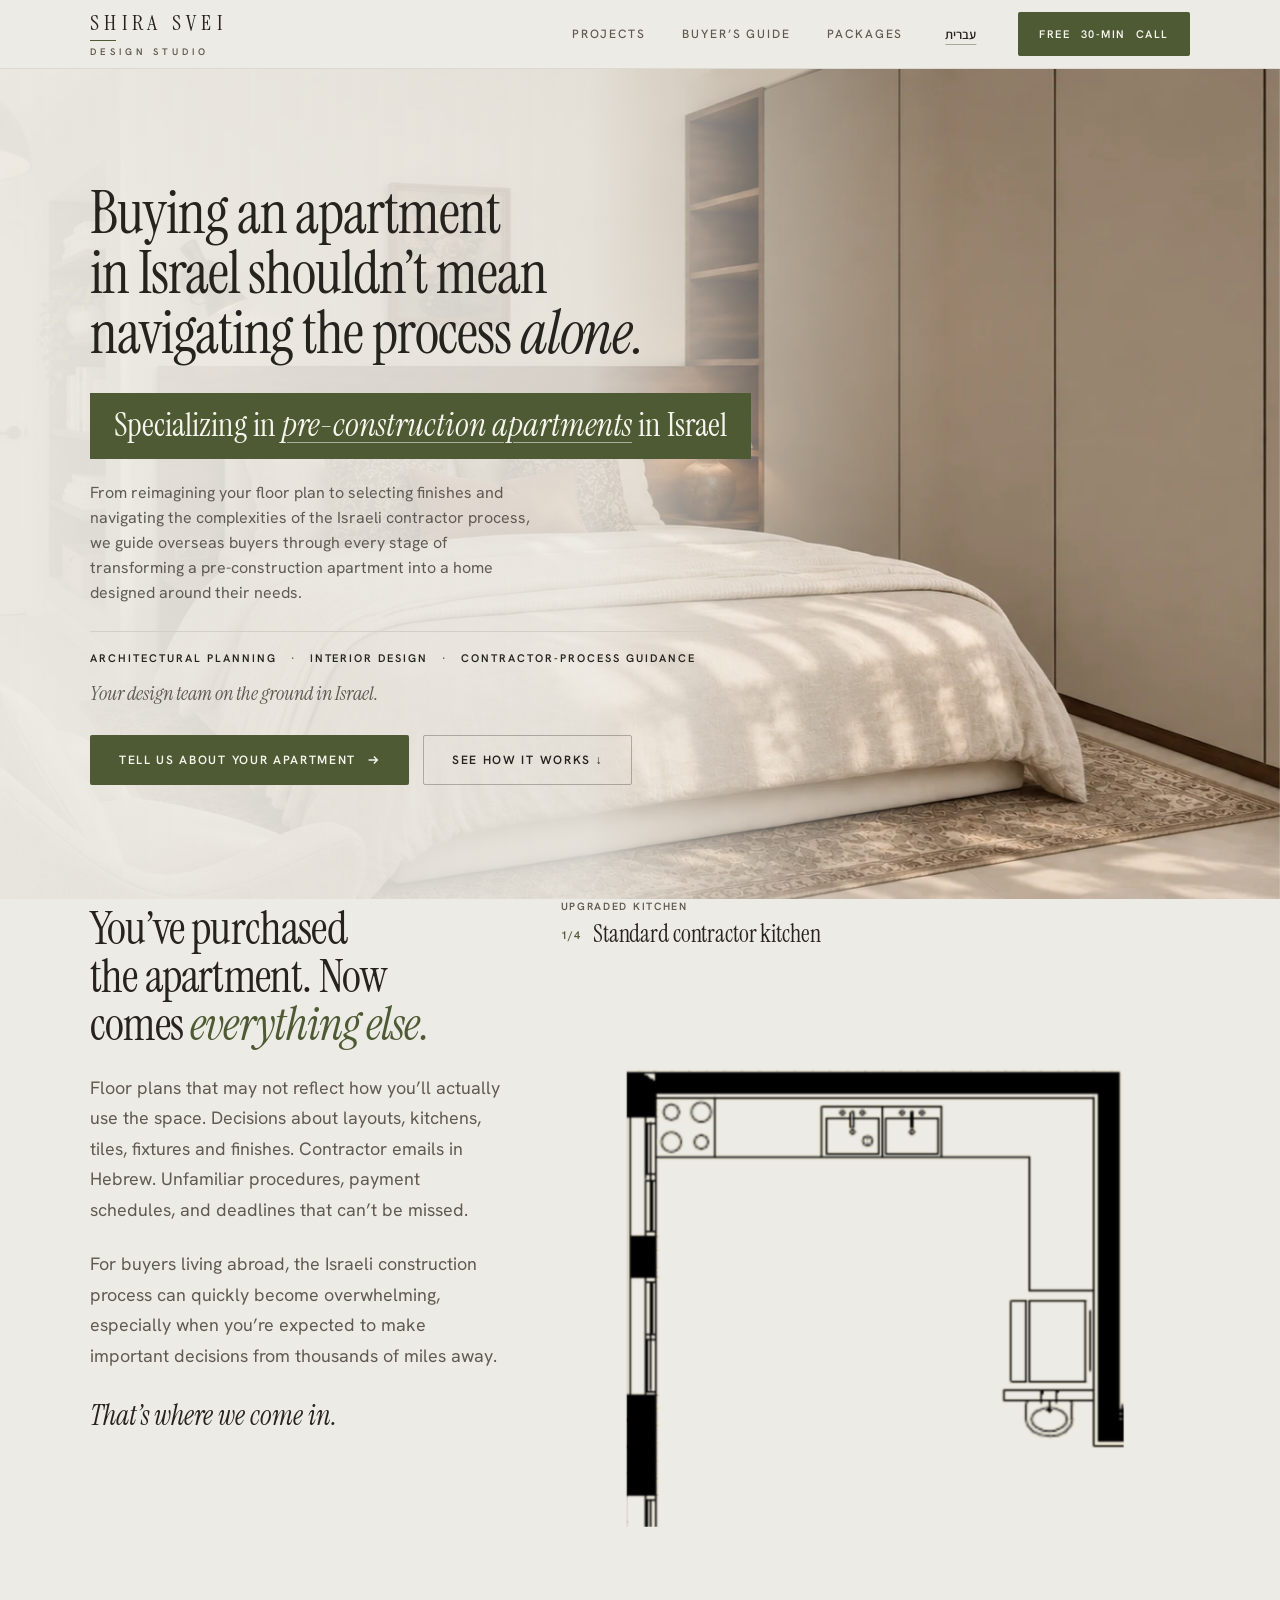
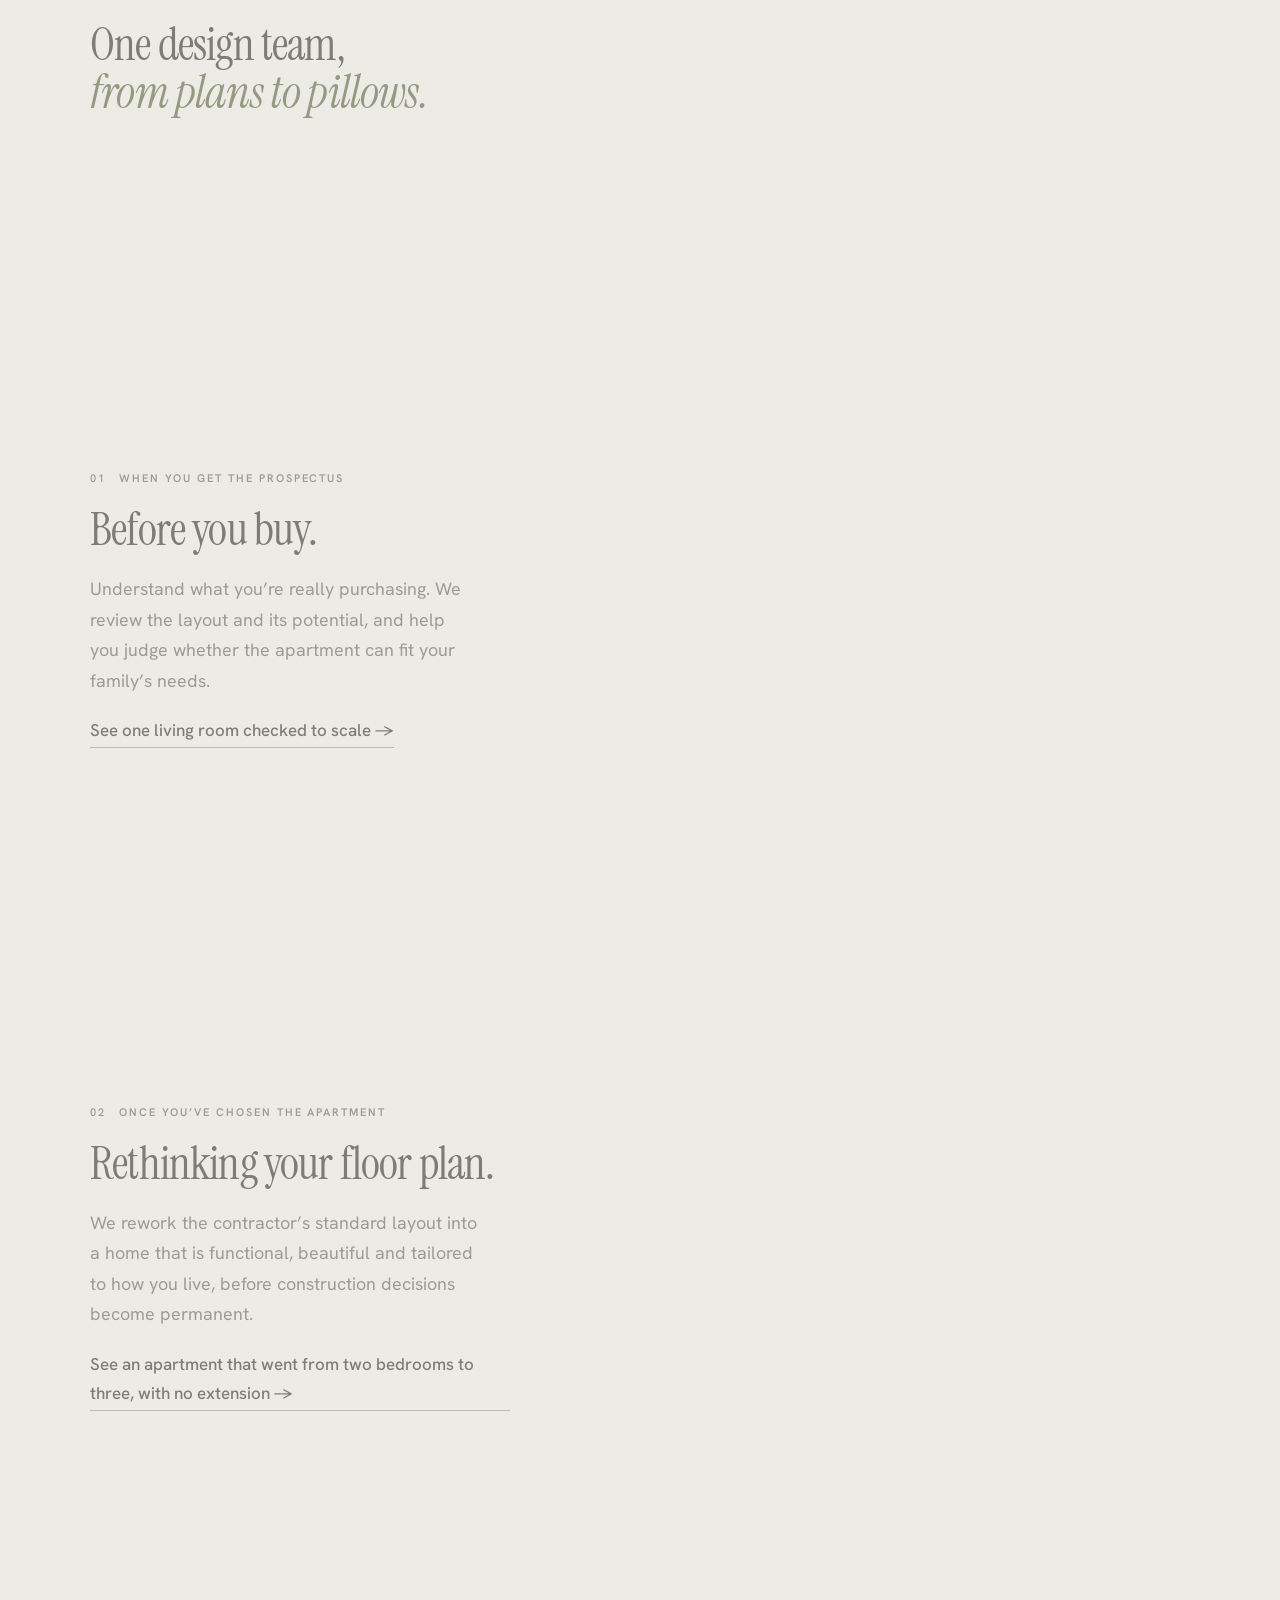
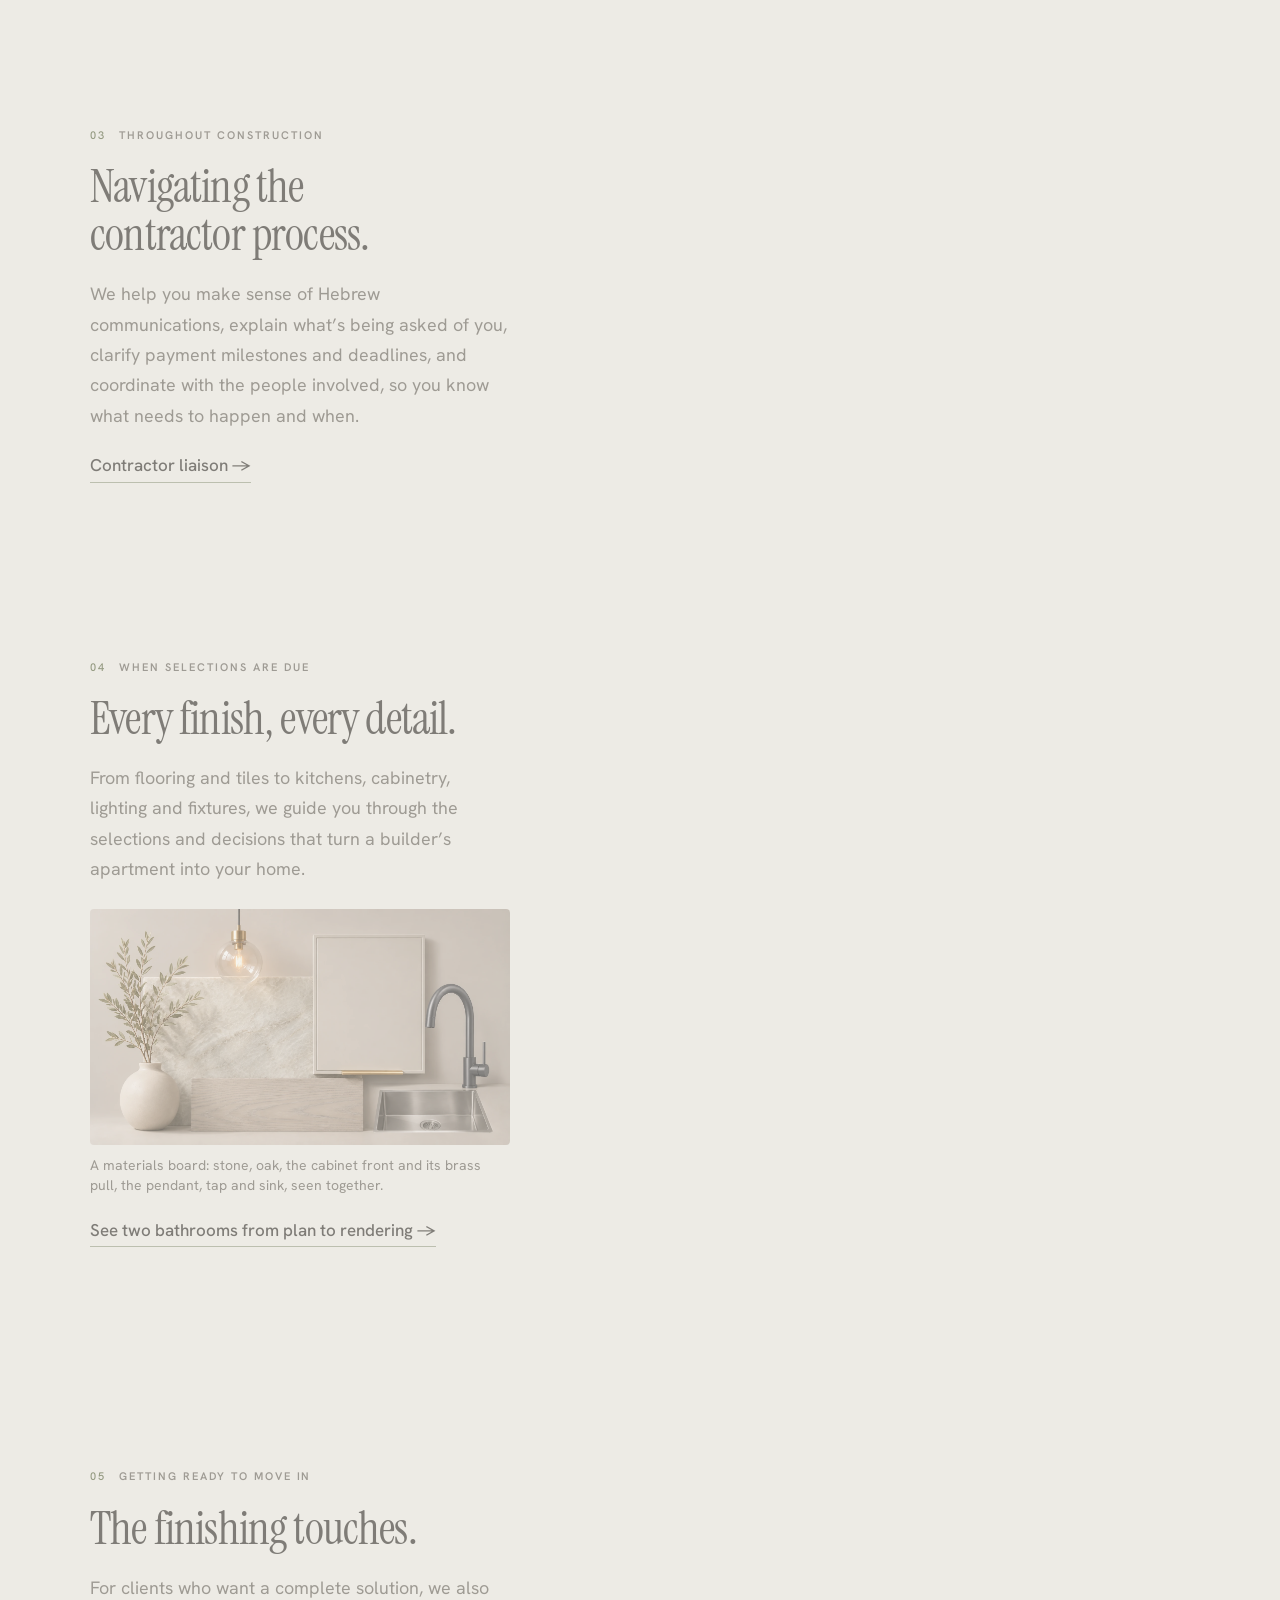
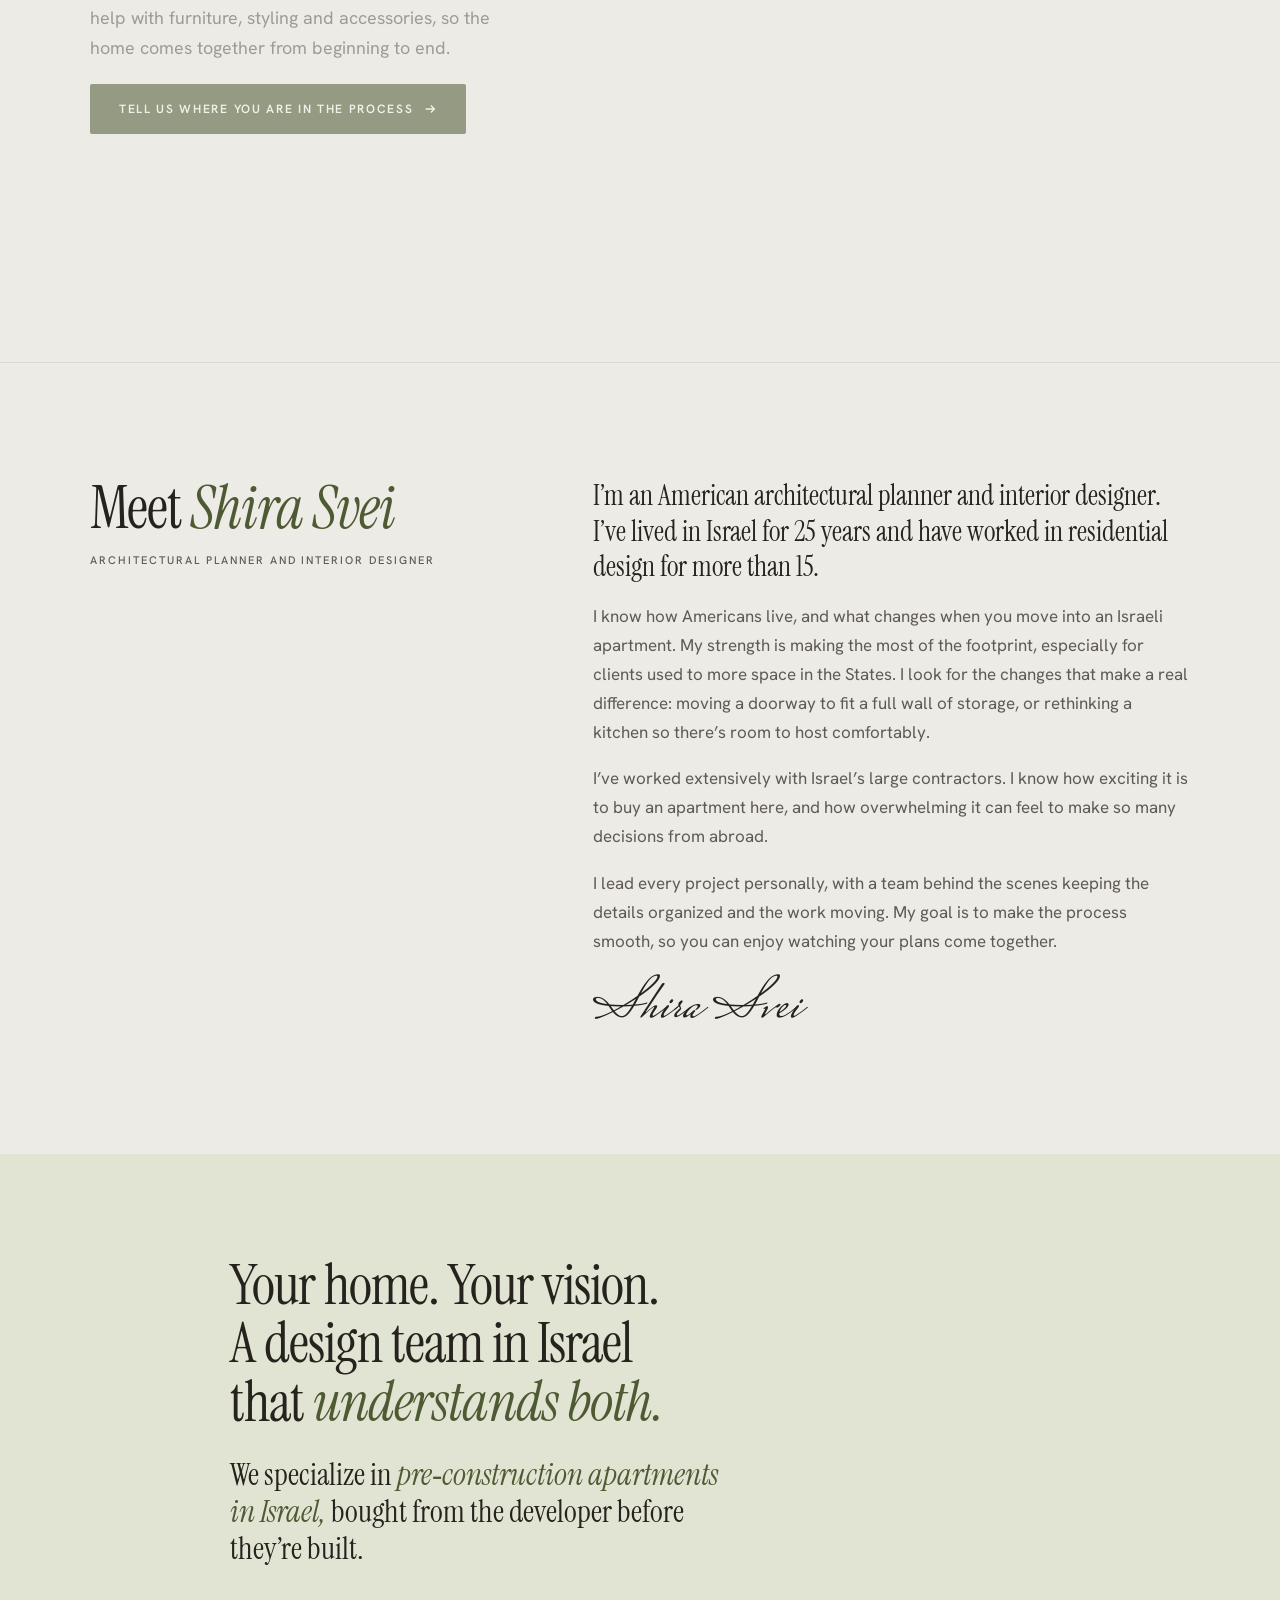
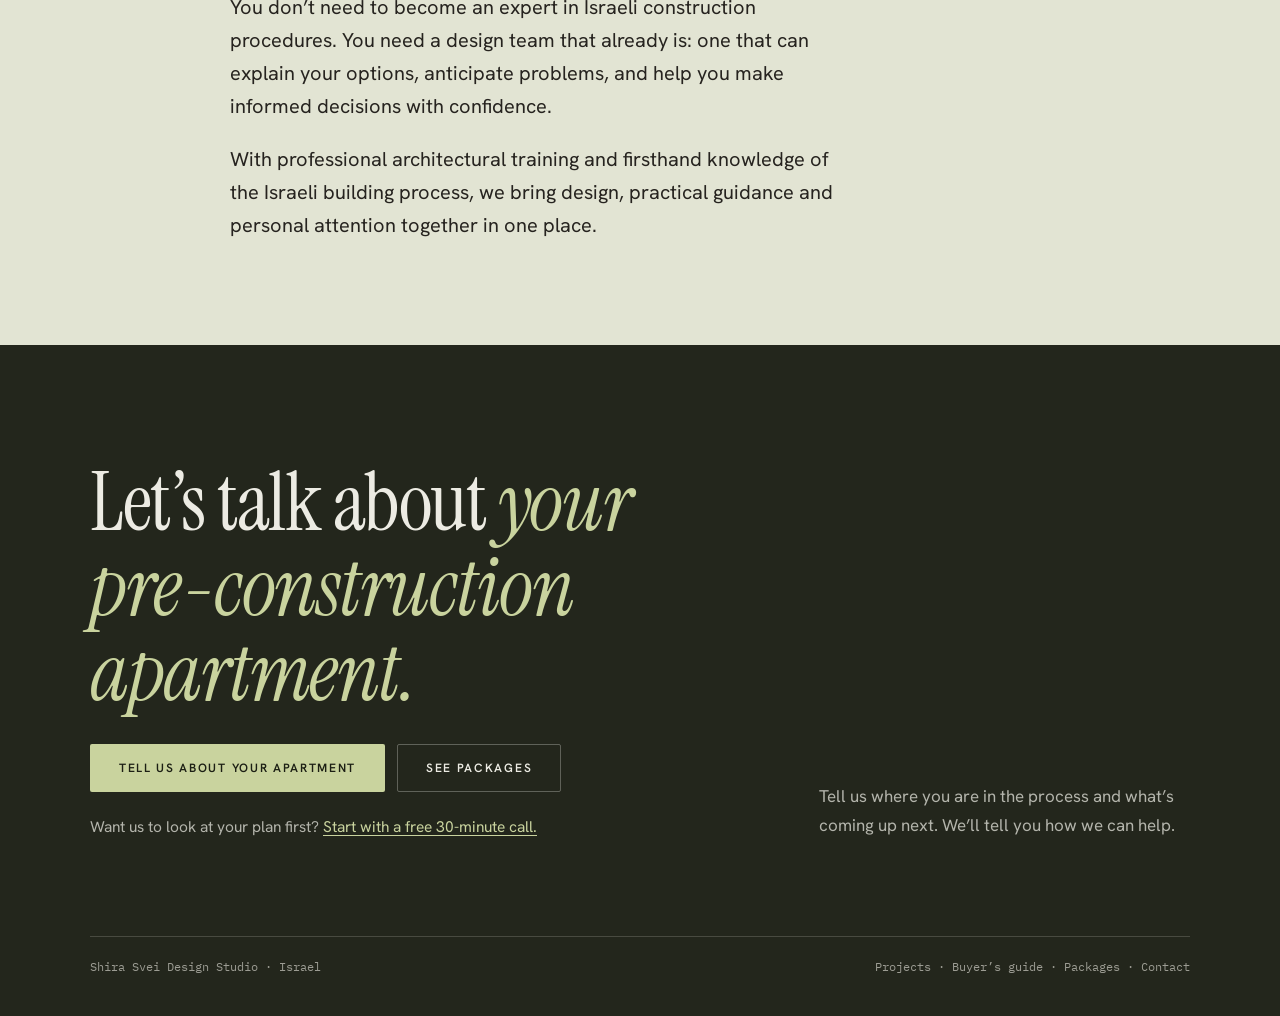
==== index.html @ 16f2196d "Free intro call is now 30 minutes Co-Authored-By: Claude Opus 5.5 <noreply@anthropic.com>" ====
<!doctype html>
<html lang="en">
<meta charset="utf-8">
<meta name="viewport" content="width=device-width, initial-scale=1, viewport-fit=cover">
<title>Shira Svei Design Studio</title>
<link rel="preconnect" href="https://fonts.googleapis.com">
<link rel="preconnect" href="https://fonts.gstatic.com" crossorigin>
<link rel="stylesheet" href="https://fonts.googleapis.com/css2?family=Instrument+Serif:ital@0;1&family=Hanken+Grotesk:wght@400;500;600&family=IBM+Plex+Mono:wght@400;500&family=Frank+Ruhl+Libre:wght@400;500&family=Assistant:wght@400;500;600&display=swap">
<link rel="stylesheet" href="https://fonts.googleapis.com/css2?family=Mrs+Saint+Delafield&text=Shira%20Svei&display=swap">
<link rel="icon" href="img/favicon.svg" type="image/svg+xml">
<script src="i18n.js"></script>
<script src="menu.js" defer></script>
<link rel="stylesheet" href="styles.css">

<header class="top">
  <div class="wrap">
    <a class="brand" href="#top" aria-label="Shira Svei Design Studio, back to top">
      <span class="brand-word">Shira Svei</span><span class="brand-rule" aria-hidden="true"></span><span class="brand-sub">Design Studio</span>
    </a>
    <nav class="links" aria-label="Main">
      <a class="hide-sm" href="projects.html">Projects</a>
      <a class="hide-sm" href="guide.html">Buyer’s guide</a>
      <a class="hide-sm" href="packages.html">Packages</a>
      <a class="btn btn-primary" href="https://calendar.app.google/4QgwyBekD6NayyUT6" target="_blank" rel="noopener">Free <span class="xs-hide">30-min </span>call</a>
      <button class="menu-btn" type="button" aria-expanded="false" aria-controls="site-menu"><span class="menu-icon" aria-hidden="true"></span><span class="menu-word">Menu</span></button>
      <div class="menu-panel" id="site-menu" hidden>
        <a href="#model">How we help</a>
        <a href="#about">Meet Shira</a>
        <a href="#with">The difference</a>
        <a href="projects.html">Projects</a>
        <a href="guide.html">Buyer’s guide</a>
        <a href="packages.html">Packages</a>
        <a href="contact.html">Let’s talk</a>
      </div>
    </nav>
  </div>
</header>

<main id="top">
<section class="feature" aria-labelledby="hero-h">
  <div class="feature-pic"><img src="img/primary-bedroom-walnut.webp" width="1754" height="897" fetchpriority="high" alt="A bedroom we designed: walnut built-ins, a recessed bookshelf and layered linen bedding."></div>
  <div class="feature-scrim" aria-hidden="true"></div>
  <div class="wrap feature-copy">
    <h1 id="hero-h">Buying an apartment in Israel shouldn’t mean navigating the process <em>alone.</em></h1>
    <p class="feature-niche">Specializing in <a class="niche-link" href="guide.html#compare-h"><em>pre-construction apartments</em></a> in Israel</p>
    <p class="lede">From reimagining your floor plan to selecting finishes and navigating the complexities of the Israeli contractor process, we guide overseas buyers through every stage of transforming a pre-construction apartment into a home designed around their needs.</p>
    <p class="feature-services"><span>Architectural planning</span><span>Interior design</span><span>Contractor-process guidance</span></p>
    <p class="feature-tag">Your design team on the ground in Israel.</p>
    <div class="hero-actions">
      <a class="btn btn-primary" href="contact.html">Tell us about your apartment
        <svg viewBox="0 0 16 16" fill="none" stroke="currentColor" stroke-width="1.6" aria-hidden="true"><path d="M3 8h10M9 4l4 4-4 4"/></svg></a>
      <a class="btn btn-ghost" href="#model">See how it works ↓</a>
    </div>
  </div>
</section>

<section class="story k3d k3d-hero k3d-scroll k3d-story" id="model" aria-labelledby="story-h">
  <div class="wrap story-grid">
    <div class="story-text">
      <div class="story-step story-intro">
        <h2 class="story-title" id="story-h">You’ve purchased the apartment. Now comes <em>everything else.</em></h2>
        <p>Floor plans that may not reflect how you’ll actually use the space. Decisions about layouts, kitchens, tiles, fixtures and finishes. Contractor emails in Hebrew. Unfamiliar procedures, payment schedules, and deadlines that can’t be missed.</p>
        <p>For buyers living abroad, the Israeli construction process can quickly become overwhelming, especially when you’re expected to make important decisions from thousands of miles away.</p>
        <p class="story-turn">That’s where we come in.</p>
      </div>
      <div class="story-step story-howto">
        <h2 class="story-title">One design team, <em>from plans to pillows.</em></h2>
      </div>
      <div class="story-step" id="stage-1">
        <span class="label"><b>01</b> When you get the prospectus</span>
        <h2>Before you buy.</h2>
        <p>Understand what you’re really purchasing. We review the layout and its potential, and help you judge whether the apartment can fit your family’s needs.</p>
        <a class="textlink" href="project-furniture-study.html">See one living room checked to scale →</a>
      </div>
      <div class="story-step" id="stage-2">
        <span class="label"><b>02</b> Once you’ve chosen the apartment</span>
        <h2>Rethinking your floor plan.</h2>
        <p>We rework the contractor’s standard layout into a home that is functional, beautiful and tailored to how you live, before construction decisions become permanent.</p>
        <a class="textlink" href="project-jerusalem-heights.html">See an apartment that went from two bedrooms to three, with no extension →</a>
      </div>
      <div class="story-step" id="stage-3">
        <span class="label"><b>03</b> Throughout construction</span>
        <h2>Navigating the contractor process.</h2>
        <p>We help you make sense of Hebrew communications, explain what’s being asked of you, clarify payment milestones and deadlines, and coordinate with the people involved, so you know what needs to happen and when.</p>
        <a class="textlink" href="packages.html#liaison">Contractor liaison →</a>
      </div>
      <div class="story-step" id="stage-4">
        <span class="label"><b>04</b> When selections are due</span>
        <h2>Every finish, every detail.</h2>
        <p>From flooring and tiles to kitchens, cabinetry, lighting and fixtures, we guide you through the selections and decisions that turn a builder’s apartment into your home.</p>
        <figure class="story-figure">
          <img src="img/materials-board.webp" width="1672" height="941" loading="lazy" alt="A materials board for one kitchen: a pale quartzite slab, a light oak panel, a greige cabinet door with a brass pull, a glass pendant, a dark tap and a steel sink, with olive branches in a stone vase.">
          <figcaption>A materials board: stone, oak, the cabinet front and its brass pull, the pendant, tap and sink, seen together.</figcaption>
        </figure>
        <a class="textlink" href="project-bathrooms.html">See two bathrooms from plan to rendering →</a>
      </div>
      <div class="story-step" id="stage-5">
        <span class="label"><b>05</b> Getting ready to move in</span>
        <h2>The finishing touches.</h2>
        <p>For clients who want a complete solution, we also help with furniture, styling and accessories, so the home comes together from beginning to end.</p>
        <a class="btn btn-primary" href="contact.html">Tell us where you are in the process
          <svg viewBox="0 0 16 16" fill="none" stroke="currentColor" stroke-width="1.6" aria-hidden="true"><path d="M3 8h10M9 4l4 4-4 4"/></svg></a>
      </div>
    </div>
    <div class="story-media">
      <div class="k3d-stage">
        <p class="k3d-tag"><span class="k3d-tag-project">Upgraded kitchen</span><span class="k3d-tag-step"><b>4/4</b> Photo-realistic rendering</span></p>
        <div class="k3d-view">
          <img class="k3d-photo" src="img/kitchen-render-styled.webp" width="1779" height="884" alt="Rendering of the finished kitchen: greige cabinets with brass handles, pale stone counters, a waterfall island under two glass pendants, and oak floors.">
        </div>
      </div>
    </div>
  </div>
</section>

<section class="about" id="about" aria-labelledby="about-h">
  <div class="wrap about-grid">
    <div class="about-head">
      <h2 id="about-h">Meet <em>Shira Svei</em></h2>
      <p class="about-role">Architectural planner and interior designer</p>
    </div>
    <div class="about-copy">
      <p class="about-lead">I’m an American architectural planner and interior designer. I’ve lived in Israel for 25 years and have worked in residential design for more than 15.</p>
      <p>I know how Americans live, and what changes when you move into an Israeli apartment. My strength is making the most of the footprint, especially for clients used to more space in the States. I look for the changes that make a real difference: moving a doorway to fit a full wall of storage, or rethinking a kitchen so there’s room to host comfortably.</p>
      <p>I’ve worked extensively with Israel’s large contractors. I know how exciting it is to buy an apartment here, and how overwhelming it can feel to make so many decisions from abroad.</p>
      <p>I lead every project personally, with a team behind the scenes keeping the details organized and the work moving. My goal is to make the process smooth, so you can enjoy watching your plans come together.</p>
      <p class="about-sign" aria-hidden="true">Shira Svei</p>
    </div>
  </div>
</section>

<section class="with" id="with" aria-labelledby="with-h">
  <div class="wrap">
    <h2 id="with-h">Your home. Your vision. A design team in Israel that <em>understands both.</em></h2>
      <p class="niche-strong">We specialize in <em>pre‑construction apartments in Israel,</em> bought from the developer before they’re built.</p>
    <p class="lede">You don’t need to become an expert in Israeli construction procedures. You need a design team that already is: one that can explain your options, anticipate problems, and help you make informed decisions with confidence.</p>
    <p class="lede">With professional architectural training and firsthand knowledge of the Israeli building process, we bring design, practical guidance and personal attention together in one place.</p>
  </div>
</section>

  <section class="close" aria-labelledby="close-h">
    <div class="wrap">
      <div class="close-grid">
        <div>
          <h2 id="close-h">Let’s talk about <em>your pre-construction apartment.</em></h2>
          <div class="actions">
            <a class="btn btn-primary" href="contact.html">Tell us about your apartment</a>
            <a class="btn btn-ghost" href="packages.html">See packages</a>
          </div>
          <p class="close-intro">Want us to look at your plan first? <a href="https://calendar.app.google/4QgwyBekD6NayyUT6" target="_blank" rel="noopener">Start with a free 30-minute call.</a></p>
        </div>
        <p>Tell us where you are in the process and what’s coming up next. We’ll tell you how we can help.</p>
      </div>
      <div class="foot">
        <span>Shira Svei Design Studio · Israel</span>
        <span><a href="projects.html">Projects</a> · <a href="guide.html">Buyer’s guide</a> · <a href="packages.html">Packages</a> · <a href="contact.html">Contact</a></span>
      </div>
    </div>
  </section>
</main>

<script>
  // feature picture: drifts slower than the page and fades out as you scroll into the kitchen story
  (function(){
    var sec=document.querySelector('.feature'); if(!sec) return;
    if(matchMedia('(prefers-reduced-motion: reduce)').matches) return;
    var pic=sec.querySelector('.feature-pic'), copy=sec.querySelector('.feature-copy'), queued=false;
    function update(){
      queued=false;
      var p=Math.min(1, Math.max(0, scrollY/(sec.offsetHeight*1.25)));
      pic.style.opacity=(1-Math.pow(p,1.6)).toFixed(3);
      pic.style.transform='translateY('+(p*30).toFixed(1)+'%) scale('+(1+p*.06).toFixed(3)+')';
      if(innerWidth<=900){copy.style.opacity="";copy.style.transform="";return;} // phones: the words sit below the picture, so they stay put and fully dark
      copy.style.opacity=(1-Math.max(0,p-.3)*1.4).toFixed(3);
      copy.style.transform='translateY('+(-p*60).toFixed(1)+'px)';
    }
    addEventListener('scroll',function(){ if(!queued){queued=true;requestAnimationFrame(update);} },{passive:true});
    update();
    window.__feature=update;
  })();
</script>
<script>
  // compare slider
  (function(){var box=document.getElementById('compare'),r=document.getElementById('compare-range');
  if(box&&r){r.addEventListener('input',function(){box.style.setProperty('--pos',r.value+'%')});}})();
</script>
<script type="module" src="kitchen3d.js"></script>
---- styles.css ----
/* Layout: a drawing set. Each stage is a "sheet" with a title block: stage number, the Hebrew term the contractor uses, and the English meaning. */
:root{
  --stone:#EDEBE5;      /* page ground, Jerusalem-stone grey */
  --sheet:#F8F7F3;      /* raised paper */
  --paper:#FFFFFF;      /* plan drawings always sit on white */
  --ink:#1F1D1A;
  --muted:#5F5A52;
  --rule:#D3CFC5;
  --olive:#4E5A33;      /* accent */
  --olive-soft:#E2E4D3;
  --on-olive:#F6F5EE;
  --night:#23261C;      /* closing band */
  --on-night:#ECEBE3;
  --display:"Instrument Serif", "Iowan Old Style", Georgia, serif;
  --body:"Hanken Grotesk", "Helvetica Neue", Arial, sans-serif;
  --mono:"IBM Plex Mono", ui-monospace, Menlo, monospace;
  --hebrew:"Frank Ruhl Libre", "Times New Roman", serif;
  --max:1180px;
}
@media (prefers-color-scheme: dark){:root:not([data-theme="light"]){
  --stone:#171815;--sheet:#1F201C;--paper:#F4F3EE;--ink:#ECEAE3;--muted:#A9A498;--rule:#3A3B34;
  --olive:#A9B67E;--olive-soft:#2C3122;--on-olive:#15170F;--night:#0F100D;--on-night:#ECEBE3;color-scheme:dark}}
:root[data-theme="dark"]{
  --stone:#171815;--sheet:#1F201C;--paper:#F4F3EE;--ink:#ECEAE3;--muted:#A9A498;--rule:#3A3B34;
  --olive:#A9B67E;--olive-soft:#2C3122;--on-olive:#15170F;--night:#0F100D;--on-night:#ECEBE3;color-scheme:dark}

*{box-sizing:border-box}
html{scroll-padding-top:80px}
@media (prefers-reduced-motion:no-preference){html{scroll-behavior:smooth}}
@media (prefers-reduced-motion:reduce){html{scroll-behavior:auto}*{transition:none!important;animation:none!important}}
body{background:var(--stone);color:var(--ink);font:400 17px/1.6 var(--body);-webkit-font-smoothing:antialiased}
img{max-width:100%;display:block;height:auto}
a{color:inherit}
:focus-visible{outline:2px solid var(--olive);outline-offset:3px;border-radius:2px}
.wrap{max-width:var(--max);margin:0 auto;padding-left:max(16px,env(safe-area-inset-left,0px));padding-right:max(16px,env(safe-area-inset-right,0px))}
@media (min-width:720px){.wrap{padding-left:max(40px,env(safe-area-inset-left,0px));padding-right:max(40px,env(safe-area-inset-right,0px))}}

h1,h2,h3{font-family:var(--display);font-weight:400;line-height:1.02;letter-spacing:-.01em;text-wrap:balance;margin:0}
h1{font-size:clamp(46px,7.4vw,96px)}
h2{font-size:clamp(36px,5vw,60px)}
h3{font-size:clamp(26px,2.6vw,32px);line-height:1.1}
em{font-style:italic;color:var(--olive)}
p{margin:0;max-width:62ch;text-wrap:pretty}
.label{font:500 12px/1.3 var(--mono);letter-spacing:.08em;text-transform:uppercase;color:var(--muted)}
.lede{font-size:clamp(18px,1.6vw,20px);color:var(--muted)}

/* buttons */
.btn{display:inline-flex;align-items:center;gap:10px;padding:14px 22px;border-radius:999px;font:600 15px/1 var(--body);text-decoration:none;border:1px solid transparent;transition:transform .2s,background .2s}
.btn-primary{background:var(--olive);color:var(--on-olive)}
.btn-primary:hover{transform:translateY(-1px)}
.btn-ghost{border-color:var(--rule);color:var(--ink)}
.btn-ghost:hover{border-color:var(--ink)}
.btn svg{width:16px;height:16px}
.textlink{font-weight:600;text-decoration:none;border-bottom:1px solid var(--olive);padding-bottom:2px;display:inline-flex;gap:8px;align-items:center}
.textlink:hover{color:var(--olive)}

/* header */
body::before{content:"";position:fixed;inset:0 0 auto;height:env(safe-area-inset-top,0px);z-index:10;background:var(--stone)}
header.top{position:sticky;top:env(safe-area-inset-top,0px);z-index:9;background:color-mix(in srgb,var(--stone) 88%,transparent);backdrop-filter:blur(10px);-webkit-backdrop-filter:blur(10px);border-bottom:1px solid var(--rule)}
.top .wrap{display:flex;align-items:center;justify-content:space-between;gap:16px;height:68px}
.brand{display:flex;align-items:center;gap:12px;text-decoration:none}
.mono-mark{width:34px;height:34px;border:1.5px solid currentColor;display:grid;place-items:center;font:400 19px/1 var(--display);letter-spacing:-.04em}
.brand b{font:400 22px/1 var(--display);display:block}
.brand small{font:500 10px/1 var(--mono);letter-spacing:.14em;text-transform:uppercase;color:var(--muted)}
nav.links{display:flex;gap:28px;align-items:center;font-size:15px}
nav.links a{text-decoration:none;color:var(--muted)}
nav.links a:hover{color:var(--ink)}
nav.links .btn{padding:10px 18px;font-size:14px;color:var(--on-olive)}
@media (max-width:760px){nav.links .hide-sm{display:none}}

/* hero */
.hero{padding-block:clamp(40px,7vw,88px) clamp(48px,7vw,96px)}
.hero-grid{display:grid;grid-template-columns:1.1fr .9fr;gap:clamp(32px,5vw,72px);align-items:center}
@media (max-width:900px){.hero-grid{grid-template-columns:1fr}}
.hero-copy{display:grid;gap:28px;min-width:0}
.hero-copy .label{color:var(--olive)}
.hero-actions{display:flex;flex-wrap:wrap;gap:12px}
.hero-media{position:relative;min-width:0}
.hero-photo{aspect-ratio:4/4.8;width:100%;max-height:640px;object-fit:cover;border-radius:3px}
@media (max-width:900px){.hero-photo{aspect-ratio:4/3.4}}
.plan-chip{position:absolute;left:-28px;bottom:28px;width:min(46%,230px);background:var(--paper);padding:10px;box-shadow:0 18px 40px -18px rgba(0,0,0,.45);border-radius:2px}
.plan-chip img{aspect-ratio:1;object-fit:cover}
.plan-chip span{display:block;font:500 10px/1.3 var(--mono);letter-spacing:.06em;text-transform:uppercase;color:#5F5A52;padding-top:8px}
@media (max-width:900px){.plan-chip{left:12px;bottom:12px}}

/* stage finder */
.finder{margin-top:8px;border-top:1px solid var(--rule);padding-top:22px;display:grid;gap:14px}
.finder-row{display:flex;flex-wrap:wrap;gap:8px}
.finder button{font:500 14px/1 var(--body);background:transparent;color:var(--ink);border:1px solid var(--rule);border-radius:999px;padding:11px 16px;cursor:pointer;display:inline-flex;gap:8px;align-items:center;transition:border-color .2s,background .2s}
.finder button:hover{border-color:var(--olive)}
.finder button[aria-pressed="true"]{background:var(--olive);border-color:var(--olive);color:var(--on-olive)}
.finder button b{font:500 11px/1 var(--mono);opacity:.7}
.finder-answer{font-size:15px;color:var(--muted);min-height:1.6em}
.finder-answer a{color:var(--olive);font-weight:600}

/* problem strip */
.strip{background:var(--sheet);border-block:1px solid var(--rule);padding-block:clamp(44px,6vw,72px)}
.strip-grid{display:grid;grid-template-columns:.9fr 1.1fr;gap:clamp(28px,5vw,72px);align-items:start}
@media (max-width:860px){.strip-grid{grid-template-columns:1fr}}
.facts{display:grid;grid-template-columns:repeat(3,1fr);gap:0;border-top:1px solid var(--rule)}
@media (max-width:620px){.facts{grid-template-columns:1fr}}
.fact{padding:20px 20px 4px 0;display:grid;gap:8px;align-content:start;min-width:0}
.fact+.fact{padding-left:20px;border-left:1px solid var(--rule)}
@media (max-width:620px){.fact+.fact{padding-left:0;border-left:0;border-top:1px solid var(--rule)}}
.fact h4{margin:0;font:600 16px/1.3 var(--body)}
.fact p{font-size:15px;color:var(--muted)}

/* process index */
.process{padding-block:clamp(64px,9vw,120px) 24px}
.process-head{display:grid;grid-template-columns:1fr 1fr;gap:32px;align-items:end;margin-bottom:40px}
@media (max-width:860px){.process-head{grid-template-columns:1fr}}
.index{display:grid;grid-template-columns:repeat(4,1fr);border-top:1.5px solid var(--ink)}
@media (max-width:860px){.index{grid-template-columns:repeat(2,1fr)}}
.index a{padding:18px 18px 22px 0;text-decoration:none;display:grid;gap:10px;border-bottom:1px solid var(--rule);transition:color .2s}
.index a+a{padding-left:18px;border-left:1px solid var(--rule)}
@media (max-width:860px){.index a:nth-child(3){padding-left:0;border-left:0}}
.index a:hover h3{color:var(--olive)}
.index .he{font:400 18px/1 var(--hebrew);color:var(--muted)}
.index h3{font-size:24px;transition:color .2s}

/* stages (sheets) */
.stage{padding-block:clamp(56px,8vw,104px);border-top:1px solid var(--rule)}
.stage:first-of-type{border-top:0}
.titleblock{display:flex;flex-wrap:wrap;gap:10px 24px;align-items:baseline;margin-bottom:28px;padding-bottom:14px;border-bottom:1.5px solid var(--ink)}
.titleblock .num{font:500 13px/1 var(--mono);color:var(--olive)}
.titleblock .he{font:500 22px/1 var(--hebrew);direction:rtl}
.titleblock .gloss{font:400 13px/1.3 var(--mono);color:var(--muted)}
.titleblock .when{margin-left:auto;font:500 12px/1.3 var(--mono);letter-spacing:.08em;text-transform:uppercase;color:var(--muted)}
@media (max-width:620px){.titleblock .when{margin-left:0;width:100%}}
.stage-grid{display:grid;grid-template-columns:.85fr 1.15fr;gap:clamp(32px,5vw,72px);align-items:start}
@media (max-width:900px){.stage-grid{grid-template-columns:1fr}}
.stage-copy{display:grid;gap:20px;min-width:0}
.stage-copy p{color:var(--muted)}
.stage-copy p strong{color:var(--ink);font-weight:600}
.stage.is-target .titleblock{border-bottom-color:var(--olive)}
.callout{border-left:2px solid var(--olive);padding:4px 0 4px 18px;color:var(--ink)!important;font-size:16px}

/* compare slider */
.case{background:var(--sheet);border:1px solid var(--rule);border-radius:4px;padding:clamp(18px,3vw,28px);display:grid;gap:18px;min-width:0}
.case h3{font-size:clamp(26px,3vw,34px)}
.case p{font-size:15.5px;color:var(--muted)}
.compare{position:relative;aspect-ratio:394/388;background:var(--paper);overflow:hidden;border-radius:2px;user-select:none;touch-action:pan-y}
.compare img{position:absolute;inset:0;width:100%;height:100%;object-fit:contain}
.compare .after{clip-path:inset(0 0 0 var(--pos,50%))}
.compare .handle{position:absolute;top:0;bottom:0;left:var(--pos,50%);width:2px;background:var(--olive);transform:translateX(-1px);pointer-events:none}
.compare .handle::after{content:"";position:absolute;top:50%;left:50%;width:40px;height:40px;transform:translate(-50%,-50%);border-radius:50%;background:var(--olive);box-shadow:0 4px 14px rgba(0,0,0,.25);
  background-image:url("data:image/svg+xml,%3Csvg xmlns='http://www.w3.org/2000/svg' viewBox='0 0 24 24' fill='none' stroke='%23fff' stroke-width='2' stroke-linecap='round' stroke-linejoin='round'%3E%3Cpath d='M9 6l-6 6 6 6M15 6l6 6-6 6'/%3E%3C/svg%3E");background-size:20px;background-position:center;background-repeat:no-repeat}
.compare .tag{position:absolute;top:10px;font:500 10px/1 var(--mono);letter-spacing:.08em;text-transform:uppercase;background:rgba(31,29,26,.82);color:#F6F5EE;padding:6px 8px;border-radius:2px;pointer-events:none}
.compare .tag.l{left:10px}.compare .tag.r{right:10px}
.compare input{position:absolute;inset:0;width:100%;height:100%;opacity:0;cursor:ew-resize;margin:0}
.compare-note{display:flex;justify-content:space-between;gap:12px;flex-wrap:wrap;align-items:center}
.compare-note .label{font-size:11px}

/* project cards */
.projects{display:grid;grid-template-columns:1fr 1fr;gap:16px}
@media (max-width:560px){.projects{grid-template-columns:1fr}}
.project{display:grid;gap:14px;text-decoration:none;align-content:start}
.project .frame{background:var(--paper);aspect-ratio:4/3.4;border-radius:2px;overflow:hidden;border:1px solid var(--rule)}
.project .frame img{width:100%;height:100%;object-fit:contain;padding:10px;transition:transform .5s}
.project:hover .frame img{transform:scale(1.04)}
.project h4{margin:0;font:400 24px/1.1 var(--display);display:flex;justify-content:space-between;gap:10px}
.project h4 span{font-family:var(--body);font-size:18px;color:var(--olive);transition:transform .2s}
.project:hover h4 span{transform:translateX(4px)}
.project p{font-size:15px;color:var(--muted)}

/* photos */
.duo{display:grid;grid-template-columns:1.15fr .85fr;gap:14px;align-items:end}
.duo figure{margin:0;display:grid;gap:10px;min-width:0}
.duo img{width:100%;object-fit:cover;border-radius:3px}
.duo .a img{aspect-ratio:4/5}
.duo .b img{aspect-ratio:3/4.2}
figcaption{font:400 12px/1.4 var(--mono);color:var(--muted)}
.wide{margin-top:clamp(28px,4vw,48px);display:grid;grid-template-columns:1fr 1fr;gap:14px}
@media (max-width:700px){.wide{grid-template-columns:1fr}}
.wide figure{margin:0;display:grid;gap:10px}
.wide img{aspect-ratio:1754/897;object-fit:cover;border-radius:3px;width:100%}

/* throughout */
.with{background:var(--olive-soft);padding-block:clamp(56px,8vw,104px)}
.with-grid{display:grid;grid-template-columns:1fr 1fr;gap:clamp(32px,5vw,72px);align-items:start}
@media (max-width:860px){.with-grid{grid-template-columns:1fr}}
.with-copy{display:grid;gap:22px}
.with-copy p{color:var(--muted)}
.log{list-style:none;margin:0;padding:0;display:grid;border-top:1px solid var(--rule)}
.log li{display:grid;grid-template-columns:auto 1fr;gap:16px;padding:18px 0;border-bottom:1px solid var(--rule);align-items:baseline}
.log .from{font:500 11px/1.4 var(--mono);letter-spacing:.08em;text-transform:uppercase;color:var(--olive);width:118px}
.log b{display:block;font-weight:600;font-size:16px}
.log span{color:var(--muted);font-size:15px}

/* faq */
.faq{padding-block:clamp(64px,9vw,112px)}
.faq-grid{display:grid;grid-template-columns:.8fr 1.2fr;gap:clamp(32px,5vw,72px)}
@media (max-width:860px){.faq-grid{grid-template-columns:1fr}}
details{border-bottom:1px solid var(--rule)}
details:first-child{border-top:1px solid var(--rule)}
summary{list-style:none;cursor:pointer;padding:22px 0;display:flex;justify-content:space-between;gap:20px;font:400 clamp(21px,2vw,25px)/1.2 var(--display)}
summary::-webkit-details-marker{display:none}
summary::after{content:"+";font:300 26px/1 var(--body);color:var(--olive);transition:transform .25s}
details[open] summary::after{transform:rotate(45deg)}
details p{padding:0 0 24px;color:var(--muted)}

/* close */
.close{background:var(--night);color:var(--on-night);padding-block:clamp(64px,9vw,120px) 40px}
.close h2{font-size:clamp(42px,6.4vw,84px)}
.close h2 em{color:#C9D39E}
.close-grid{display:grid;grid-template-columns:1.3fr .7fr;gap:40px;align-items:end}
@media (max-width:860px){.close-grid{grid-template-columns:1fr}}
.close p{color:color-mix(in srgb,var(--on-night) 72%,transparent)}
.close .btn-primary{background:#C9D39E;color:#1C1F14}
.close .btn-ghost{border-color:color-mix(in srgb,var(--on-night) 30%,transparent);color:var(--on-night)}
.close .actions{display:flex;flex-wrap:wrap;gap:12px;margin-top:28px}
.foot{margin-top:clamp(56px,8vw,96px);padding-top:22px;border-top:1px solid color-mix(in srgb,var(--on-night) 18%,transparent);display:flex;flex-wrap:wrap;justify-content:space-between;gap:12px;font:400 12px/1.4 var(--mono);color:color-mix(in srgb,var(--on-night) 60%,transparent)}
.foot a{text-decoration:none}
.foot a:hover{color:var(--on-night)}

/* load-in: visible at rest, gentle rise */
@keyframes rise{from{transform:translateY(12px)}to{transform:none}}
.hero-copy>*{animation:rise .8s cubic-bezier(.2,.7,.2,1) both}
.hero-copy>*:nth-child(2){animation-delay:.08s}.hero-copy>*:nth-child(3){animation-delay:.16s}.hero-copy>*:nth-child(4){animation-delay:.24s}.hero-copy>*:nth-child(5){animation-delay:.32s}

/* ---------- shared additions for inner pages ---------- */
body{margin:0}
[hidden]{display:none!important}
.film{margin:clamp(40px,6vw,72px) 0 0;display:grid;gap:10px}
.film video{width:100%;aspect-ratio:16/9;border-radius:3px;background:var(--night)}
nav.links a[aria-current="page"]{color:var(--ink);text-decoration:underline;text-decoration-color:var(--olive);text-underline-offset:6px}

/* page hero */
.phero{padding-block:clamp(40px,7vw,88px) clamp(40px,6vw,72px)}
.phero-grid{display:grid;grid-template-columns:1.15fr .85fr;gap:clamp(32px,5vw,72px);align-items:end}
@media (max-width:860px){.phero-grid{grid-template-columns:1fr}}
.phero-copy{display:grid;gap:22px;min-width:0}
.phero-copy .label{color:var(--olive)}
.phero h1{font-size:clamp(44px,6.4vw,84px)}
.phero img.cover{width:100%;aspect-ratio:4/5;object-fit:cover;border-radius:3px;max-height:560px}
.back{font:500 12px/1 var(--mono);letter-spacing:.06em;text-transform:uppercase;color:var(--muted);text-decoration:none}
.back:hover{color:var(--olive)}

.section{padding-block:clamp(56px,8vw,104px);border-top:1px solid var(--rule)}
.section.tint{background:var(--sheet)}
.section-head{display:grid;gap:14px;margin-bottom:clamp(28px,4vw,44px);max-width:760px}
.section-head p{color:var(--muted)}
.two{display:grid;grid-template-columns:1fr 1fr;gap:clamp(28px,5vw,72px);align-items:start}
@media (max-width:860px){.two{grid-template-columns:1fr}}
.two>*{min-width:0}

/* timeline (process) */
.timeline{display:grid;grid-template-columns:repeat(4,1fr);border-top:1.5px solid var(--ink)}
@media (max-width:900px){.timeline{grid-template-columns:1fr 1fr}}
@media (max-width:560px){.timeline{grid-template-columns:1fr}}
.timeline li{list-style:none;padding:20px 20px 24px 0;display:grid;gap:10px;align-content:start;border-bottom:1px solid var(--rule)}
.timeline li+li{padding-left:20px;border-left:1px solid var(--rule)}
@media (max-width:900px){.timeline li:nth-child(3){padding-left:0;border-left:0}}
@media (max-width:560px){.timeline li+li{padding-left:0;border-left:0}}
.timeline .he{font:500 20px/1 var(--hebrew)}
.timeline p{font-size:15px;color:var(--muted)}
.timeline{padding:0;margin:0}
.note{margin-top:28px;font:400 clamp(22px,2.2vw,28px)/1.3 var(--display);max-width:34ch}

/* lists */
.ticks{list-style:none;margin:0;padding:0;display:grid;gap:12px}
.ticks li{display:grid;grid-template-columns:20px 1fr;gap:12px;color:var(--muted)}
.ticks li::before{content:"";width:12px;height:7px;border-left:1.5px solid var(--olive);border-bottom:1.5px solid var(--olive);transform:rotate(-45deg) translate(2px,4px)}
.cols3{display:grid;grid-template-columns:repeat(3,1fr);gap:16px}
@media (max-width:860px){.cols3{grid-template-columns:1fr}}
.card{background:var(--sheet);border:1px solid var(--rule);border-radius:4px;padding:24px;display:grid;gap:12px;align-content:start}
.card p{color:var(--muted);font-size:15.5px}
.swap{display:grid;grid-template-columns:1fr auto 1fr;gap:20px;align-items:start}
@media (max-width:620px){.swap{grid-template-columns:1fr}.swap .arrow{transform:rotate(90deg);justify-self:start}}
.swap .arrow{font:400 28px/1 var(--display);color:var(--olive);padding-top:28px}
.swap ul{list-style:none;margin:0;padding:0;border-top:1px solid var(--rule)}
.swap ul li{padding:12px 0;border-bottom:1px solid var(--rule)}
.swap .us li{color:var(--muted);text-decoration:line-through;text-decoration-color:var(--rule)}

/* packages */
.pkgs{display:grid;grid-template-columns:1fr 1fr;gap:16px}
@media (max-width:860px){.pkgs{grid-template-columns:1fr}}
.pkg{background:var(--sheet);border:1px solid var(--rule);border-radius:4px;padding:clamp(22px,3vw,32px);display:grid;gap:18px;align-content:start;scroll-margin-top:90px}
.pkg h2{font-size:clamp(30px,3vw,38px)}
.pkg>p{color:var(--muted)}
.pkg .btn{justify-self:start;margin-top:4px}
.pkg.featured{grid-column:1/-1;background:var(--night);color:var(--on-night);border-color:var(--night);grid-template-columns:1fr 1fr;column-gap:clamp(28px,5vw,64px)}
.pkg.featured>p,.pkg.featured .ticks li{color:color-mix(in srgb,var(--on-night) 72%,transparent)}
.pkg.featured .label{color:#C9D39E}
.pkg.featured .ticks li::before{border-color:#C9D39E}
.pkg.featured .btn-primary{background:#C9D39E;color:#1C1F14}
.pkg.featured .stages span{border-color:color-mix(in srgb,var(--on-night) 30%,transparent)}
.pkg.featured .stages span.on{background:#C9D39E;border-color:#C9D39E;color:#1C1F14}
@media (max-width:860px){.pkg.featured{grid-template-columns:1fr}}
.pkg-side{display:grid;gap:18px;align-content:start}
.stages{display:flex;gap:6px;flex-wrap:wrap}
.stages span{font:500 11px/1 var(--mono);padding:7px 9px;border:1px solid var(--rule);border-radius:999px;color:var(--muted)}
.stages span.on{background:var(--olive);border-color:var(--olive);color:var(--on-olive)}

/* form */
.form{display:grid;gap:18px;background:var(--sheet);border:1px solid var(--rule);border-radius:4px;padding:clamp(20px,3vw,32px)}
.form label{display:grid;gap:8px;font:600 14px/1.3 var(--body)}
.form label small{font-weight:400;color:var(--muted)}
.form input,.form select,.form textarea{font:400 16px/1.4 var(--body);color:var(--ink);background:var(--stone);border:1px solid var(--rule);border-radius:3px;padding:12px 14px;width:100%}
.form input:focus,.form select:focus,.form textarea:focus{outline:2px solid var(--olive);outline-offset:0;border-color:var(--olive)}
.form .row{display:grid;grid-template-columns:repeat(auto-fit,minmax(230px,1fr));gap:18px}
@media (max-width:620px){.form .row{grid-template-columns:1fr}}
.form .actions{display:flex;flex-wrap:wrap;gap:14px;align-items:center}
.form .btn{border:0;cursor:pointer}
.form output{font-size:14px;color:var(--olive);font-weight:600}
.form .fine{font-size:13px;color:var(--muted)}

/* plan viewer (tabs) */
.viewer{display:grid;gap:14px}
.tabs{display:flex;flex-wrap:wrap;gap:6px}
.tabs button{font:500 13px/1.2 var(--body);background:transparent;color:var(--ink);border:1px solid var(--rule);border-radius:999px;padding:10px 14px;cursor:pointer;text-align:left}
.tabs button b{font:500 11px/1 var(--mono);color:var(--olive);margin-right:6px}
.tabs button[aria-selected="true"]{background:var(--ink);border-color:var(--ink);color:var(--stone)}
.tabs button[aria-selected="true"] b{color:inherit;opacity:.7}
.tabs button .he{font-family:var(--hebrew)}
.sheet{background:var(--paper);border:1px solid var(--rule);border-radius:3px;position:relative;overflow:hidden}
.sheet img{width:auto;max-width:100%;max-height:78vh;margin:0 auto;cursor:zoom-in}
.sheet .zoom{position:absolute;right:10px;bottom:10px;font:500 10px/1 var(--mono);letter-spacing:.06em;text-transform:uppercase;background:rgba(31,29,26,.82);color:#F6F5EE;padding:6px 8px;border-radius:2px;pointer-events:none}
.legend{display:flex;flex-wrap:wrap;gap:16px;font:400 13px/1.3 var(--mono);color:var(--muted)}
.legend span{display:inline-flex;gap:8px;align-items:center}
.legend i{width:22px;height:12px;display:inline-block;border:1px solid var(--muted)}
.legend i.dash{border-style:dashed;border-color:var(--muted)}
.legend i.hatch{background:repeating-linear-gradient(45deg,var(--muted) 0 1px,transparent 1px 4px)}
.cap{font-size:15px;color:var(--muted)}

.points{display:grid;grid-template-columns:1fr 1fr;gap:0;border-top:1.5px solid var(--ink)}
@media (max-width:700px){.points{grid-template-columns:1fr}}
.points div{padding:22px 24px 26px 0;border-bottom:1px solid var(--rule);display:grid;gap:10px;align-content:start}
.points div:nth-child(even){padding-left:24px;border-left:1px solid var(--rule)}
@media (max-width:700px){.points div:nth-child(even){padding-left:0;border-left:0}}
.points p{color:var(--muted);font-size:15.5px}

.dims{display:grid;gap:0;border-top:1px solid var(--rule);margin:0;padding:0}
.dims div{display:grid;grid-template-columns:96px 1fr;gap:16px;padding:14px 0;border-bottom:1px solid var(--rule);align-items:baseline}
.dims dt{font:500 20px/1 var(--mono);color:var(--olive)}
.dims dd{margin:0;color:var(--muted);font-size:15.5px}

.gallery{display:grid;grid-template-columns:repeat(3,1fr);gap:12px}
@media (max-width:760px){.gallery{grid-template-columns:1fr 1fr}}
.gallery figure{margin:0;display:grid;gap:8px}
.gallery img{width:100%;aspect-ratio:16/9;object-fit:cover;border-radius:3px;cursor:zoom-in}
.gallery figure.big{grid-column:1/-1}
.gallery figure.big img{aspect-ratio:1500/844}
.credit{margin-top:16px;font:400 12px/1.4 var(--mono);color:var(--muted)}

/* bathrooms */
.bath{display:grid;grid-template-columns:.9fr 1.1fr;gap:clamp(24px,4vw,56px);align-items:start;scroll-margin-top:90px}
@media (max-width:860px){.bath{grid-template-columns:1fr}}
.inputs{display:grid;grid-template-columns:1fr 1fr;gap:12px}
.inputs figure{margin:0;display:grid;gap:8px;align-content:start}
.inputs figure.plan{grid-row:span 2}
.inputs img{width:100%;border-radius:3px;background:var(--paper);border:1px solid var(--rule);object-fit:contain;cursor:zoom-in}
.inputs figure:not(.plan) img{aspect-ratio:4/3;object-fit:cover}
.render{margin:0;display:grid;gap:10px}
.render img{width:100%;border-radius:3px;cursor:zoom-in}
.render figcaption,.inputs figcaption{font:400 12px/1.4 var(--mono);color:var(--muted)}
.eq{font:500 12px/1 var(--mono);letter-spacing:.08em;text-transform:uppercase;color:var(--olive)}

/* work grid */
.work{display:grid;grid-template-columns:repeat(2,1fr);gap:clamp(20px,3vw,32px) 16px}
@media (max-width:700px){.work{grid-template-columns:1fr}}
.work a{display:grid;gap:12px;text-decoration:none;align-content:start}
.work .frame{aspect-ratio:4/3;background:var(--paper);border:1px solid var(--rule);border-radius:3px;overflow:hidden}
.work .frame img{width:100%;height:100%;object-fit:cover;transition:transform .5s}
.work .frame.plan img{object-fit:contain;padding:12px}
.work a:hover .frame img{transform:scale(1.03)}
.work h2{font-size:clamp(26px,2.6vw,32px)}
.work p{color:var(--muted);font-size:15.5px}
.work a.wide{grid-column:1/-1}
.work a.wide .frame{aspect-ratio:21/9}
@media (max-width:700px){.work a.wide .frame{aspect-ratio:4/3}}

.next{display:flex;justify-content:space-between;gap:16px;flex-wrap:wrap;padding-block:28px;border-top:1px solid var(--rule)}
.next a{text-decoration:none;display:grid;gap:6px}
.next a:last-child{text-align:right}
.next b{font:400 24px/1.1 var(--display)}

/* lightbox */
dialog.lb{border:0;padding:0;background:transparent;max-width:min(1200px,94vw);max-height:92vh}
dialog.lb::backdrop{background:rgba(15,16,13,.88)}
dialog.lb img{max-width:100%;max-height:86vh;width:auto;height:auto;background:#fff;border-radius:2px;display:block;margin:0 auto}
dialog.lb p{color:#ECEBE3;font:400 13px/1.4 var(--mono);text-align:center;margin:10px auto 0}
dialog.lb button{position:fixed;top:max(16px,env(safe-area-inset-top,0px));right:max(16px,env(safe-area-inset-right,0px));width:44px;height:44px;border-radius:50%;border:0;background:#ECEBE3;color:#1F1D1A;font:400 24px/1 var(--body);cursor:pointer}
.brief{display:grid;gap:8px;padding:18px 20px;background:var(--olive-soft);border-radius:4px;border-left:3px solid var(--olive)}
.brief p{color:var(--ink);font-size:16.5px}
.gallery figure.big{grid-column:auto}

/* ---------- hero reel: drawing to rendering ---------- */
.model{position:relative;aspect-ratio:1/1;max-width:100%;border-radius:4px;overflow:hidden;background:var(--paper);border:1px solid var(--rule)}
.scene{position:absolute;inset:0;opacity:0;transition:opacity .9s ease}
.scene.active{opacity:1}
.scene img{position:absolute;inset:0;width:100%;height:100%;object-fit:cover;max-width:none}
.scene img.fit{object-fit:contain;padding:9% 7% 24%;background:var(--paper)}
.scene .b{clip-path:inset(0 100% 0 0);transition:clip-path 1.6s cubic-bezier(.65,0,.35,1)}
.scene.reveal .b{clip-path:inset(0 0 0 0)}
.scene::after{content:"";position:absolute;top:0;bottom:0;left:0;width:2px;background:var(--olive);box-shadow:0 0 0 1px rgba(255,255,255,.5),0 0 18px 2px rgba(78,90,51,.45);opacity:0;pointer-events:none}
.scene.reveal::after{animation:sweep 1.6s cubic-bezier(.65,0,.35,1) both}
@keyframes sweep{0%{left:0;opacity:1}92%{opacity:1}100%{left:100%;opacity:0}}
.scene.active img{animation:drift 9s ease-out both}
@keyframes drift{from{transform:scale(1.07)}to{transform:scale(1)}}
.model-cap,.model-pips{display:none}
.model.live .model-cap{display:grid;position:absolute;left:16px;bottom:16px;gap:4px;max-width:calc(100% - 32px);
  background:color-mix(in srgb,var(--sheet) 90%,transparent);backdrop-filter:blur(6px);-webkit-backdrop-filter:blur(6px);
  border:1px solid var(--rule);border-radius:4px;padding:12px 14px;pointer-events:none;z-index:2}
.model-cap .n{font:500 11px/1 var(--mono);letter-spacing:.08em;text-transform:uppercase;color:var(--olive)}
.model-cap .he{font:500 18px/1.1 var(--hebrew);direction:rtl;text-align:left}
.model-cap .t{font:400 22px/1.15 var(--display);color:var(--ink)}
.model-cap.in{animation:capIn .5s cubic-bezier(.2,.7,.2,1) both}
@keyframes capIn{from{transform:translateY(6px);opacity:.3}to{transform:none;opacity:1}}
.model.live .model-pips{display:flex;gap:6px;position:absolute;top:14px;right:14px;z-index:2}
.model-pips button{font:500 11px/1 var(--mono);width:34px;height:30px;border-radius:999px;border:1px solid var(--rule);
  background:color-mix(in srgb,var(--sheet) 85%,transparent);color:var(--muted);cursor:pointer}
.model-pips button[aria-pressed="true"]{background:var(--olive);border-color:var(--olive);color:var(--on-olive)}
@media (prefers-reduced-motion:reduce){.scene .b{clip-path:none}.scene.active img{animation:none}}
.why-photo{width:100%;aspect-ratio:4/3;object-fit:cover;border-radius:3px;margin-top:8px}
@media (max-width:860px){.why-photo{display:none}}

/* ---------- Order page ---------- */
.order{display:grid;gap:clamp(28px,4vw,44px)}
.order>*{max-width:880px;width:100%}
.order ul{list-style:none;margin:0;padding:0;display:grid;gap:10px}
.ogroup{display:grid;gap:14px}
.ogroup h2{font:400 clamp(26px,3vw,34px)/1.1 var(--display);display:flex;align-items:baseline;gap:12px;flex-wrap:wrap;margin:0}
.ogroup h2 .n{font:500 13px/1 var(--mono);color:var(--olive);letter-spacing:.08em}
.ogroup h2 .he{font:400 18px/1 var(--hebrew);color:var(--muted)}
.oitem{display:grid;grid-template-columns:1fr auto;gap:6px 18px;align-items:center;padding:18px 20px;background:var(--sheet);border:1px solid var(--rule);border-radius:4px;transition:border-color .2s,background .2s,opacity .2s}
.oitem label{display:flex;gap:16px;align-items:flex-start;cursor:pointer}
.oitem input{position:absolute;opacity:0;width:1px;height:1px}
.oitem .box{flex:none;width:22px;height:22px;margin-top:2px;border:1.5px solid var(--muted);border-radius:4px;display:grid;place-items:center;transition:background .15s,border-color .15s}
.oitem .box::after{content:"";width:6px;height:11px;border:solid var(--on-olive);border-width:0 2px 2px 0;transform:rotate(45deg) translate(-1px,-1px);opacity:0}
.oitem input:checked + .box{background:var(--olive);border-color:var(--olive)}
.oitem input:checked + .box::after{opacity:1}
.oitem input:focus-visible + .box{outline:2px solid var(--olive);outline-offset:3px}
.oitem:has(input:checked){border-color:var(--olive);background:color-mix(in srgb,var(--olive-soft) 45%,var(--sheet))}
.otext{display:grid;gap:4px}
.otext b{font-weight:600;font-size:17px}
.otext small{color:var(--muted);font-size:14.5px;line-height:1.45}
.oprice{font:500 15px/1 var(--body);white-space:nowrap;text-align:right}
.oprice.tbd{font:500 11px/1.3 var(--mono);letter-spacing:.06em;text-transform:uppercase;color:var(--muted)}
.qty{grid-column:1/-1;display:flex;align-items:center;gap:10px;margin-left:38px;font-size:14px;color:var(--muted)}
.qty[hidden]{display:none}
.qty button{width:30px;height:30px;border-radius:50%;border:1px solid var(--rule);background:var(--paper);color:var(--ink);font:500 17px/1 var(--body);cursor:pointer}
.qty button:hover{border-color:var(--ink)}
.qty output{min-width:1.5ch;text-align:center;font-weight:600;color:var(--ink)}
.oitem.full{padding:24px;background:var(--night);color:var(--on-night);border-color:var(--night)}
.oitem.full .otext b{font:400 clamp(24px,3vw,30px)/1.1 var(--display)}
.oitem.full .otext small,.oitem.full .oprice.tbd{color:inherit;opacity:.7}
.oitem.full .box{border-color:currentColor}
.oitem.full:has(input:checked){background:var(--night);border-color:var(--olive);box-shadow:0 0 0 2px var(--olive)}
.order.all-in .ogroup .oitem{opacity:.55}
.order.all-in .ogroup .oprice{text-decoration:line-through}
.or{display:flex;align-items:center;gap:14px;margin:-8px 0;font:500 12px/1 var(--mono);letter-spacing:.08em;text-transform:uppercase;color:var(--muted)}
.or::before,.or::after{content:"";flex:1;height:1px;background:var(--rule)}
.obar{position:sticky;bottom:12px;z-index:5;display:flex;flex-wrap:wrap;align-items:center;justify-content:space-between;gap:14px 24px;padding:16px 20px;background:var(--night);color:var(--on-night);border-radius:6px;box-shadow:0 12px 30px rgba(0,0,0,.18)}
.osum{display:grid;gap:4px}
.osum .label{color:inherit;opacity:.7}
.osum strong{font:400 clamp(30px,4vw,40px)/1 var(--display)}
.osum small{font-size:13px;opacity:.75}
.oact{display:flex;align-items:center;gap:14px;flex-wrap:wrap}
.oact .btn[disabled]{opacity:.45;cursor:not-allowed;transform:none}
.oact output{font-size:14px}
#o-fallback{flex-basis:100%;width:100%;font:14px/1.5 var(--body);padding:10px;border-radius:4px;border:0}
@media (max-width:560px){.oitem{grid-template-columns:1fr}.oprice{text-align:left;margin-left:38px}}
.ochip{justify-self:start;font:500 10.5px/1 var(--mono);letter-spacing:.08em;text-transform:uppercase;color:var(--olive);margin-bottom:2px}
.osave{font:500 12px/1.3 var(--mono);letter-spacing:.06em;text-transform:uppercase;color:var(--on-olive);background:var(--olive);padding:6px 10px;border-radius:999px;align-self:center}
.oprice{display:grid;justify-items:end;gap:3px}
.oprice s{font-size:13px;color:var(--muted)}
.oitem.included .amt{font:500 11px/1.3 var(--mono);letter-spacing:.06em;text-transform:uppercase;color:var(--olive)}
.oitem.included label{cursor:default}
@media (max-width:560px){.oprice{justify-items:start}}
.btn-pay{background:#FFC439;color:#111;font-weight:700}
.btn-pay:hover{transform:translateY(-1px)}
.btn-pay[disabled],.btn-ghost-light[disabled]{opacity:.45;cursor:not-allowed;transform:none}
.btn-ghost-light{border-color:rgba(255,255,255,.35);color:var(--on-night);background:transparent}
.btn-ghost-light:hover{border-color:var(--on-night)}
.oact output{flex-basis:100%;text-align:right}
@media (max-width:560px){.oact output{text-align:left}}

/* Kitchen: plan -> 3D model -> rendering */
.k3d{margin:0}
.k3d-stage{position:relative;aspect-ratio:1452/720;background:#fff;border-radius:3px;overflow:hidden;border:1px solid var(--rule)}
@media (max-width:719px){.k3d-stage{aspect-ratio:4/3.4}}
.k3d-stage canvas{position:absolute;inset:0;width:100%;height:100%;display:block}
.k3d-photo{position:absolute;inset:0;width:100%;height:100%;object-fit:cover;opacity:0;pointer-events:none}
.k3d-fallback{position:absolute;inset:0;width:100%;height:100%;object-fit:contain;display:none}
.k3d-static .k3d-photo{opacity:1}
.k3d:not(.k3d-live):not(.k3d-static) .k3d-fallback{display:block}
.k3d-static .k3d-bar{display:none}
.k3d-bar{display:flex;flex-wrap:wrap;gap:12px;justify-content:space-between;align-items:center;margin-top:14px}
.k3d-steps{display:flex;gap:6px;flex-wrap:wrap}
.k3d-bar button{font:500 13px/1 var(--body);color:var(--ink);background:transparent;border:1px solid var(--rule);border-radius:999px;padding:0 16px;min-height:44px;cursor:pointer}
.k3d-bar button span{font-family:var(--mono);font-size:11px;color:var(--muted);margin-right:4px}
.k3d-steps button[aria-pressed="true"]{background:var(--olive);border-color:var(--olive);color:var(--on-olive)}
.k3d-steps button[aria-pressed="true"] span{color:inherit;opacity:.8}
.k3d-replay{border-color:transparent!important;text-decoration:underline;text-underline-offset:3px}
.k3d-note{color:var(--muted);font-size:15px;margin-top:10px}

/* The 3D kitchen as a hero-reel scene: the canvas replaces the plan/render pair once it runs */
.scene.k3d .k3d-stage{position:absolute;inset:0;aspect-ratio:auto;border:0;border-radius:0;background:var(--paper);display:none}
.scene.k3d.k3d-live .k3d-stage{display:block}
.scene.k3d.k3d-live > img{display:none}
.scene.k3d.k3d-live::after{display:none}
.scene.k3d .k3d-stage img.k3d-photo{padding:0;animation:none}

/* Home hero as a scrolling story: the page scrolls normally. On the left, the intro and three
   text blocks pass by; on the right the kitchen stays in view (sticky) and follows them:
   plan, 3D model, then the rendering opening in a circle. kitchen3d.js (k3d-story). */
.story{padding-bottom:clamp(24px,4vw,56px)}
.story-grid{display:grid;grid-template-columns:minmax(0,.8fr) minmax(0,1.2fr);gap:clamp(28px,4vw,64px)}
.story-step{min-height:72svh;display:flex;flex-direction:column;justify-content:center;gap:20px;max-width:520px}
.story-step:not(.story-intro){opacity:.28;transform:translateY(14px);transition:opacity .5s ease,transform .5s ease}
.story-step.on{opacity:1;transform:none}
.story-intro{min-height:calc(100svh - 70px);gap:24px}
.story-intro h1{font-size:clamp(42px,5vw,76px)}
.story-step h2{font-size:clamp(32px,3.6vw,48px)}
.story-step p{color:var(--muted);font-size:clamp(17px,1.4vw,19px)}
.story-step .btn{justify-self:start;align-self:flex-start}
.story-cue{font:500 12px/1 var(--mono);letter-spacing:.06em;text-transform:uppercase;color:var(--muted);margin-top:12px}
.story-media{position:relative}
.story-media .k3d-stage{position:sticky;top:calc(70px + 5svh);height:calc(90svh - 70px);aspect-ratio:auto;border:0;border-radius:0;background:transparent;overflow:hidden}
.story-media canvas{position:absolute;inset:0;width:100%;height:100%}
.story-media .k3d-photo{position:absolute;inset:0;width:100%;height:100%;object-fit:cover;opacity:0;border-radius:4px}
.story:not(.k3d-live) .k3d-photo{opacity:1}
@media (max-width:900px){
  .story-grid{grid-template-columns:1fr;gap:0}
  .story-text{display:contents}
  .story-intro{order:0;min-height:auto;padding-block:28px 24px}
  .story-media{order:1;position:sticky;top:64px;z-index:2;background:var(--stone);margin-inline:-16px;padding-inline:16px}
  .story-media .k3d-stage{position:relative;top:0;height:42svh}
  .story-step:not(.story-intro){order:2;min-height:62svh}
  .story-cue{display:none}
}
@media (prefers-reduced-motion:reduce){.story-step:not(.story-intro){opacity:1;transform:none}}

/* Home: stages, one example each */
.stages-head{padding-block:clamp(64px,9vw,112px) 0}
.stages-head .wrap{display:grid;gap:18px;max-width:var(--max)}
.stages-head h2{max-width:16ch}
.stages-head .lede{max-width:52ch}
.stage .when{font:500 12px/1.3 var(--mono);letter-spacing:.08em;text-transform:uppercase;color:var(--muted)}
.stage .when b{color:var(--olive);font-weight:500;margin-right:8px}
.stage .case .textlink{justify-self:start}
.project .frame img[src*="render"]{object-fit:cover;padding:0}
.stage-pic{margin:0}
.stage-pic img{width:100%;border-radius:3px;aspect-ratio:16/9;object-fit:cover}
.with .wrap{display:grid;gap:20px;max-width:var(--max)}
.with h2{max-width:18ch}
.with .lede{max-width:56ch}
.with .textlink{justify-self:start}
.onote{margin-top:18px;color:var(--muted);font-size:15px}
.onote a{color:var(--olive);font-weight:600}
.k3d-tag{position:absolute;left:12px;bottom:12px;z-index:3;font:500 11px/1 var(--mono);letter-spacing:.06em;text-transform:uppercase;color:var(--muted);background:color-mix(in srgb,var(--stone) 85%,transparent);padding:7px 9px;border-radius:999px}

/* Home opener: the first screen. A big headline whose last words keep changing (floor plan,
   contractor, kitchen, bathrooms, ...) and a slowly moving strip of our work underneath.
   The plan-to-3D story starts below it. */
.sr-only{position:absolute;width:1px;height:1px;margin:-1px;overflow:hidden;clip:rect(0 0 0 0);white-space:nowrap}
.opener{min-height:calc(100svh - 70px);display:flex;flex-direction:column;justify-content:space-between;gap:clamp(24px,4vh,48px);padding-top:clamp(28px,5vh,64px);overflow:hidden}
.opener-head{display:grid;gap:clamp(16px,2.4vh,28px)}
.opener h1{font-size:clamp(40px,6.4vw,104px);line-height:1}
.rot-line{display:block;white-space:nowrap}
.rot{display:inline-block;color:var(--olive);transition:transform .35s cubic-bezier(.4,0,.2,1),opacity .35s}
.rot em{font-style:italic}
.rot.out{transform:translateY(-.35em);opacity:0}
.rot.in{transform:translateY(.35em);opacity:0;transition:none}
.opener-sub{display:flex;flex-wrap:wrap;gap:16px 40px;align-items:center;justify-content:space-between}
.opener-sub .lede{max-width:46ch;margin:0}
.opener-reel{position:relative;-webkit-mask-image:linear-gradient(90deg,transparent,#000 6%,#000 94%,transparent);mask-image:linear-gradient(90deg,transparent,#000 6%,#000 94%,transparent)}
.opener-track{display:flex;gap:14px;width:max-content;animation:reel-drift 70s linear infinite}
.opener-reel:hover .opener-track{animation-play-state:paused}
@keyframes reel-drift{to{transform:translateX(-50%)}}
.reel-tile{margin:0;height:clamp(180px,30vh,320px);position:relative;flex:none}
.reel-tile img{height:100%;width:auto;max-width:none;border-radius:3px;object-fit:cover}
.reel-tile.is-plan img{background:#fff;padding:10px;border:1px solid var(--rule)}
.reel-tile figcaption{position:absolute;left:10px;bottom:10px;font:500 11px/1 var(--mono);letter-spacing:.06em;text-transform:uppercase;color:var(--ink);background:color-mix(in srgb,var(--stone) 88%,transparent);padding:6px 8px;border-radius:999px}
.story-title{font-size:clamp(36px,4.4vw,64px)}
.story .story-intro{min-height:60svh}
@media (max-width:900px){
  .opener h1{font-size:clamp(34px,9.6vw,56px)}
  .rot-line{white-space:normal}
  .opener-sub{flex-direction:column;align-items:flex-start}
  .reel-tile{height:24vh}
  .opener-track{animation-duration:50s}
}
@media (prefers-reduced-motion:reduce){
  .opener-track{animation:none}
  .opener-reel{overflow-x:auto}
}
@media (max-width:900px){.rot{display:block}.story .story-intro{min-height:auto;padding-block:48px 24px}}
/* No picture strip in the opener (the owner did not want it). The headline holds the first screen;
   the top of the story peeks in below to invite scrolling. */
.opener{min-height:calc(86svh - 70px);justify-content:center}

/* Home first screen: one feature picture with the words over it. As you scroll, the picture
   drifts slower than the page and fades out, and the kitchen story comes up underneath. */
.opener{display:none}
.feature{position:relative;min-height:calc(100svh - 70px);display:flex;align-items:center;overflow:hidden}
.feature-pic{position:absolute;inset:0;will-change:transform,opacity}
.feature-pic img{width:100%;height:100%;object-fit:cover;object-position:60% 50%;max-width:none}
.feature-scrim{position:absolute;inset:0;background:linear-gradient(90deg,color-mix(in srgb,var(--stone) 94%,transparent) 0%,color-mix(in srgb,var(--stone) 80%,transparent) 38%,color-mix(in srgb,var(--stone) 0%,transparent) 66%)}
.feature-copy{position:relative;z-index:1;display:grid;gap:22px;width:100%;padding-block:48px;will-change:transform,opacity}
.feature-copy>*{max-width:600px}
.feature h1{font-size:clamp(40px,5.4vw,84px);line-height:1}
.feature .rot-line{white-space:normal}
.feature .lede{color:var(--ink);max-width:40ch}
@media (max-width:900px){
  .feature{align-items:flex-end;min-height:calc(100svh - 64px)}
  .feature-pic img{object-position:65% 50%}
  .feature-scrim{background:linear-gradient(0deg,color-mix(in srgb,var(--stone) 96%,transparent) 0%,color-mix(in srgb,var(--stone) 90%,transparent) 58%,color-mix(in srgb,var(--stone) 0%,transparent) 88%)}
  .feature h1{font-size:clamp(34px,9.6vw,56px)}
}

/* Stages, text only: the heading on the left, the words and a link to an example on the right */
.stage-head{display:grid;gap:16px;align-content:start}
.stage-head h2{font-size:clamp(32px,3.6vw,48px)}
.stage .stage-copy{align-self:end}
.stage .stage-copy .textlink{justify-self:start}

/* First screen wording (Nov 17): headline, niche line, paragraph, three services, tagline. */
.feature-copy{gap:0}
.feature-copy>*{max-width:620px}
.feature h1{font-size:clamp(38px,4.6vw,70px);line-height:1.02}
.feature h1 em{color:var(--olive)}
.feature-niche{margin:22px 0 0;font:600 clamp(15px,1.25vw,17px)/1.3 var(--body);letter-spacing:.06em;text-transform:uppercase;color:var(--olive);display:flex;align-items:center;gap:12px}
.feature-niche::before{content:"";width:28px;height:2px;background:currentColor;flex:none}
.feature .lede{margin:18px 0 0;font-size:clamp(17px,1.35vw,19px);line-height:1.55;max-width:52ch}
.feature-services{margin:22px 0 0;padding-top:16px;border-top:1px solid var(--rule);display:flex;flex-wrap:wrap;gap:6px 0;font:500 12px/1.4 var(--mono);letter-spacing:.08em;text-transform:uppercase;color:var(--ink)}
.feature-services span+span::before{content:"·";margin:0 12px;color:var(--olive)}
.feature-tag{margin:16px 0 0;font:italic 400 clamp(22px,2vw,28px)/1.2 var(--display);color:var(--ink)}
.feature .hero-actions{margin-top:26px}
@media (max-width:900px){
  .feature h1{font-size:clamp(32px,8.6vw,48px)}
  .feature-niche{margin-top:16px}
  .feature .lede{font-size:16px}
}
@media (min-width:901px){
  .feature-scrim{background:linear-gradient(90deg,color-mix(in srgb,var(--stone) 95%,transparent) 0%,color-mix(in srgb,var(--stone) 86%,transparent) 46%,color-mix(in srgb,var(--stone) 0%,transparent) 74%)}
}
.feature-copy>h1{max-width:740px}
@media (max-width:900px){
  .feature-scrim{background:linear-gradient(0deg,color-mix(in srgb,var(--stone) 96%,transparent) 0%,color-mix(in srgb,var(--stone) 92%,transparent) 70%,color-mix(in srgb,var(--stone) 0%,transparent) 96%)}
  .feature-services{flex-direction:column;gap:6px}
  .feature-services span::before,.feature-services span+span::before{content:"";display:inline-block;width:6px;height:6px;border-radius:50%;background:var(--olive);margin:0 10px 1px 0}
}

/* The niche line is the owner’s key message: a large serif subheading, not small caps. */
.feature-niche{margin:22px 0 0;padding-left:18px;border-left:3px solid var(--olive);display:block;font:400 clamp(26px,2.5vw,38px)/1.15 var(--display);letter-spacing:0;text-transform:none;color:var(--ink);max-width:640px}
.feature-niche::before{content:none}
.feature-niche em{font-style:italic;color:var(--olive)}
.feature h1 em{color:inherit}
.feature-tag{font-size:clamp(19px,1.6vw,22px);color:var(--muted)}
@media (max-width:900px){
  .feature-niche{font-size:clamp(24px,6.6vw,30px);padding-left:14px;margin-top:16px}
}
.feature-copy>.feature-niche{max-width:800px;text-wrap:balance}

/* Story blocks are now the four stages (Nov 17): number in olive, text link left-aligned. */
.story-step .label b{color:var(--olive);font-weight:500;margin-right:8px}
.story-step .textlink{align-self:flex-start}

/* Home copy (Nov 17): the problem first, then "How I help" and five stages, then "The difference". */
.story-title em{font-style:italic;color:var(--olive)}
.story-intro p{color:var(--muted)}
.story-intro .story-turn{font:italic 400 clamp(24px,2.2vw,32px)/1.2 var(--display);color:var(--ink);margin-top:4px}
.story .story-howto{min-height:48svh}
.story-step .btn{white-space:normal}
.with .wrap{max-width:900px}
.with h2{max-width:20ch}
.with h2 em{font-style:italic;color:var(--olive)}
.with .lede{color:var(--ink)}
@media (max-width:900px){.story .story-howto{min-height:40svh}}

/* The niche must not get lost (owner, Nov 17): on the first screen it is a solid olive band,
   right under the headline; it is repeated in "The difference" and in the closing line. */
.feature-niche{display:inline-block;justify-self:start;max-width:none;margin:26px 0 0;padding:12px 22px 14px;border-left:0;background:var(--olive);color:var(--on-olive,#F4F2EA);font:400 clamp(26px,2.6vw,40px)/1.15 var(--display);border-radius:2px;box-shadow:0 10px 30px -18px rgba(30,34,20,.6)}
.feature-niche em{color:inherit;font-style:italic}
.feature .lede{font-size:clamp(16px,1.2vw,18px);color:var(--muted)}
.niche-strong{font:400 clamp(24px,2.4vw,34px)/1.2 var(--display);color:var(--ink);max-width:28ch;margin:4px 0 8px}
.niche-strong em{font-style:italic;color:var(--olive)}
@media (max-width:900px){
  .feature-niche{font-size:clamp(22px,6.2vw,28px);padding:10px 16px 12px;margin-top:18px}
}
.niche-strong{max-width:36ch;margin:6px 0 4px;padding-left:18px;border-left:3px solid var(--olive)}

/* Materials board in stage 04 (Nov 17) */
.story-figure{margin:4px 0 0;display:grid;gap:10px}
.story-figure img{width:100%;height:auto;border-radius:4px}
.story-figure figcaption{font-size:14px;line-height:1.45;color:var(--muted)}

/* ---- Elegance pass (Nov 17): same stone, olive and Instrument Serif; quieter, finer details ----
   Squared buttons with spaced capitals instead of pills, labels in the body face instead of mono,
   calmer type and hairlines, themed text selection. */
:root{--ink:#26231F}
::selection{background:color-mix(in srgb,var(--olive) 24%,transparent);color:var(--ink)}
html{scrollbar-color:color-mix(in srgb,var(--muted) 45%,transparent) transparent}
body{line-height:1.7}
h1,h2,h3{letter-spacing:-.018em;line-height:1.04}
h2{font-size:clamp(34px,4.4vw,56px)}
.label{font:600 11px/1.5 var(--body);letter-spacing:.18em}
.lede{line-height:1.65}
a{text-underline-offset:.2em}

.btn{border-radius:2px;padding:17px 28px;font:600 12px/1 var(--body);letter-spacing:.14em;text-transform:uppercase;transition:background-color .25s,color .25s,border-color .25s}
.btn-primary:hover{transform:none;background:color-mix(in srgb,var(--olive) 86%,#000)}
.btn-ghost{border-color:color-mix(in srgb,var(--ink) 30%,transparent)}
.btn-ghost:hover{background:var(--ink);color:var(--stone);border-color:var(--ink)}
.btn svg{width:14px;height:14px}
header.top{border-bottom-color:color-mix(in srgb,var(--rule) 65%,transparent)}
nav.links{gap:36px;font-size:12px;font-weight:500;letter-spacing:.16em;text-transform:uppercase}
nav.links .btn{padding:0 20px;min-height:44px;font-size:11px}
.textlink{font-weight:500;border-bottom-color:color-mix(in srgb,var(--olive) 55%,transparent);transition:color .2s,border-color .2s}
.textlink:hover{border-bottom-color:var(--olive)}

/* first screen */
.feature-niche{box-shadow:none;border-radius:0;padding:13px 24px 15px;margin-top:30px}
.feature .lede{margin-top:22px;max-width:50ch}
.feature-services{font:600 11px/1.5 var(--body);letter-spacing:.18em;margin-top:26px;padding-top:18px}
@media (min-width:901px){.feature-services span+span::before{margin:0 14px}}
.feature-tag{margin-top:14px}
.feature .hero-actions{margin-top:30px;gap:14px}

/* small tags and chips: squared, body face */
.k3d-tag,.osave,.stages span,.tabs button,.k3d-bar button,.model-pips button{border-radius:2px}
.k3d-tag,.osave,.stages span{font-family:var(--body);font-weight:600;letter-spacing:.14em}
.story-figure figcaption{font-family:var(--body)}

/* "The difference": the niche line without the thick side bar */
.niche-strong{border-left:0;padding-left:0}

/* Kitchen animation caption (Nov 17): the project, then the step, so first-time visitors can follow. */
.k3d-tag{display:grid;gap:5px;margin:0;left:14px;bottom:14px;max-width:calc(100% - 28px);padding:11px 15px 12px;text-transform:none;letter-spacing:0;font:400 15px/1.25 var(--body);color:var(--ink);background:color-mix(in srgb,var(--stone) 92%,transparent);border-radius:2px}
.k3d-tag-project{font:600 10.5px/1.4 var(--body);letter-spacing:.16em;text-transform:uppercase;color:var(--muted)}
.k3d-tag-step{font:400 21px/1.15 var(--display);letter-spacing:-.005em}
.k3d-tag-step b{font:600 11px/1 var(--body);letter-spacing:.1em;color:var(--olive);margin-right:8px;vertical-align:3px}
@media (max-width:900px){.k3d-tag{left:10px;bottom:10px;padding:9px 12px 10px}.k3d-tag-step{font-size:18px}}
.k3d-tag{top:14px;bottom:auto;left:14px}
.k3d-tag-step{font-size:24px}
@media (max-width:900px){.k3d-tag{top:8px;left:8px}.k3d-tag-step{font-size:18px}}

/* Phones (Nov 17): the picture sits across the top and fades into the stone; the words sit below it
   on a clear ground. Feedback: over the walnut built-in, the headline was hard to read. */
@media (max-width:900px){
  .feature{display:block;min-height:0}
  .feature-pic{position:relative;inset:auto;height:clamp(240px,38svh,380px)}
  .feature-pic img{object-position:62% 45%}
  .feature-scrim{inset:0 0 auto;height:clamp(240px,38svh,380px);background:linear-gradient(180deg,color-mix(in srgb,var(--stone) 0%,transparent) 50%,var(--stone) 100%)}
  .feature-copy{margin-top:-28px;padding-top:0;padding-bottom:56px}
}

/* The caption sits in its own strip above the kitchen, never over it (owner, Nov 17). */
.story-media .k3d-stage{display:flex;flex-direction:column;gap:14px}
.k3d-view{position:relative;flex:1;min-height:0;overflow:hidden}
.story-media .k3d-tag{position:static;max-width:none;padding:0;background:none;border-radius:0;gap:6px}
@media (max-width:900px){
  .story-media .k3d-stage{height:50svh;gap:8px;padding-top:8px}
  .story-media .k3d-tag{gap:3px}
}

/* Logo (Nov 17, the owner chose the spaced wordmark): SHIRA SVEI in widely spaced serif capitals,
   a short olive line, DESIGN STUDIO beneath. */
.brand{display:grid;justify-items:start;align-content:center;gap:6px;text-decoration:none;color:var(--ink)}
.brand-word{font:400 19px/1 var(--display);letter-spacing:.24em;text-transform:uppercase;margin-right:-.24em}
.brand-rule{width:22px;height:1px;background:var(--olive)}
.brand-sub{font:600 9px/1 var(--body);letter-spacing:.42em;text-transform:uppercase;color:var(--muted);margin-right:-.42em}
@media (max-width:420px){.brand-word{font-size:16px;letter-spacing:.2em}.brand-sub{font-size:8.5px;letter-spacing:.36em}}
@media (min-width:721px){.brand-word{font-size:22px}.brand-sub{font-size:9.5px}.brand-rule{width:26px}}

/* Phone menu (family feedback, Nov 17): on phones the page links hide behind a Menu button,
   which opens a list of the site's parts under the header. */
header.top .wrap{position:relative}
.menu-btn{display:none;align-items:center;gap:10px;min-height:44px;min-width:44px;padding:0 4px;background:none;border:0;color:var(--ink);font:500 11px/1 var(--body);letter-spacing:.16em;text-transform:uppercase;cursor:pointer}
.menu-icon,.menu-icon::before,.menu-icon::after{display:block;width:20px;height:1px;background:currentColor;transition:transform .25s ease,opacity .25s ease}
.menu-icon{position:relative}
.menu-icon::before,.menu-icon::after{content:"";position:absolute;left:0}
.menu-icon::before{top:-6px}.menu-icon::after{top:6px}
.menu-btn[aria-expanded="true"] .menu-icon{background:transparent}
.menu-btn[aria-expanded="true"] .menu-icon::before{transform:translateY(6px) rotate(45deg)}
.menu-btn[aria-expanded="true"] .menu-icon::after{transform:translateY(-6px) rotate(-45deg)}
.menu-btn:focus-visible{outline:2px solid var(--olive);outline-offset:2px}
.menu-panel{position:absolute;left:0;right:0;top:100%;display:grid;padding:8px 16px 20px;background:var(--stone);border-bottom:1px solid var(--rule);box-shadow:0 18px 30px -24px rgba(30,34,20,.5)}
.menu-panel[hidden]{display:none}
nav.links .menu-panel a{display:flex;align-items:center;min-height:52px;border-top:1px solid color-mix(in srgb,var(--rule) 65%,transparent);color:var(--ink);font:400 26px/1.1 var(--display);letter-spacing:0;text-transform:none}
nav.links .menu-panel a:first-child{border-top:0}
@media (max-width:760px){
  .menu-btn{display:inline-flex}
  nav.links{gap:12px}
}
@media (max-width:420px){.menu-word{position:absolute;width:1px;height:1px;overflow:hidden;clip:rect(0 0 0 0)}}
@media (prefers-reduced-motion:reduce){.menu-icon,.menu-icon::before,.menu-icon::after{transition:none}}

/* Phones (family feedback, Nov 17): the kitchen takes less of the screen so the words have room,
   and the words stay fully dark instead of greying out before you finish reading them. */
@media (max-width:900px){
  .story-media .k3d-stage{height:34svh;gap:6px;padding-top:6px}
  .story-media .k3d-tag-step{font-size:19px}
  .story-step:not(.story-intro){opacity:1;transform:none;min-height:auto;padding-block:48px}
}
@media (max-width:900px){.story-media::after{content:"";position:absolute;left:0;right:0;top:100%;height:28px;background:linear-gradient(var(--stone),color-mix(in srgb,var(--stone) 0%,transparent));pointer-events:none}}

/* About (Nov 17): the owner's own words, first person. No portrait (her choice); her name
   as a handwritten signature closes it instead. */
.about{padding-block:clamp(64px,9vw,120px);border-top:1px solid color-mix(in srgb,var(--rule) 65%,transparent)}
.about-grid{display:grid;grid-template-columns:minmax(0,5fr) minmax(0,7fr);gap:clamp(32px,6vw,96px);align-items:start}
.about-head{display:grid;gap:14px;position:sticky;top:110px}
.about h2{font-size:clamp(40px,4.6vw,64px);line-height:1.02}
.about h2 em{font-style:italic;color:var(--olive)}
.about-role{font:500 11px/1.5 var(--body);letter-spacing:.18em;text-transform:uppercase;color:var(--muted)}
.about-copy{display:grid;gap:18px;max-width:60ch}
.about-copy p{color:var(--muted);font-size:clamp(17px,1.3vw,18px)}
.about-copy .about-lead{font:400 clamp(24px,2.2vw,30px)/1.25 var(--display);color:var(--ink)}
.about-sign{font:400 clamp(44px,4.4vw,56px)/1 "Mrs Saint Delafield",var(--display);color:var(--ink);margin-top:6px}
.about-copy .about-sign{color:var(--ink);font-size:clamp(46px,4.6vw,60px);line-height:1}
@media (max-width:900px){
  .about-grid{grid-template-columns:1fr;gap:24px}
  .about-head{position:static}
}

/* Gentler fading (owner, Nov 17: "things fade too quickly"): the story blocks only dim a little
   when they're away from the reading line, and change more slowly. */
.story-step:not(.story-intro){opacity:.55;transition:opacity .9s ease,transform .9s ease}
.story-step.on{opacity:1}
@media (max-width:900px){.story-step:not(.story-intro){opacity:1}}
@media (prefers-reduced-motion:reduce){.story-step:not(.story-intro){opacity:1;transition:none}}

/* Project spread (Jerusalem Heights, Nov 17): an editorial layout instead of a grid of tiles.
   A large picture with a smaller one set lower beside it, then the reverse, then a wide view. */
.spread{display:grid;grid-template-columns:repeat(12,minmax(0,1fr));gap:clamp(20px,3vw,40px) clamp(16px,2.4vw,32px);align-items:start}
.spread figure{margin:0;display:grid;gap:10px}
.spread img{width:100%;height:auto;object-fit:cover;border-radius:2px;cursor:zoom-in}
.spread figcaption{font:500 11px/1.4 var(--body);letter-spacing:.16em;text-transform:uppercase;color:var(--muted)}
.spread .sp-a{grid-column:1/span 8}
.spread .sp-a img{aspect-ratio:16/10}
.spread .sp-b{grid-column:9/span 4;margin-top:clamp(60px,12vw,180px)}
.spread .sp-b img{aspect-ratio:4/5}
.spread .sp-c{grid-column:3/span 10}
.spread .sp-c img{aspect-ratio:16/8}
.spread .sp-d{grid-column:1/-1}
.spread .sp-d img{aspect-ratio:21/8;object-position:50% 60%}
@media (max-width:720px){
  .spread{grid-template-columns:1fr;gap:28px}
  .spread .sp-a,.spread .sp-b,.spread .sp-c,.spread .sp-d{grid-column:auto;margin-top:0}
  .spread .sp-a img,.spread .sp-c img{aspect-ratio:4/3}
  .spread .sp-b img{aspect-ratio:4/3}
  .spread .sp-d img{aspect-ratio:16/10}
}

/* Jerusalem Heights plans, one self-playing sequence (owner, Nov 17: "more streamlined, no buttons"). */
.jh-anim{display:grid;grid-template-columns:minmax(0,4fr) minmax(0,7fr);gap:clamp(28px,5vw,80px);align-items:center}
.jh-copy{display:grid;gap:18px;align-content:center}
.jh-copy p{color:var(--muted);max-width:44ch}
.jh-legend{display:flex;flex-wrap:wrap;gap:10px 22px;font:500 11px/1.4 var(--body);letter-spacing:.14em;text-transform:uppercase;opacity:.35;transition:opacity .6s ease}
.jh-legend.on{opacity:1}
.jh-legend span{display:inline-flex;align-items:center;gap:8px}
.jh-stage{margin:0;display:flex;flex-direction:column;gap:12px}
.jh-tag{position:static;display:grid;gap:4px;margin:0;padding:0;background:none}
.jh-tag-note{color:var(--muted);font-size:15px;min-height:1.5em}
.jh-view{position:relative;aspect-ratio:1/1;max-height:78svh;overflow:hidden}
.jh-view canvas{position:absolute;inset:0;width:100%;height:100%;display:block}
.jh-fallback{width:100%;height:100%;object-fit:contain}
.jh-live .jh-fallback{visibility:hidden}
.jh-photo{position:absolute;inset:0;width:100%;height:100%;object-fit:cover;clip-path:circle(0% at 50% 50%);border-radius:2px;pointer-events:none}
.jh-anim:not(.jh-live) .jh-photo{display:none}
@media (max-width:900px){
  .jh-anim{grid-template-columns:1fr}
  .jh-tag-note{font-size:14px}
}
.jh-legend i{width:22px;height:12px;display:inline-block;border:1px solid var(--muted)}
.jh-legend i.dash{border-style:dashed}
.jh-legend i.hatch{background:repeating-linear-gradient(45deg,#a0745a 0 1px,transparent 1px 4px);border-color:#a0745a}
.jh-legend i.hatch{background:#46522e;border-color:#46522e}

/* How we work: the steps in order (owner, Nov 17) */
.howto{list-style:none;margin:0;padding:0;display:grid;max-width:900px}
.howto > li{display:grid;grid-template-columns:clamp(56px,8vw,96px) 1fr;gap:clamp(16px,3vw,40px);padding-block:clamp(24px,3.4vw,40px);border-top:1px solid color-mix(in srgb,var(--rule) 65%,transparent)}
.howto > li:last-child{border-bottom:1px solid color-mix(in srgb,var(--rule) 65%,transparent)}
.howto-n{font:400 clamp(34px,4vw,52px)/1 var(--display);color:var(--olive)}
.howto > li > div{display:grid;gap:14px;align-content:start;max-width:62ch}
.howto h3{font:400 clamp(24px,2.4vw,32px)/1.15 var(--display)}
.howto p{color:var(--muted)}
.howto .textlink{justify-self:start}
.around-sub{font:400 clamp(24px,2.4vw,32px)/1.15 var(--display);margin:clamp(40px,6vw,72px) 0 22px}

/* How we work by topic, not steps (owner, Nov 17): heading on the left, the answer on the right */
.topics{display:grid}
.topic{display:grid;grid-template-columns:minmax(0,1fr) minmax(0,1.7fr);gap:clamp(16px,4vw,64px);padding-block:clamp(28px,4vw,48px);border-top:1px solid color-mix(in srgb,var(--rule) 65%,transparent)}
.topic:last-child{border-bottom:1px solid color-mix(in srgb,var(--rule) 65%,transparent)}
.topic h2{font:400 clamp(28px,3vw,40px)/1.1 var(--display)}
.topic > div{display:grid;gap:16px;align-content:start;max-width:62ch}
.topic p{color:var(--muted)}
.topic .textlink{justify-self:start}
@media (max-width:720px){.topic{grid-template-columns:1fr}}

/* How we work, with the studio's own work as the visuals (owner, Nov 17: the plain layout "doesn't excite me").
   Text and a large piece of work side by side, alternating sides; plans sit on white paper. */
.topic{grid-template-columns:minmax(0,1fr) minmax(0,1.1fr);align-items:center;gap:clamp(28px,6vw,96px);padding-block:clamp(48px,7vw,96px)}
.topic:nth-child(even) .topic-text{order:2}
.topic-text{display:grid;gap:18px;align-content:start;max-width:52ch}
.topic-text > div, .topic-text{min-width:0}
.topic h2{font:400 clamp(36px,4.4vw,60px)/1.02 var(--display);letter-spacing:-.01em}
.topic-text p{color:var(--muted)}
.topic-text .textlink{justify-self:start}
.topic-fig{margin:0;display:grid;gap:10px}
.topic-fig img{width:100%;aspect-ratio:4/3;object-fit:cover;border-radius:2px;display:block}
.topic-fig.paper img{object-fit:contain;background:#fff;padding:clamp(12px,2vw,24px);box-shadow:0 1px 0 rgba(0,0,0,.04),0 18px 40px -28px rgba(30,34,20,.45)}
.topic-fig figcaption{font:500 11px/1.4 var(--body);letter-spacing:.16em;text-transform:uppercase;color:var(--muted)}
@media (max-width:720px){
  .topic{grid-template-columns:1fr}
  .topic:nth-child(even) .topic-text{order:0}
}
.topic-fig.paper img{aspect-ratio:1/1}

/* Projects (owner, Nov 17): all the work in one place. The first project large, the rest beneath. */
.pgrid{display:grid;grid-template-columns:repeat(3,minmax(0,1fr));gap:clamp(28px,3.4vw,48px) clamp(20px,2.6vw,36px)}
.pcard{display:grid;gap:16px;align-content:start;text-decoration:none;color:inherit}
.pcard-img{display:block;overflow:hidden;border-radius:2px;background:#fff}
.pcard-img img{display:block;width:100%;aspect-ratio:4/3;object-fit:cover;transition:transform .6s cubic-bezier(.2,.7,.2,1)}
.pcard:hover .pcard-img img,.pcard:focus-visible .pcard-img img{transform:scale(1.03)}
.pcard-text{display:grid;gap:10px}
.pcard-title{font:400 clamp(26px,2.4vw,34px)/1.08 var(--display);color:var(--ink)}
.pcard-title em{font-style:italic;color:var(--olive)}
.pcard-line{color:var(--muted)}
.pcard .textlink{justify-self:start}
.pcard-lead{grid-column:1/-1;grid-template-columns:minmax(0,1.5fr) minmax(0,1fr);align-items:center;gap:clamp(24px,4vw,64px)}
.pcard-lead .pcard-img img{aspect-ratio:16/10}
.pcard-lead .pcard-title{font-size:clamp(36px,4.2vw,60px)}
.pcard:focus-visible{outline:2px solid var(--olive);outline-offset:6px}
@media (max-width:900px){.pgrid{grid-template-columns:1fr 1fr}.pcard-lead{grid-template-columns:1fr}}
@media (max-width:600px){.pgrid{grid-template-columns:1fr}}
@media (prefers-reduced-motion:reduce){.pcard-img img{transition:none}}

/* Buyer's guide */
.terms{display:grid;grid-template-columns:repeat(2,minmax(0,1fr));gap:0 clamp(28px,5vw,72px);margin:0}
.terms > div{padding-block:22px;border-top:1px solid color-mix(in srgb,var(--rule) 65%,transparent);display:grid;gap:8px}
.terms dt{font:400 clamp(22px,2vw,28px)/1.15 var(--display);color:var(--ink);display:flex;flex-wrap:wrap;align-items:baseline;gap:6px 14px}
.terms dt span{font:400 17px/1 "Frank Ruhl Libre",serif;color:var(--olive)}
.terms dd{margin:0;color:var(--muted)}
.when{list-style:none;margin:0;padding:0;display:grid;grid-template-columns:repeat(4,minmax(0,1fr));gap:clamp(16px,2.4vw,32px);counter-reset:w}
.when li{display:grid;gap:10px;align-content:start;padding-top:22px;border-top:2px solid var(--olive);position:relative}
.when li::before{content:"";position:absolute;top:-7px;left:0;width:12px;height:12px;border-radius:50%;background:var(--olive)}
.when b{font:400 clamp(22px,2vw,28px)/1.15 var(--display);font-weight:400;color:var(--ink)}
.when span{color:var(--muted)}
@media (max-width:900px){.terms{grid-template-columns:1fr}.when{grid-template-columns:1fr 1fr}}
@media (max-width:560px){.when{grid-template-columns:1fr}}

/* Contact: what to send (moved from How we work) */
.send-list{display:grid;gap:12px;padding:20px 0 4px;border-top:1px solid color-mix(in srgb,var(--rule) 65%,transparent)}

/* ---- Buyer's guide: pre-construction vs second hand (Nov 18) ---- */
.sr-only{position:absolute;width:1px;height:1px;padding:0;margin:-1px;overflow:hidden;clip:rect(0,0,0,0);white-space:nowrap;border:0}
.guide-toc{display:flex;flex-wrap:wrap;gap:4px 22px;margin-top:22px;padding-top:18px;border-top:1px solid color-mix(in srgb,var(--rule) 65%,transparent)}
.guide-toc a{font:500 14px/1 var(--body);color:var(--muted);text-decoration:none;padding-block:15px;border-bottom:1px solid transparent;margin-bottom:-1px}
.guide-toc a:hover{color:var(--ink);border-bottom-color:var(--olive)}
.guide-intro{display:grid;grid-template-columns:minmax(0,5fr) minmax(0,7fr);gap:clamp(24px,5vw,80px);align-items:start;margin-bottom:clamp(32px,5vw,56px)}
.guide-intro h2{position:sticky;top:110px}
.guide-prose{display:grid;gap:16px;max-width:62ch;font-size:clamp(17px,1.35vw,19px);line-height:1.6}
.guide-prose p,.guide-close p,.guide-note{margin:0}
.guide-prose strong,.guide-close strong{font-weight:600;color:var(--ink)}
.vs-wrap{border-top:1px solid var(--ink)}
.vs{width:100%;border-collapse:collapse;table-layout:fixed}
.vs caption{caption-side:top;text-align:left;padding:14px 0 6px}
.vs thead th{text-align:left;vertical-align:bottom;font:400 clamp(24px,2.2vw,30px)/1.1 var(--display);color:var(--ink);padding:14px 20px 16px 0;border-bottom:1px solid color-mix(in srgb,var(--rule) 80%,transparent)}
.vs thead th small{display:block;font:500 12px/1.3 var(--mono);letter-spacing:.08em;text-transform:uppercase;color:var(--muted);margin-top:6px}
.vs thead th:first-child{width:24%}
.vs tbody th{text-align:left;vertical-align:top;font:400 clamp(20px,1.7vw,23px)/1.2 var(--display);color:var(--ink);padding:22px 24px 22px 0}
.vs td{vertical-align:top;color:var(--muted);padding:22px 28px 22px 0;line-height:1.6}
.vs tbody tr{border-bottom:1px solid color-mix(in srgb,var(--rule) 65%,transparent)}
.vs td:nth-child(2){padding-right:clamp(24px,3vw,44px)}
.ledger{list-style:none;margin:0;padding:0;border-top:1px solid var(--ink);counter-reset:l}
.ledger li{display:grid;grid-template-columns:minmax(0,5fr) minmax(0,7fr);gap:clamp(16px,5vw,80px);padding-block:24px;border-bottom:1px solid color-mix(in srgb,var(--rule) 65%,transparent);counter-increment:l}
.ledger b{font:400 clamp(22px,2vw,28px)/1.15 var(--display);color:var(--ink);display:flex;gap:16px;align-items:baseline}
.ledger b::before{content:counter(l,decimal-leading-zero);font:500 12px/1 var(--mono);letter-spacing:.08em;color:var(--olive)}
.ledger span{color:var(--muted);max-width:62ch;line-height:1.6}
.guide-note{margin-top:clamp(28px,4vw,40px);max-width:62ch;margin-left:auto;margin-right:0;font:italic 400 clamp(21px,1.9vw,25px)/1.35 var(--display);color:var(--ink)}
.fit{display:grid;grid-template-columns:repeat(2,minmax(0,1fr));gap:clamp(28px,5vw,72px)}
.fit>div{display:grid;gap:20px;align-content:start;padding-top:22px;border-top:2px solid var(--olive)}
.fit h3{font-size:clamp(23px,2vw,28px)}
.guide-close{margin-top:clamp(40px,6vw,72px);padding:clamp(24px,4vw,40px);background:var(--sheet);border:1px solid var(--rule);border-radius:4px;display:grid;gap:16px;max-width:820px;line-height:1.6}
.guide-close .textlink{justify-self:start;margin-top:6px;min-height:44px}
.guide-divider{padding-top:clamp(24px,4vw,48px);display:flex;align-items:center;gap:18px}
.guide-divider::after{content:"";flex:1;height:1px;background:var(--rule)}
@media (max-width:900px){
  .guide-intro{grid-template-columns:1fr}
  .guide-intro h2{position:static}
  .ledger li{grid-template-columns:1fr;gap:10px}
  .fit{grid-template-columns:1fr}
  .guide-note{margin-left:0}
}
@media (max-width:720px){
  .vs,.vs tbody,.vs tr,.vs th,.vs td{display:block;width:100%}
  .vs caption{display:block;width:100%}
  .vs thead{position:absolute;width:1px;height:1px;overflow:hidden;clip:rect(0,0,0,0)}
  .vs tbody th{padding:22px 0 12px}
  .vs td,.vs td:nth-child(2){padding:0 0 16px 0}
  .vs td::before{content:attr(data-label);display:block;font:500 12px/1.3 var(--mono);letter-spacing:.08em;text-transform:uppercase;color:var(--olive);margin-bottom:6px}
  .vs tbody tr{padding-bottom:6px}
}
@media (prefers-reduced-motion:no-preference){html:has(.guide-toc){scroll-behavior:smooth}}

/* ---- Jerusalem Heights: the custom closet, drawn on the revised plan (Nov 18) ---- */
.closet-grid{display:grid;grid-template-columns:minmax(0,5fr) minmax(0,7fr);gap:clamp(28px,5vw,80px);align-items:center}
.closet-key{list-style:none;margin:8px 0 0;padding:0;display:grid;gap:0;border-top:1px solid var(--rule)}
.closet-key li{display:grid;grid-template-columns:110px 1fr;gap:16px;align-items:baseline;padding:14px 0;border-bottom:1px solid var(--rule)}
.closet-key b{font:400 clamp(30px,3vw,38px)/1 var(--display);color:var(--olive)}
.closet-key span{color:var(--muted)}
.closet-fig{margin:0;display:grid;gap:12px}
.closet-fig figcaption{font:500 12px/1.4 var(--mono);letter-spacing:.06em;color:var(--muted)}
.closet-plan{display:block;width:100%;height:auto;border:1px solid var(--rule);border-radius:3px;box-shadow:0 18px 40px -28px rgba(40,34,26,.35);font-family:var(--body)}
.closet-plan .paper{fill:#F7F4ED}
.closet-plan .w{fill:#2E2B27}
.closet-plan .n{fill:#D2662B}   /* new walls in orange (owner, Nov 19) */
.closet-plan .pantry rect{fill:#fff;stroke:#2E2B27;stroke-width:1.4}
.closet-plan .pantry text{font:600 9.5px var(--body);letter-spacing:.14em;fill:#6b655b;text-anchor:middle}
.closet-plan .swing{fill:none;stroke:#2E2B27;stroke-width:1;opacity:.45}
.closet-plan .closet rect{fill:#EADCC3}
.closet-plan .closet .joint{stroke:#CBB48E;stroke-width:1}
.closet-plan .rail .bar{stroke:#8E7754;stroke-width:1.6}
.closet-plan .rail line{stroke:#A88F68;stroke-width:1.1}
.closet-plan .folds rect{fill:#F6EEDF;stroke:#A88F68;stroke-width:1}
.closet-plan .folds line{stroke:#A88F68;stroke-width:.8}
.closet-plan .front{stroke:#46522E;stroke-width:3.2;stroke-linecap:square}
.closet-plan .dim .d{stroke:#46522E;stroke-width:1.6;fill:none}
.closet-plan .dim .t{stroke:#46522E;stroke-width:1.8;fill:none}
.closet-plan .num{font:500 23px var(--mono);fill:#46522E}
.closet-plan .sub{font:500 15px var(--mono);fill:#6b655b}
.closet-plan .cap{font:600 12px var(--body);letter-spacing:.18em;fill:#2E2B27}
.closet-plan .note{fill:#46522E}
.closet-plan .closet-label{font-size:11px;fill:#7a6648}
.closet-plan .room{font:600 12px var(--body);letter-spacing:.2em;fill:#9a948a}
/* drawn in when it scrolls into view (only once the script has armed it, so it is never hidden without it) */
@media (prefers-reduced-motion:no-preference){
  .closet-plan.armed .a{transition:opacity .7s ease,transform .9s cubic-bezier(.2,.7,.2,1)}
  .closet-plan.armed:not(.in) .a{opacity:0}
  .closet-plan.armed .a1{transform-box:fill-box;transform-origin:0 50%}
  .closet-plan.armed:not(.in) .a1{transform:scaleX(.15)}
  .closet-plan.armed .a2{transition-delay:.45s}
  .closet-plan.armed .a3{transition-delay:.8s}
  .closet-plan.armed .a4{transition-delay:1.1s}
  .closet-plan.armed .a5{transition-delay:1.4s}
  .closet-plan.armed .dim .d{stroke-dasharray:70;stroke-dashoffset:70;transition:stroke-dashoffset .8s ease}
  .closet-plan.armed .a3 .d{transition-delay:.8s}
  .closet-plan.armed .a4 .d{transition-delay:1.1s}
  .closet-plan.armed.in .dim .d{stroke-dashoffset:0}
}
@media (max-width:900px){.closet-grid{grid-template-columns:1fr}}
.closet-plan .bed rect{fill:#fff;stroke:#BDB6AA;stroke-width:1.2}
.closet-plan .bed path{stroke:#BDB6AA;stroke-width:1.2;fill:none}
.closet-grid{grid-template-columns:minmax(0,4.5fr) minmax(0,7.5fr)}
@media (max-width:900px){.closet-grid{grid-template-columns:1fr}}
.closet-plan .glass path{stroke:#2E2B27;stroke-width:1.2;fill:none}
.closet-plan .tiny{font:600 9px var(--body);letter-spacing:.16em;fill:#9a948a}
.closet-plan .note{font-size:10.5px}

/* ---- Project opening, like the home page: the photo full width, the words on a faded side (Nov 18) ---- */
.case-hero{position:relative;min-height:calc(100svh - 70px);display:flex;align-items:center;overflow:hidden}
.case-hero-pic{position:absolute;inset:0}
.case-hero-pic img{width:100%;height:100%;object-fit:cover;object-position:62% 50%;max-width:none}
.case-hero-scrim{position:absolute;inset:0;background:linear-gradient(90deg,color-mix(in srgb,var(--stone) 95%,transparent) 0%,color-mix(in srgb,var(--stone) 86%,transparent) 40%,color-mix(in srgb,var(--stone) 0%,transparent) 68%)}
.case-hero-copy{position:relative;z-index:1;display:grid;gap:18px;padding-block:56px;width:100%}
.case-hero-copy>*{max-width:560px}
.case-hero-copy .back{justify-self:start}
.case-hero h1{font-size:clamp(48px,6.4vw,96px);line-height:.98}
.case-hero h1 em{color:var(--olive)}
.case-hero .niche-strong{margin:4px 0 6px}
.case-hero .brief{background:color-mix(in srgb,var(--olive-soft) 88%,transparent)}
@media (max-width:900px){
  .case-hero{align-items:flex-end;min-height:calc(100svh - 64px)}
  .case-hero-pic img{object-position:70% 30%}
  .case-hero-scrim{background:linear-gradient(0deg,color-mix(in srgb,var(--stone) 97%,transparent) 0%,color-mix(in srgb,var(--stone) 92%,transparent) 58%,color-mix(in srgb,var(--stone) 0%,transparent) 86%)}
  .case-hero h1{font-size:clamp(40px,11vw,60px)}
  .case-hero-copy{padding-block:32px 36px;gap:14px}
}
@media (min-width:901px){
  .case-hero-scrim{background:linear-gradient(90deg,color-mix(in srgb,var(--stone) 96%,transparent) 0%,color-mix(in srgb,var(--stone) 90%,transparent) 44%,color-mix(in srgb,var(--stone) 0%,transparent) 76%)}
  .case-hero-pic img{object-position:85% 50%}
  .case-hero-copy>*{max-width:520px}
}
@media (max-width:900px){
  .case-hero{display:block;min-height:0;padding-top:40svh}
  .case-hero-pic{inset:0 0 auto 0;height:60svh}
  .case-hero-pic img{object-position:74% 62%}
  .case-hero-scrim{background:linear-gradient(180deg,color-mix(in srgb,var(--stone) 0%,transparent) 0,color-mix(in srgb,var(--stone) 0%,transparent) 28svh,color-mix(in srgb,var(--stone) 92%,transparent) 46svh,var(--stone) 60svh)}
  .case-hero-copy{padding-block:0 40px}
}

/* Kaduri gallery: the living room and the kitchen open the spread (Nov 18) */
.spread .sp-e{grid-column:1/span 7}
.spread .sp-e img{aspect-ratio:16/10}
.spread .sp-f{grid-column:8/span 5;margin-top:clamp(40px,8vw,120px)}
.spread .sp-f img{aspect-ratio:4/3.4;object-position:40% 50%}
@media (max-width:720px){.spread .sp-e,.spread .sp-f{grid-column:auto;margin-top:0}.spread .sp-e img,.spread .sp-f img{aspect-ratio:4/3}}
.closet-plan .table rect{fill:#fff;stroke:#BDB6AA;stroke-width:1.2}
.closet-plan .table circle{fill:none;stroke:#BDB6AA;stroke-width:1.2}
.closet-fig .closet-title{font:400 clamp(22px,2vw,28px)/1.1 var(--display);letter-spacing:0;color:var(--ink)}
.spread .sp-e img{aspect-ratio:1322/1046}

/* ---- Kaduri: the owner's materials board, set like a sample board leaning on the table (Nov 18) ---- */
.mat-spread{display:grid;grid-template-columns:minmax(0,4fr) minmax(0,8fr);gap:clamp(28px,5vw,80px);align-items:center}
.mat-card{display:grid;gap:16px;align-content:center}
.mat-card p{color:var(--muted)}
.mat-board{margin:0;padding:clamp(10px,1.2vw,16px);background:#fff;border-radius:2px;transform:rotate(-1.4deg);box-shadow:0 2px 4px rgba(40,34,26,.08),0 34px 60px -30px rgba(40,34,26,.5)}
.mat-board img{display:block;width:100%;height:auto;cursor:zoom-in}
@media (prefers-reduced-motion:no-preference){.mat-board{transition:transform .5s cubic-bezier(.2,.7,.2,1)}.mat-board:hover{transform:rotate(0deg)}}
@media (max-width:900px){.mat-spread{grid-template-columns:1fr}.mat-board{transform:none}}

/* ---- Expanded living space: the self-drawing plan and the laundry close-up (Nov 18) ---- */
.al-anim .jh-view{aspect-ratio:4/3}
.al-pair{display:grid;grid-template-columns:repeat(2,minmax(0,1fr));gap:clamp(16px,3vw,40px)}
.al-pair figure{margin:0;display:grid;gap:12px}
.al-pair figcaption{font:400 clamp(20px,1.8vw,24px)/1.1 var(--display);color:var(--ink)}
.al-pair figcaption b{font:600 11px/1 var(--body);letter-spacing:.14em;text-transform:uppercase;color:var(--olive);margin-right:10px;vertical-align:4px}
.al-zoom{position:relative;aspect-ratio:520/280;background-color:#fff;background-repeat:no-repeat;background-size:384.6% auto;background-position:74.3% 27.05%;border:1px solid var(--rule);border-radius:2px;box-shadow:0 18px 40px -30px rgba(40,34,26,.4)}
.al-zoom span{position:absolute;transform:translate(-50%,-50%);background:rgba(250,248,243,.94);color:#2E2B27;font:600 10.5px/1.25 var(--body);letter-spacing:.12em;text-transform:uppercase;padding:5px 8px;border-radius:1px;white-space:nowrap;box-shadow:0 2px 8px -4px rgba(0,0,0,.25)}
@media (max-width:760px){.al-pair{grid-template-columns:1fr}}
.al-zoom{aspect-ratio:485/340;background-size:412.4% auto;background-position:72.3% 25.9%}

/* Expanded living space: the primary bedroom's closet close-up (Nov 18) */
.closet-plan .old{fill:none;stroke:#2E2B27;stroke-width:1.4;stroke-dasharray:6 5;opacity:.55}
@media (prefers-reduced-motion:no-preference){.closet-plan.armed .dim .d.len{stroke-dasharray:210;stroke-dashoffset:210}.closet-plan.armed.in .dim .d.len{stroke-dashoffset:0}}

/* Projects: two projects, both shown large, the second with its picture on the right (Nov 18) */
.pcard-flip{grid-template-columns:minmax(0,1fr) minmax(0,1.5fr)}
.pcard-flip .pcard-img{order:2}
@media (max-width:900px){.pcard-flip{grid-template-columns:1fr}.pcard-flip .pcard-img{order:0}}

/* Neve Amim closet close-up: the strip carved off for the primary bedroom; the long closet's dimension (Nov 18) */
.closet-plan .carve rect{fill:rgba(70,82,46,.14);stroke:#46522E;stroke-width:1.4;stroke-dasharray:5 4}
.closet-plan .carve .cap{font-size:10px;fill:#46522E}
@media (prefers-reduced-motion:no-preference){.closet-plan.armed .dim .d.len2{stroke-dasharray:400;stroke-dashoffset:400}.closet-plan.armed.in .dim .d.len2{stroke-dashoffset:0}}

/* Neve Amim refinements (owner, Nov 19); palette and fonts unchanged */
.pcard .textlink{padding-bottom:8px}
.phero.nv{padding-top:clamp(56px,8vw,104px)}
.phero.nv .lede{max-width:48ch}
.nv,.nv h1,.nv h2{scroll-margin-top:120px}
.al-anim .jh-tag{margin-bottom:20px}
.nv .points div{padding-top:32px;padding-bottom:32px}

/* Neve Amim gallery (Nov 19): two by two, staggered like the Kaduri spread, the main bathroom across the full width */
.nv-spread .nv-a{grid-column:1/span 7}
.nv-spread .nv-a img{aspect-ratio:4/3}
.nv-spread .nv-b{grid-column:8/span 5;margin-top:clamp(40px,8vw,120px)}
.nv-spread .nv-b img{aspect-ratio:4/3.4}
.nv-spread .nv-c{grid-column:1/span 8}
.nv-spread .nv-c img{aspect-ratio:1600/818}
.nv-spread .nv-d{grid-column:9/span 4;margin-top:clamp(40px,10vw,150px)}
.nv-spread .nv-d img{aspect-ratio:680/1000;object-position:50% 40%}
.nv-spread .nv-e{grid-column:1/span 8}
.nv-spread .nv-g{grid-column:9/span 4;margin-top:clamp(40px,10vw,150px)}
.nv-spread .nv-g img{aspect-ratio:922/1194}
.nv-spread .nv-e img{aspect-ratio:1600/889}
.nv-spread .nv-f{grid-column:1/-1}
.nv-spread .nv-f img{aspect-ratio:2000/940}
@media (max-width:760px){
  .nv-spread .nv-a,.nv-spread .nv-b,.nv-spread .nv-c,.nv-spread .nv-d,.nv-spread .nv-e,.nv-spread .nv-f,.nv-spread .nv-g{grid-column:auto;margin-top:0}
  .nv-spread .nv-d img{aspect-ratio:4/5}
}

/* Project plans and 3D models: a wider stage beside a narrower text column (owner, Nov 19: "the model looks very far away") */
@media (min-width:901px){.jh-anim{grid-template-columns:minmax(0,3.3fr) minmax(0,8.7fr);gap:clamp(24px,3.5vw,56px)}.jh-view{max-height:84svh}}

/* Project 3D models: turn, zoom and room buttons (owner, Nov 19: rotate it, buttons in each room, the photo pops up) */
.jh-view.m3d-on{cursor:grab;touch-action:pan-y}
.jh-view.m3d-drag{cursor:grabbing}
.jh-view:focus-visible{outline:2px solid var(--olive);outline-offset:3px}
.m3d-ui,.m3d-spot,.m3d-hint{display:none}
.m3d-on .m3d-ui{display:flex;position:absolute;right:10px;bottom:10px;gap:6px;z-index:3}
.m3d-btn{width:44px;height:44px;display:grid;place-items:center;border:1px solid var(--rule);border-radius:2px;background:rgba(250,248,243,.94);color:var(--ink);font:400 22px/1 var(--body);cursor:pointer;box-shadow:0 2px 10px rgba(30,28,24,.12)}
.m3d-btn:hover{background:#fff}
.m3d-btn:focus-visible,.m3d-spot:focus-visible{outline:2px solid var(--olive);outline-offset:2px}
.m3d-on .m3d-hint{display:block;position:absolute;left:12px;bottom:12px;margin:0;padding:6px 9px;font:600 10.5px/1.2 var(--body);letter-spacing:.12em;text-transform:uppercase;color:#5d574d;background:rgba(250,248,243,.9);border-radius:2px;pointer-events:none;z-index:3}
.m3d-on .m3d-spot{display:inline-flex;position:absolute;left:0;top:0;align-items:center;gap:7px;min-height:44px;padding:0 4px;border:0;background:none;cursor:pointer;z-index:2;will-change:transform}
.m3d-dot{flex:none;width:14px;height:14px;border-radius:50%;background:#D2662B;box-shadow:0 0 0 4px rgba(250,248,243,.92),0 2px 8px rgba(30,28,24,.35);transition:transform .2s}
.m3d-name{font:600 10.5px/1 var(--body);letter-spacing:.14em;text-transform:uppercase;color:var(--ink);background:rgba(250,248,243,.95);padding:6px 8px;border-radius:2px;box-shadow:0 2px 10px rgba(30,28,24,.14);white-space:nowrap}
.m3d-spot:hover .m3d-dot,.m3d-spot:focus-visible .m3d-dot{transform:scale(1.2)}
@media (prefers-reduced-motion:no-preference){
  .m3d-dot{animation:m3d-pulse 2.4s ease-in-out infinite}
  @keyframes m3d-pulse{0%,100%{box-shadow:0 0 0 4px rgba(250,248,243,.92),0 2px 8px rgba(30,28,24,.35)}50%{box-shadow:0 0 0 7px rgba(250,248,243,.7),0 2px 8px rgba(30,28,24,.35)}}
}
@media (max-width:600px){.m3d-name{font-size:9.5px;padding:5px 6px}.m3d-on .m3d-hint{display:none}}

/* 3D controls, round two (owner, Nov 19): a Turn | Move switch, a labelled Reset, and refined picture captions */
.jh-view.m3d-pan{cursor:move;touch-action:none}
.m3d-on .m3d-ui{flex-wrap:wrap;justify-content:flex-end;max-width:calc(100% - 20px)}
.m3d-seg{display:flex;border-radius:2px;box-shadow:0 2px 10px rgba(30,28,24,.12)}
.m3d-seg .m3d-btn{box-shadow:none}
.m3d-seg .m3d-btn+.m3d-btn{border-left:0}
.m3d-btn.m3d-txt{width:auto;padding:0 14px;font:600 11px/1 var(--body);letter-spacing:.14em;text-transform:uppercase}
.m3d-btn[aria-pressed="true"]{background:var(--ink);color:#F7F4ED;border-color:var(--ink)}
dialog.m3d-lb figure{margin:0;display:grid;gap:18px;justify-items:center}
dialog.m3d-lb figcaption{display:grid;gap:8px;max-width:56ch;text-align:center;color:#ECEBE3;padding:0 16px}
dialog.m3d-lb .m3d-cap-name{font:400 clamp(26px,3vw,36px)/1.05 var(--display);letter-spacing:-.005em}
dialog.m3d-lb .m3d-cap-note{font:400 15.5px/1.6 var(--body);color:rgba(236,235,227,.78)}
dialog.m3d-lb .m3d-cap-note:empty{display:none}
dialog.m3d-lb img{max-height:74vh}
@media (max-width:600px){.m3d-btn.m3d-txt{padding:0 10px;font-size:10px}.m3d-on .m3d-ui{gap:4px}}

/* the plans' backup image stays hidden while the drawing loads, so the old colour plan never flashes (owner, Nov 19);
   it shows only without JavaScript (a <noscript> style beside it) */
.jh-anim .jh-fallback{visibility:hidden}

/* Neve Amim decisions: the fifth card, on aging in place, runs the full width (Nov 19) */
.points div.wide{grid-column:1/-1;padding-left:0;border-left:0}

/* ---- English / עברית (owner, Nov 19) ---- */
.lang-btn{min-height:44px;padding:0 6px;background:none;border:0;color:var(--ink);font:600 13px/1 "Assistant","Hanken Grotesk",sans-serif;letter-spacing:0;cursor:pointer;text-decoration:underline;text-decoration-color:color-mix(in srgb,var(--olive) 45%,transparent);text-underline-offset:5px}
.lang-btn:hover{color:var(--olive)}
.lang-btn:focus-visible{outline:2px solid var(--olive);outline-offset:2px}
.lang-btn[lang="en"]{font-family:var(--body)}
/* Hebrew: a serif for headings (Frank Ruhl Libre) and a clean sans for text (Assistant); no faux italics, no letter-spacing */
html[lang="he"]{--display:"Frank Ruhl Libre","David Libre",Georgia,serif;--body:"Assistant","Arial Hebrew",Arial,sans-serif;--mono:"Assistant","Arial Hebrew",Arial,sans-serif}
html[lang="he"] em,html[lang="he"] i{font-style:normal}
html[lang="he"] body *:not(.brand-word):not(.brand-sub):not(.brand-rule){letter-spacing:0 !important}
html[lang="he"] .lede,html[lang="he"] p{line-height:1.75}
/* right to left: mirror what was drawn for left-to-right */
html[dir="rtl"] .btn svg,html[dir="rtl"] .textlink svg{transform:scaleX(-1)}
@media (min-width:901px){
  html[dir="rtl"] .feature-scrim{background:linear-gradient(270deg,color-mix(in srgb,var(--stone) 94%,transparent) 0%,color-mix(in srgb,var(--stone) 80%,transparent) 38%,color-mix(in srgb,var(--stone) 0%,transparent) 66%)}
  html[dir="rtl"] .case-hero-scrim{background:linear-gradient(270deg,color-mix(in srgb,var(--stone) 95%,transparent) 0%,color-mix(in srgb,var(--stone) 86%,transparent) 40%,color-mix(in srgb,var(--stone) 0%,transparent) 68%)}
  html[dir="rtl"] .feature-pic img,html[dir="rtl"] .case-hero-pic img{transform:scaleX(-1)}
}
html[dir="rtl"] .brand{direction:ltr}
html[dir="rtl"] .closet-plan,html[dir="rtl"] .jh-view canvas,html[dir="rtl"] .k3d-view{direction:ltr}


/* Project pages: the plan story told in three captions that scroll by beside the model, like the
   kitchen story on the home page (scroll-story.js, owner Nov 19). The model stays beside them on wide
   screens and under the header on phones; the caption at the reading line is the current one. */
.jh-scrolly{grid-template-areas:"copy stage" "steps stage";align-items:start}
.jh-scrolly .jh-copy{grid-area:copy}
.jh-scrolly .jh-stage{grid-area:stage;position:sticky;top:84px;align-self:start}
.jh-scrolly .jh-tag{display:none}
.jh-scrolly .jh-view{max-height:calc(100svh - 120px)}
.jh-steps{grid-area:steps;list-style:none;margin:0;padding:12svh 0 30svh;display:grid;gap:0}
.jh-step{min-height:62svh;display:grid;align-content:center;gap:8px;opacity:.4;transition:opacity .5s ease}
.jh-step.on{opacity:1}
.jh-step-name{margin:0;font-family:var(--display);font-size:clamp(24px,2.2vw,30px);line-height:1.15;color:var(--ink)}
.jh-step-name b{font-family:var(--body);font-size:13px;font-weight:500;letter-spacing:.08em;color:var(--olive);margin-inline-end:10px;vertical-align:.25em}
.jh-step-note{margin:0;color:var(--muted);max-width:34ch}
@media (max-width:900px){
  .jh-scrolly{grid-template-areas:"copy" "stage" "steps"}
  .jh-scrolly .jh-stage{top:68px;z-index:2;background:var(--stone);padding-top:8px;box-shadow:0 14px 18px -14px var(--stone)}
  .jh-steps{padding:4svh 0 22svh}
  .jh-step{min-height:44svh}
}
@media (prefers-reduced-motion:reduce){.jh-step{transition:none}}

/* Home hero: "pre-construction apartments" links to the Guide's "Pre-construction or second hand?" section,
   for visitors who don't know the term (owner, Nov 19). A quiet underline on the olive badge. */
.niche-link{color:inherit;text-decoration:underline;text-decoration-thickness:1px;text-underline-offset:.18em;text-decoration-color:color-mix(in srgb,currentColor 55%,transparent);transition:text-decoration-color .2s ease}
.niche-link:hover{text-decoration-color:currentColor}
.niche-link:focus-visible{outline:2px solid var(--on-olive,#F4F2EA);outline-offset:3px}
@media (prefers-reduced-motion:reduce){.niche-link{transition:none}}

/* Packages: the free 20-minute intro call, above the Consultation in "Start here" (owner, Nov 19).
   Not part of the order total: it books a call instead of ticking a box. */
.ointro{scroll-margin-top:140px;display:grid;grid-template-columns:1fr auto;gap:12px 18px;align-items:center;padding:18px 20px 18px 58px;background:transparent;border:1px dashed color-mix(in srgb,var(--olive) 55%,var(--rule));border-radius:4px}
[dir=rtl] .ointro{padding:18px 58px 18px 20px}
.ointro-btn{white-space:nowrap;min-height:44px}
@media (max-width:560px){.ointro{grid-template-columns:1fr;padding:18px 20px}[dir=rtl] .ointro{padding:18px 20px}.ointro-btn{justify-self:start}}

/* The free 20-minute intro call follows visitors (owner, Nov 19): the header button on every page, and one
   quiet line under the buttons at the end of each page. */
.close .close-intro{margin:22px 0 0;font-size:15.5px}
.close .close-intro a{color:#C9D39E;text-decoration:underline;text-underline-offset:.2em;text-decoration-thickness:1px}
.close .close-intro a:hover{text-decoration-thickness:2px}
.close .close-intro a:focus-visible{outline-color:#C9D39E}
/* On phones the header button says just "Free call", so the logo keeps its one line */
.xs-show{display:none}
@media (max-width:440px){.xs-hide{display:none}.xs-show{display:inline}}

/* Neve Amim opens with a picture, like Kaduri (owner, Nov 19): the kitchen. On wide screens the picture sits
   to the right of the text, so the island stays clear of the pale veil behind the words. */
.nv-hero .case-hero-copy .lede{max-width:46ch;margin:0}
@media (min-width:901px){
  .nv-hero .case-hero-pic{left:34%}
  html[dir="rtl"] .nv-hero .case-hero-pic{left:0;right:34%}
  .nv-hero .case-hero-pic img{object-position:55% 50%}
}
@media (max-width:900px){
  .nv-hero .case-hero-pic img{object-position:55% 60%}
}

/* Neve Amim in its own palette (owner, Nov 19: "use this palette for the neve amim page"), taken from her
   living and dining moodboard: ivory walls, linen, travertine, natural oak, brass and a charcoal vase.
   The studio's olive stays the accent so the brand reads the same on every page (owner, Nov 20);
   text colours keep WCAG AA on the ivory ground. */
body.theme-amim{
  --stone:#F2EDE3;      /* ivory wall colour */
  --sheet:#F9F6EF;
  --rule:#DDD3C3;       /* linen */
  --ink:#2A2622;        /* the charcoal vase */
  --muted:#675C4F;
  --olive:#4E5A33;      /* the studio's olive stays the accent (owner, Nov 20) */
  --olive-soft:#E8DECD; /* linen */
  --on-olive:#FBF8F1;
  --night:#2B2622;
  --on-night:#F1EADF;
}
@media (prefers-color-scheme: dark){:root:not([data-theme="light"]) body.theme-amim{
  --stone:#1A1714;--sheet:#221E1A;--rule:#3D362E;--ink:#EEE7DC;--muted:#B5AA98;
  --olive:#A9B67E;--olive-soft:#3A2F23;--on-olive:#15170F;--night:#100E0C;--on-night:#EEE7DC}}
:root[data-theme="dark"] body.theme-amim{
  --stone:#1A1714;--sheet:#221E1A;--rule:#3D362E;--ink:#EEE7DC;--muted:#B5AA98;
  --olive:#A9B67E;--olive-soft:#3A2F23;--on-olive:#15170F;--night:#100E0C;--on-night:#EEE7DC}

/* Packages without prices (owner, Nov 19): the consultation stands beside the intro call with its price and a
   booking button; below it, the packages are a list to tick and send. */
.oconsult{border-style:solid;border-color:var(--rule);background:var(--sheet)}
.opick{display:grid;gap:14px}
.opick ul{list-style:none;margin:0;padding:0;display:grid;gap:12px}
.operk{margin:0;padding:12px 16px;background:var(--olive-soft);border-radius:4px;color:var(--ink);font-size:15.5px;max-width:none}
.operk b{font-weight:600}
.opick .oitem{grid-template-columns:1fr}
.opick .osum small{max-width:44ch}
.opick .obar .btn{background:var(--on-night);color:var(--night);border-color:var(--on-night)}
.opick .obar .btn[disabled]{background:transparent;color:var(--on-night);border-color:rgba(255,255,255,.35)}

/* Neve Amim opening, owner's portfolio text (Nov 19): a longer headline, the overview and four highlights */
.nv-hero h1{font-size:clamp(40px,4.4vw,66px);line-height:1.02}
.nv-hero .case-hero-copy>*{max-width:600px}
.nv-highlights{list-style:none;margin:6px 0 0;padding:0;display:grid;gap:10px;font-size:15.5px;line-height:1.5}
.nv-highlights li{padding-left:16px;border-left:2px solid var(--olive)}
html[dir="rtl"] .nv-highlights li{padding-left:0;padding-right:16px;border-left:0;border-right:2px solid var(--olive)}
.nv-highlights b{font-weight:600;color:var(--ink)}
@media (max-width:900px){.nv-hero h1{font-size:clamp(34px,9vw,48px)}}
@media (min-width:901px){.nv-highlights{grid-template-columns:1fr 1fr;gap:12px 22px}}
h2.label{margin:0;font-family:var(--body)}

/* Neve Amim: the owner's living and dining materials board, after the opening (Nov 20) */
.nv-palette .section-head{margin-bottom:clamp(18px,3vw,28px)}
.nv-board{margin:0}
.nv-board img{width:100%;height:auto;display:block;border-radius:4px;box-shadow:0 18px 40px -28px rgba(42,38,34,.45)}

/* Neve Amim gallery: the second bedroom (Nov 20), a wide picture before the main bathroom */
.nv-spread .nv-h{grid-column:3/span 10}
.nv-spread .nv-h img{aspect-ratio:1376/768}
@media (max-width:760px){.nv-spread .nv-h{grid-column:auto;margin-top:0}}

/* Neve Amim bedroom plan: fine dimension lines for the clearances (owner, Nov 20) */
.closet-plan .fine-dim path{stroke:#6b655b;stroke-width:1;fill:none}
.closet-plan .fine-dim text{font:400 14px var(--body);fill:#5F5A52;letter-spacing:.02em}

/* Apartment 12: the live 3D room (fs3d.js, Nov 21). The drag-to-compare pictures stay as the fallback. */
.fs3d-live .compare{display:none}
.fs-view{aspect-ratio:4/3;max-height:80svh;border:1px solid var(--rule);border-radius:3px;background:linear-gradient(180deg,#fbfaf6,#f1eee6)}
.fs-switch{position:absolute;left:10px;top:10px;z-index:3}
.fs-dim{position:absolute;left:0;top:0;z-index:1;pointer-events:none;visibility:hidden;display:flex;flex-direction:column;align-items:center;gap:3px;font:500 10.5px/1 var(--body);color:rgba(42,38,34,.66);text-shadow:0 0 3px rgba(255,255,255,.95),0 0 7px rgba(255,255,255,.75);white-space:nowrap;font-variant-numeric:tabular-nums}.fs-dim b{font-weight:600;font-size:9.5px;letter-spacing:.16em;text-transform:uppercase}.fs-dim span{letter-spacing:.04em}
.fs-clash{position:absolute;left:0;top:0;z-index:2;pointer-events:none;visibility:hidden;font:600 10.5px/1 var(--body);letter-spacing:.14em;text-transform:uppercase;color:#fff;background:#B8452E;padding:6px 8px;border-radius:2px;box-shadow:0 2px 10px rgba(30,28,24,.2);white-space:nowrap}
.fs-status{min-height:3em;margin:0}
html[dir="rtl"] .fs-view canvas{direction:ltr}
@media (max-width:600px){.fs-view{aspect-ratio:1/1}}
.fs-clash.fs-note-tag{background:#2A2622}
@media (max-width:600px){.fs-switch .m3d-btn.m3d-txt{padding:0 8px;font-size:9.5px;letter-spacing:.1em}.fs-clash{font-size:9.5px;padding:5px 6px}}
@media (max-width:600px){.fs-switch{left:6px;top:6px;right:6px}.fs-switch .m3d-btn.m3d-txt{padding:0 6px;font-size:9px;letter-spacing:.06em}}
.fs-clash.fs-fix-tag{background:var(--olive)}
.fs-switch{flex-wrap:wrap;max-width:calc(100% - 20px)}
.fs-switch .fs-play{margin-left:6px;border-left:1px solid var(--rule)}
.fs-switch .fs-play[aria-pressed="true"]{background:var(--olive);border-color:var(--olive)}
.fs3d .fs-fix-tag{display:none}   /* the green option labels are hidden (owner, Nov 22: "distracting"); the room labels and paths remain */

/* Neve Amim: the design process in 3D (fs3d.js, data-mode="process"); without WebGL the paragraph tells it */
.fs3d[data-mode="process"]:not(.fs3d-live) > *{display:none !important}
/* Neve Amim design process: on wide screens the option's description sits beside the model, on the left
   (owner, Nov 22: "the description of each option cant be seen when you are looking at the plans") */
@media (min-width:900px){
  .fs3d[data-mode="process"].fs3d-live{grid-template-columns:minmax(240px,1fr) minmax(0,2.6fr);grid-template-rows:auto auto 1fr;column-gap:clamp(24px,3vw,44px);align-items:start}
  .fs3d[data-mode="process"].fs3d-live > .titleblock{grid-column:1 / -1}
  .fs3d[data-mode="process"].fs3d-live > .fs-view{grid-column:2;grid-row:2 / span 2}
  .fs3d[data-mode="process"].fs3d-live > .fs-status{grid-column:1;grid-row:2;font-size:17px;line-height:1.6;color:var(--ink);padding-top:4px}
  .fs3d[data-mode="process"].fs3d-live > .fs-note{grid-column:1;grid-row:3;margin:0}
}
.fs3d .titleblock .when{display:block}   /* not the "when" timeline list from the guide page */
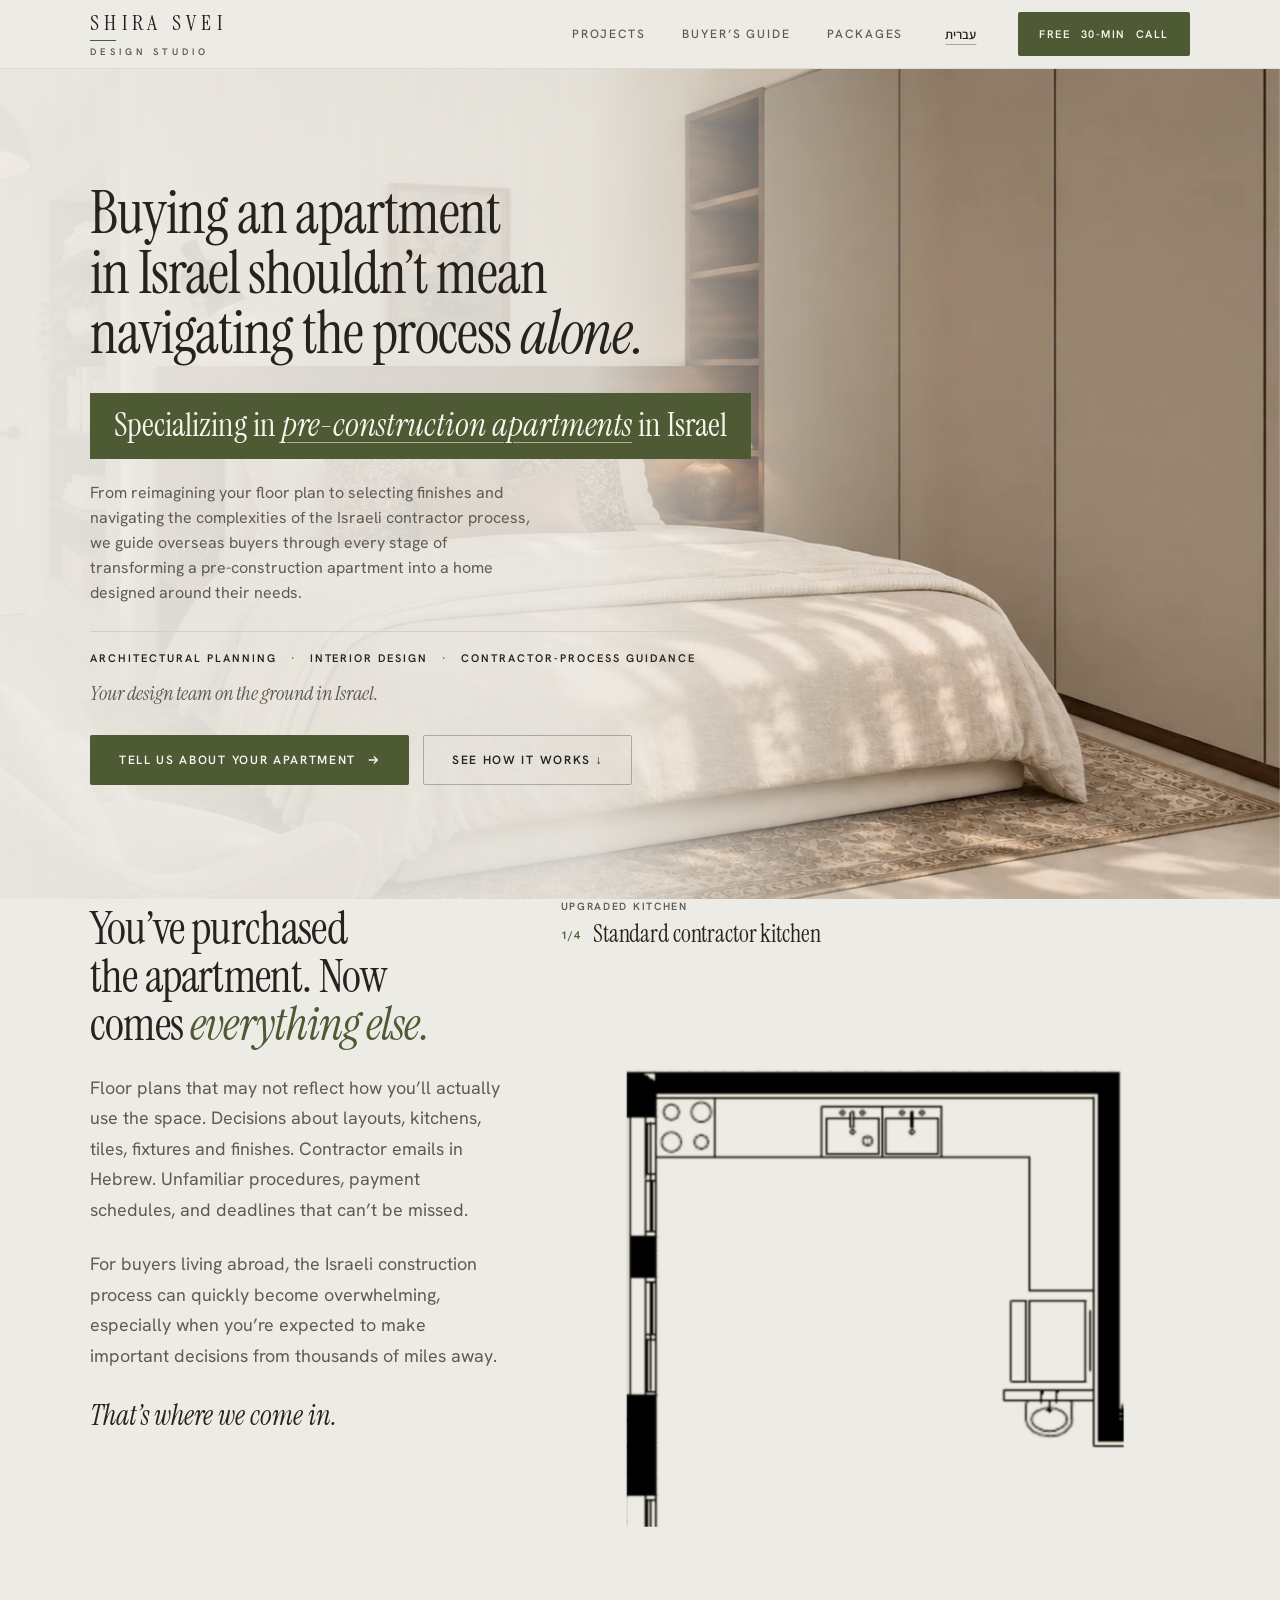
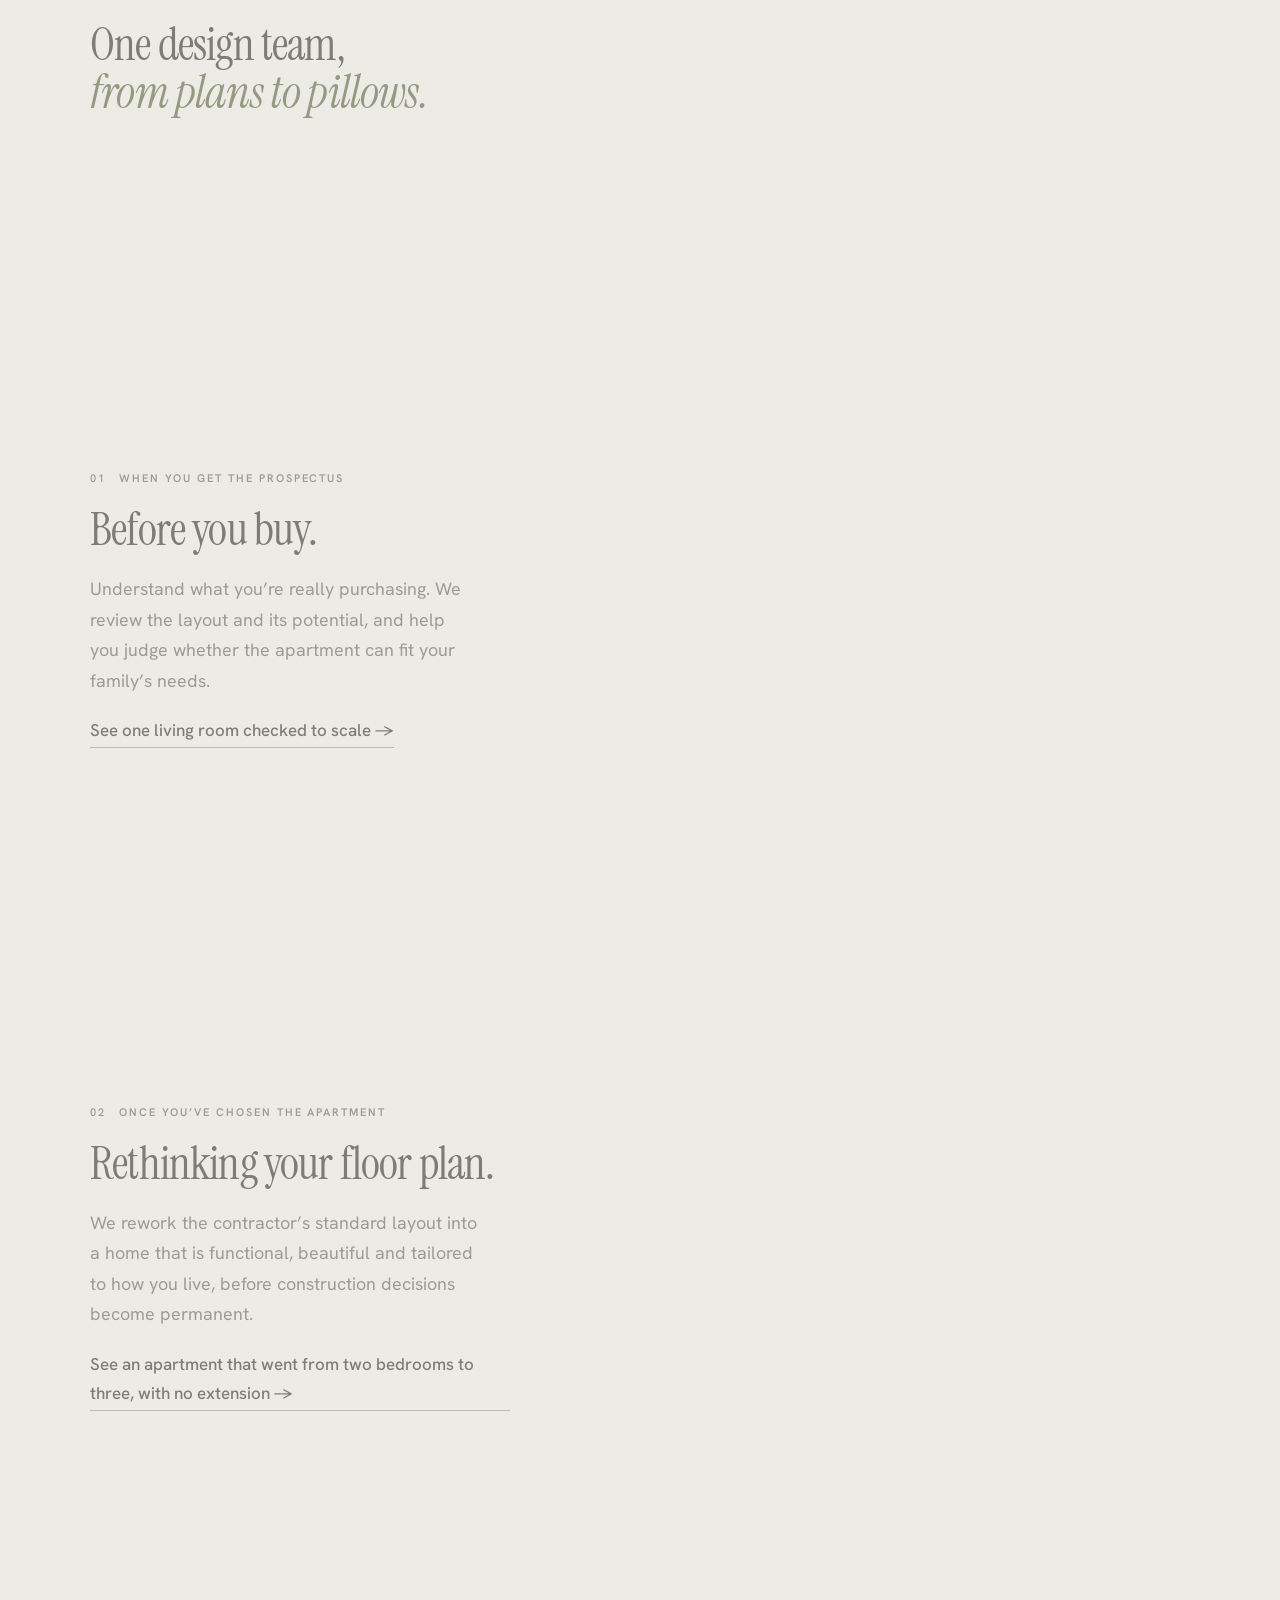
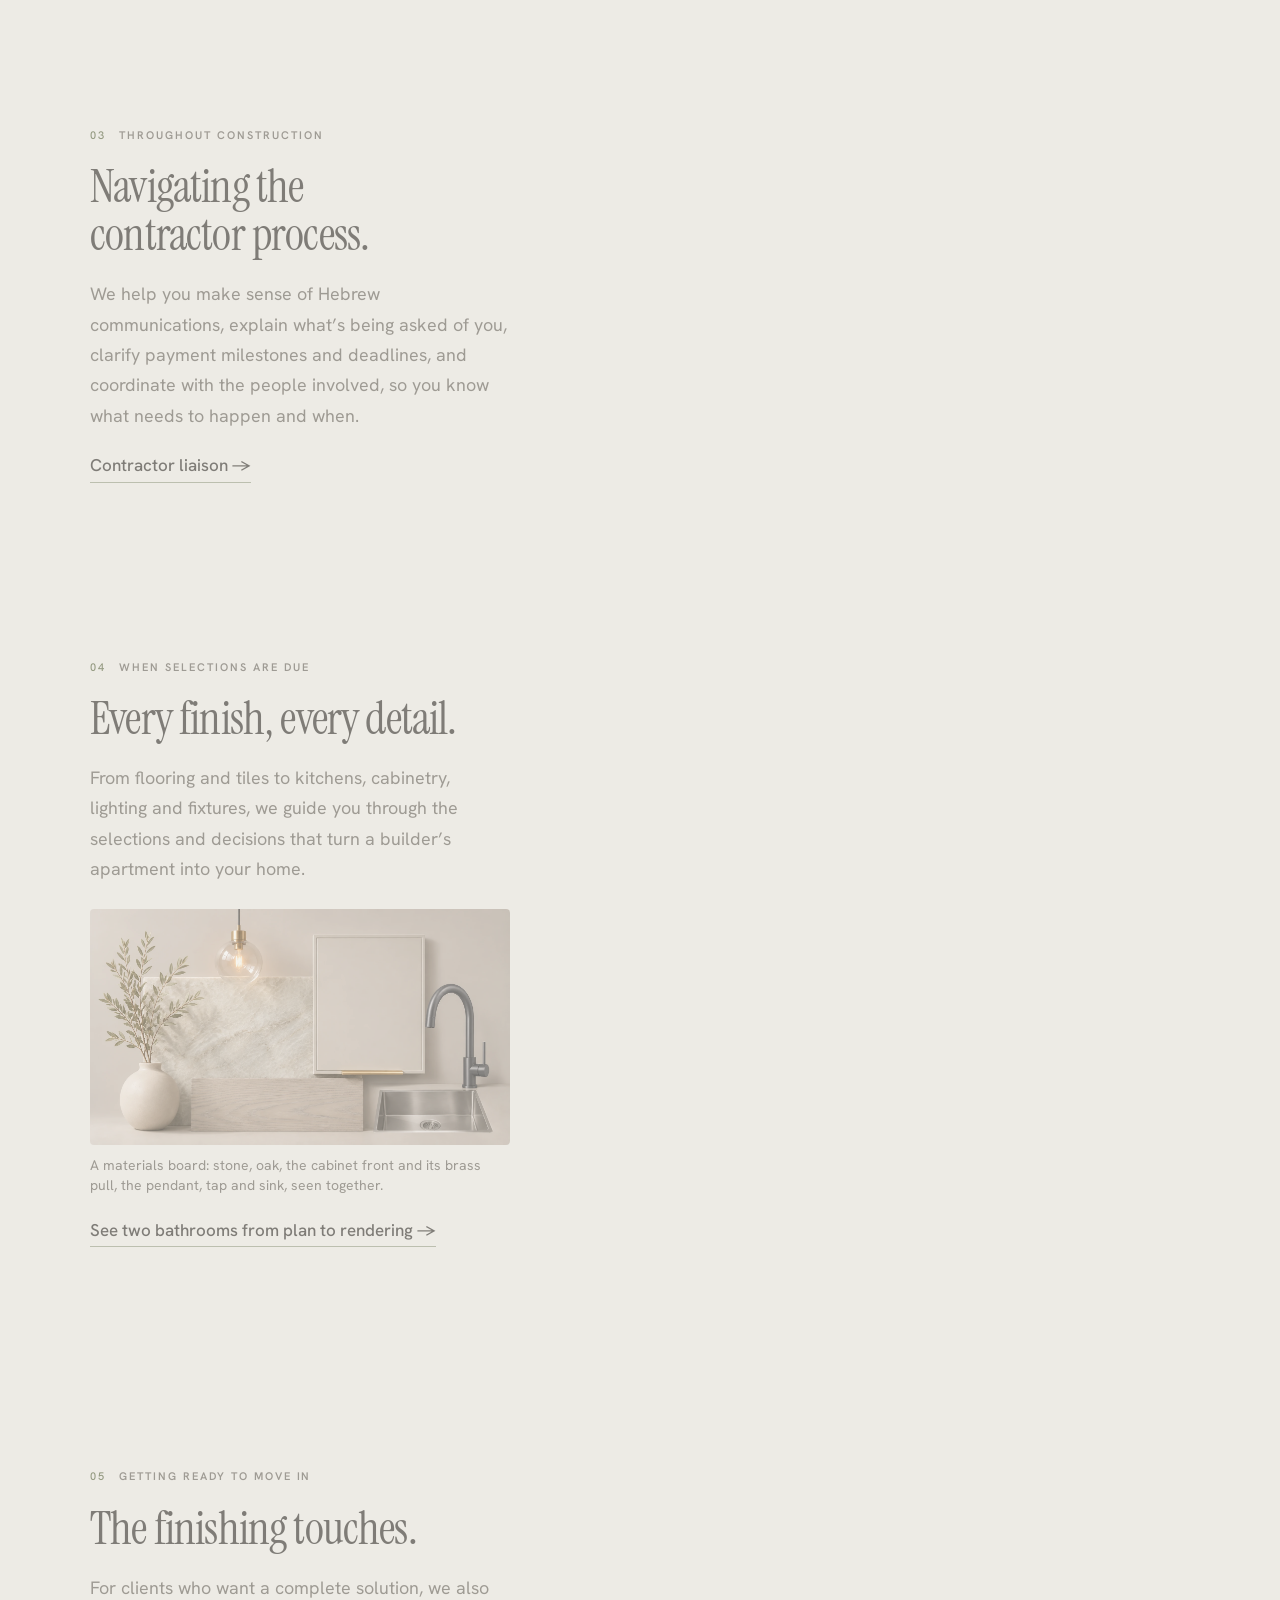
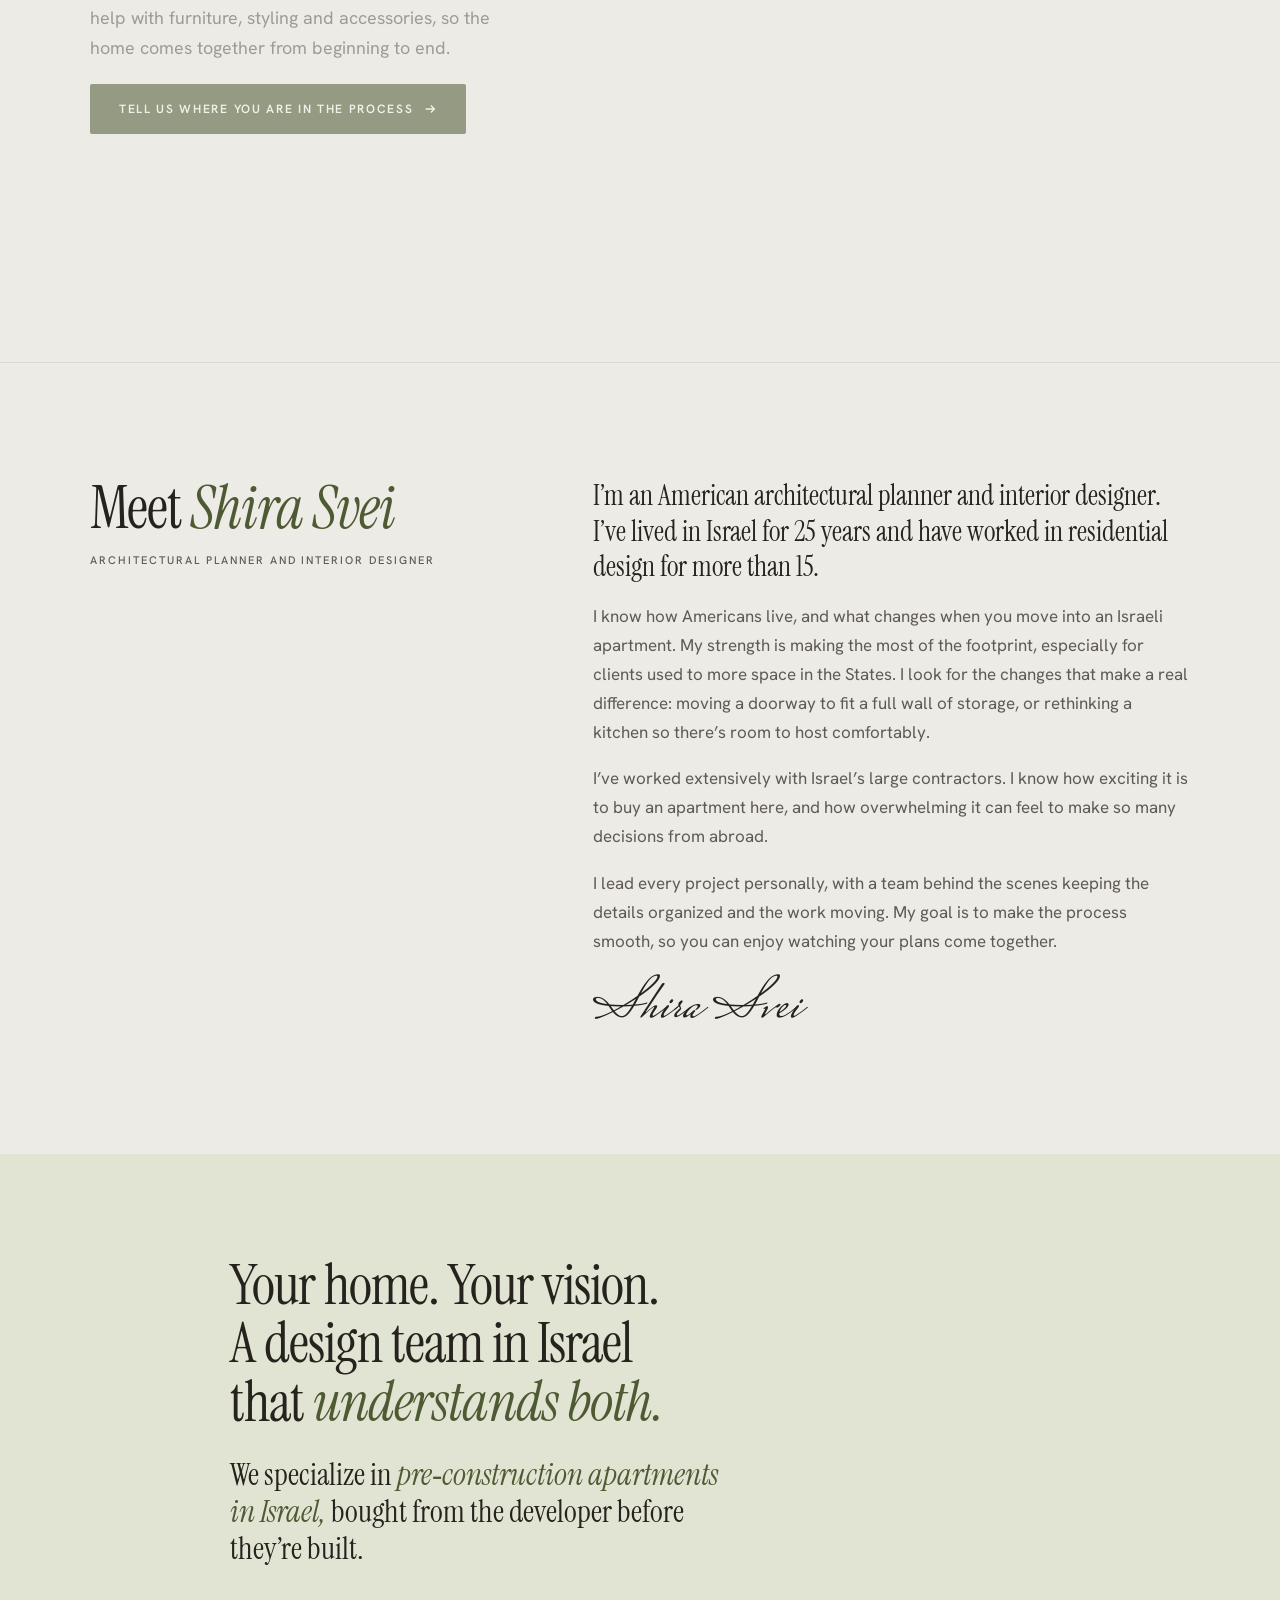
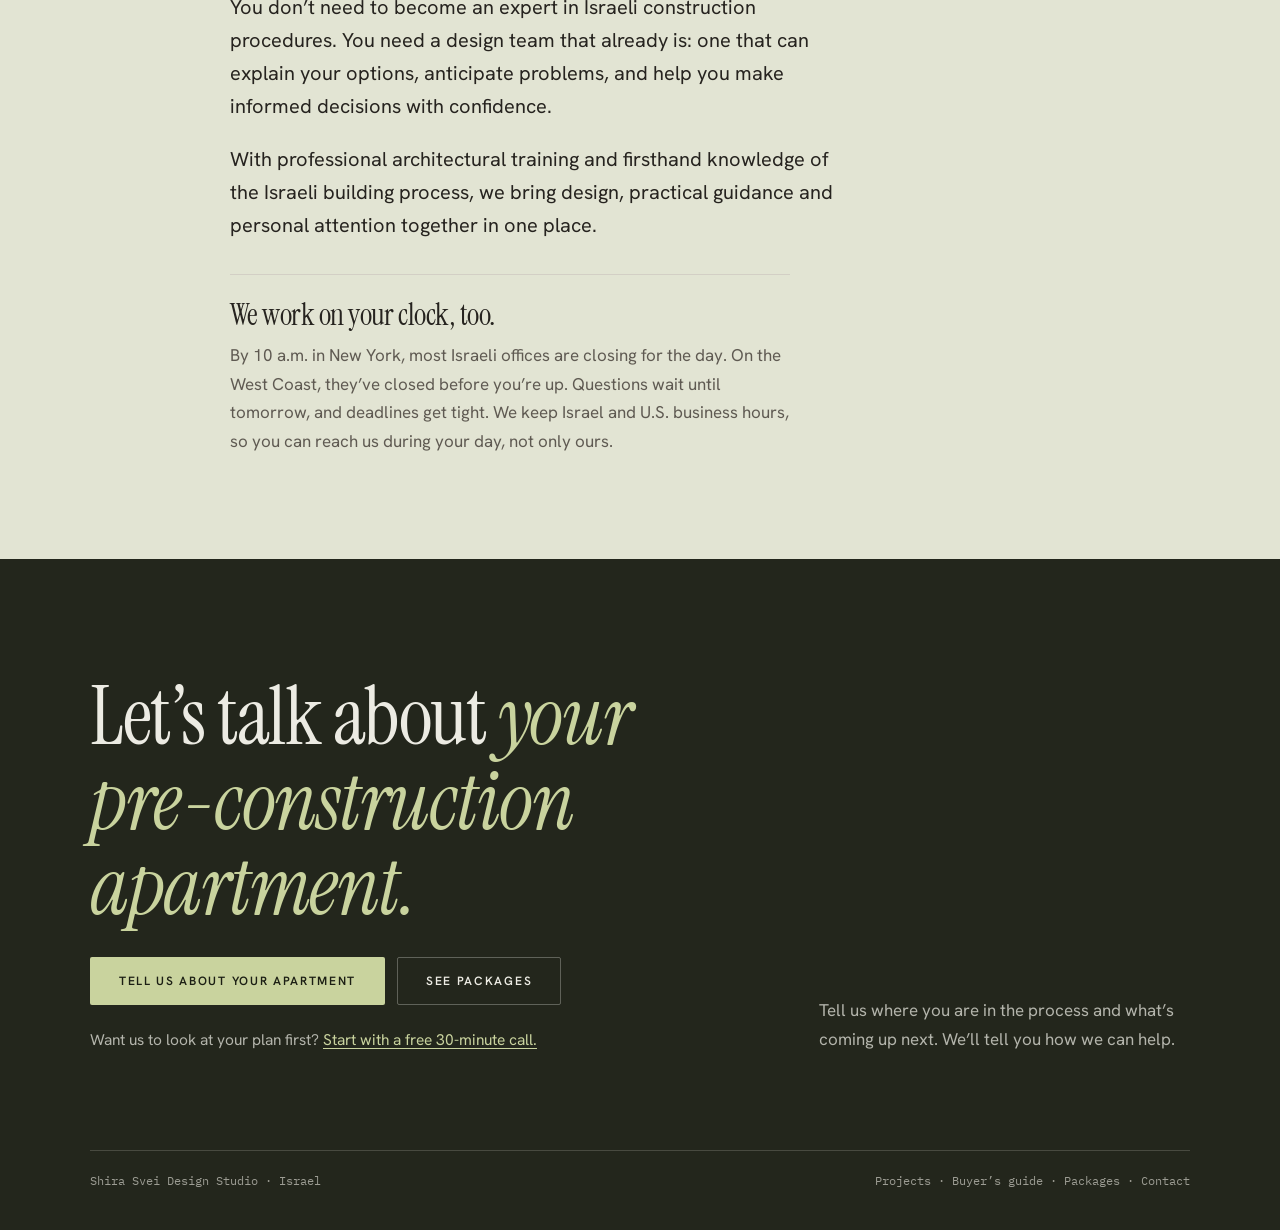
==== commit 0d19aa9d: "Note Israel and U.S. business hours on home, packages and contact Co-Authored-By: Claude Opus 5.5 <n" ====
--- a/index.html
+++ b/index.html
@@ -135,6 +135,10 @@
       <p class="niche-strong">We specialize in <em>pre‑construction apartments in Israel,</em> bought from the developer before they’re built.</p>
     <p class="lede">You don’t need to become an expert in Israeli construction procedures. You need a design team that already is: one that can explain your options, anticipate problems, and help you make informed decisions with confidence.</p>
     <p class="lede">With professional architectural training and firsthand knowledge of the Israeli building process, we bring design, practical guidance and personal attention together in one place.</p>
+    <div class="with-hours">
+      <h3>We work on your clock, too.</h3>
+      <p>By 10 a.m. in New York, most Israeli offices are closing for the day. On the West Coast, they’ve closed before you’re up. Questions wait until tomorrow, and deadlines get tight. We keep Israel and U.S. business hours, so you can reach us during your day, not only ours.</p>
+    </div>
   </div>
 </section>
 
--- a/styles.css
+++ b/styles.css
@@ -1370,3 +1370,9 @@
   .fs3d[data-mode="process"].fs3d-live > .fs-note{grid-column:1;grid-row:3;margin:0}
 }
 .fs3d .titleblock .when{display:block}   /* not the "when" timeline list from the guide page */
+
+/* Time-zone note in the "understands both" section (owner, Nov 24) */
+.with-hours{display:grid;gap:10px;max-width:56ch;margin-top:12px;padding-top:24px;border-top:1px solid var(--rule)}
+.with-hours h3{font-size:clamp(24px,2.4vw,30px);color:var(--ink)}
+.with-hours p{color:var(--muted);margin:0}
+.otext .ohours{margin-top:6px;color:var(--ink)}
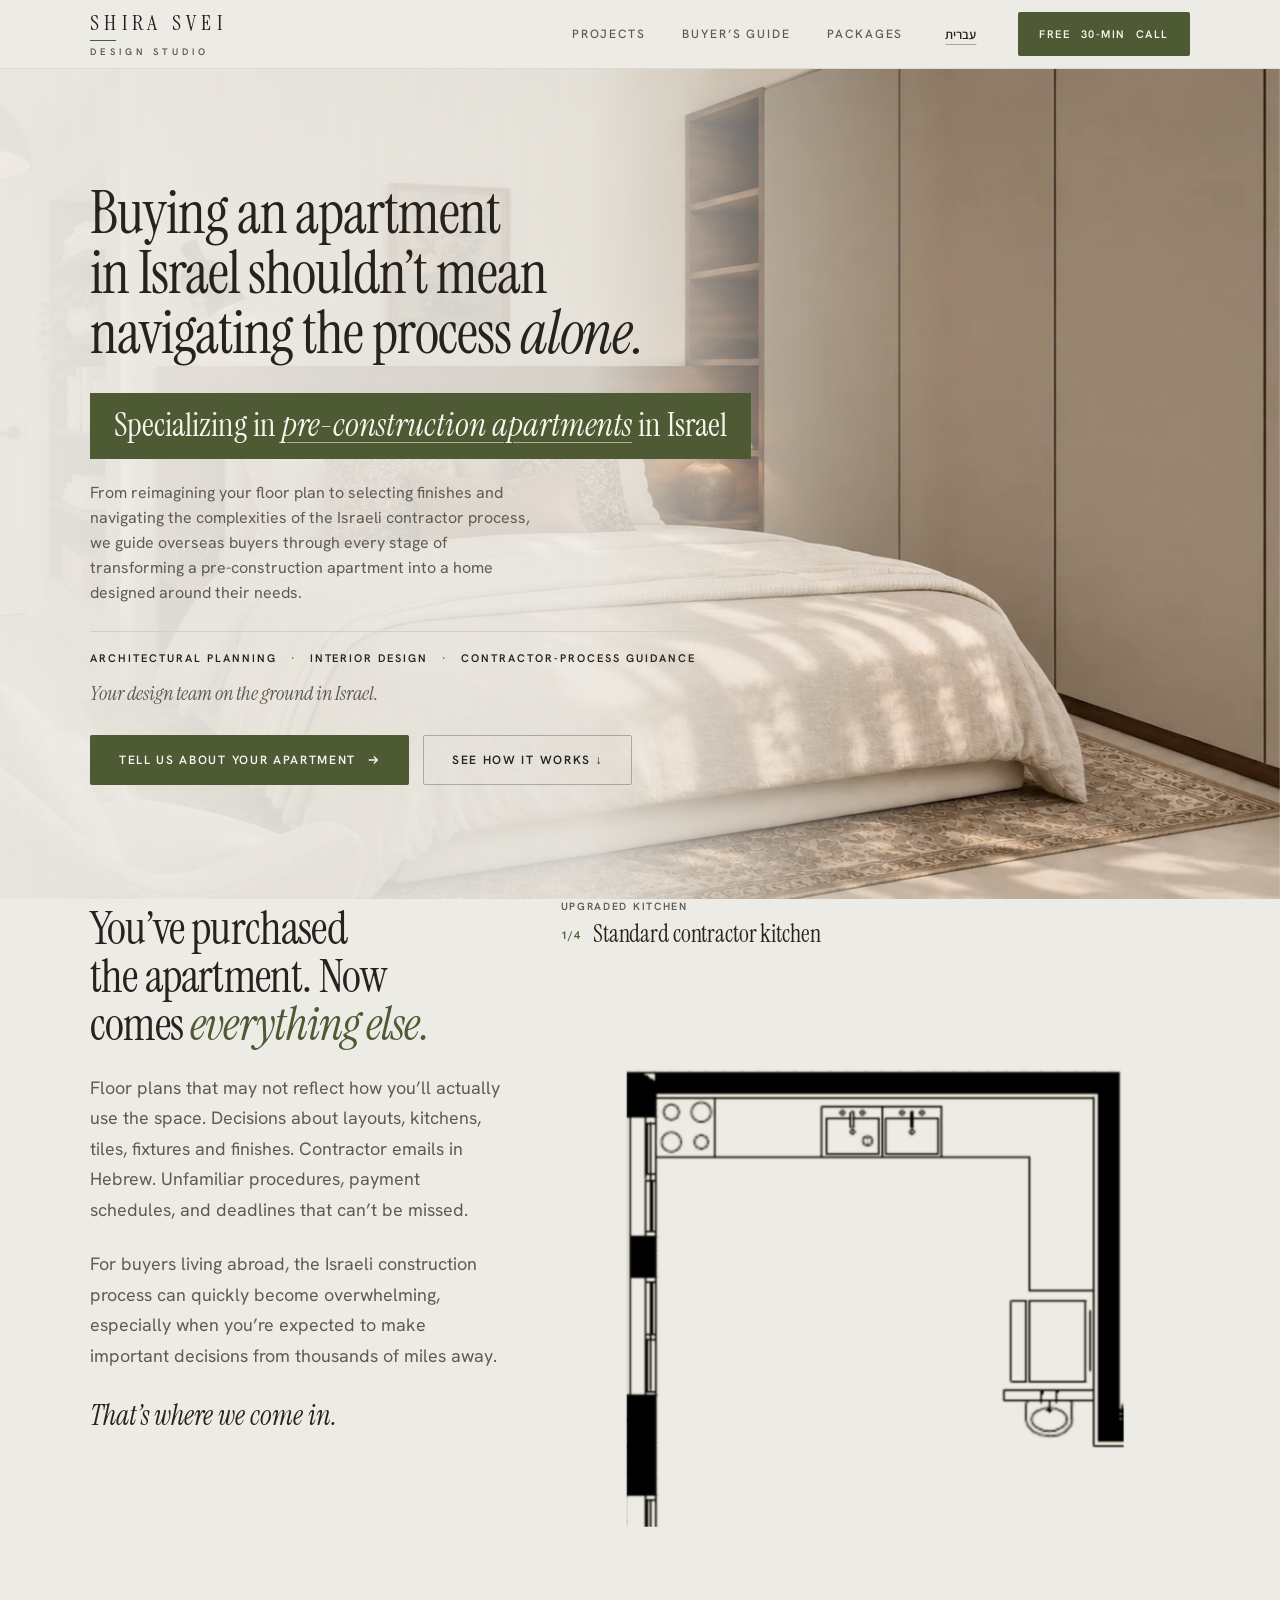
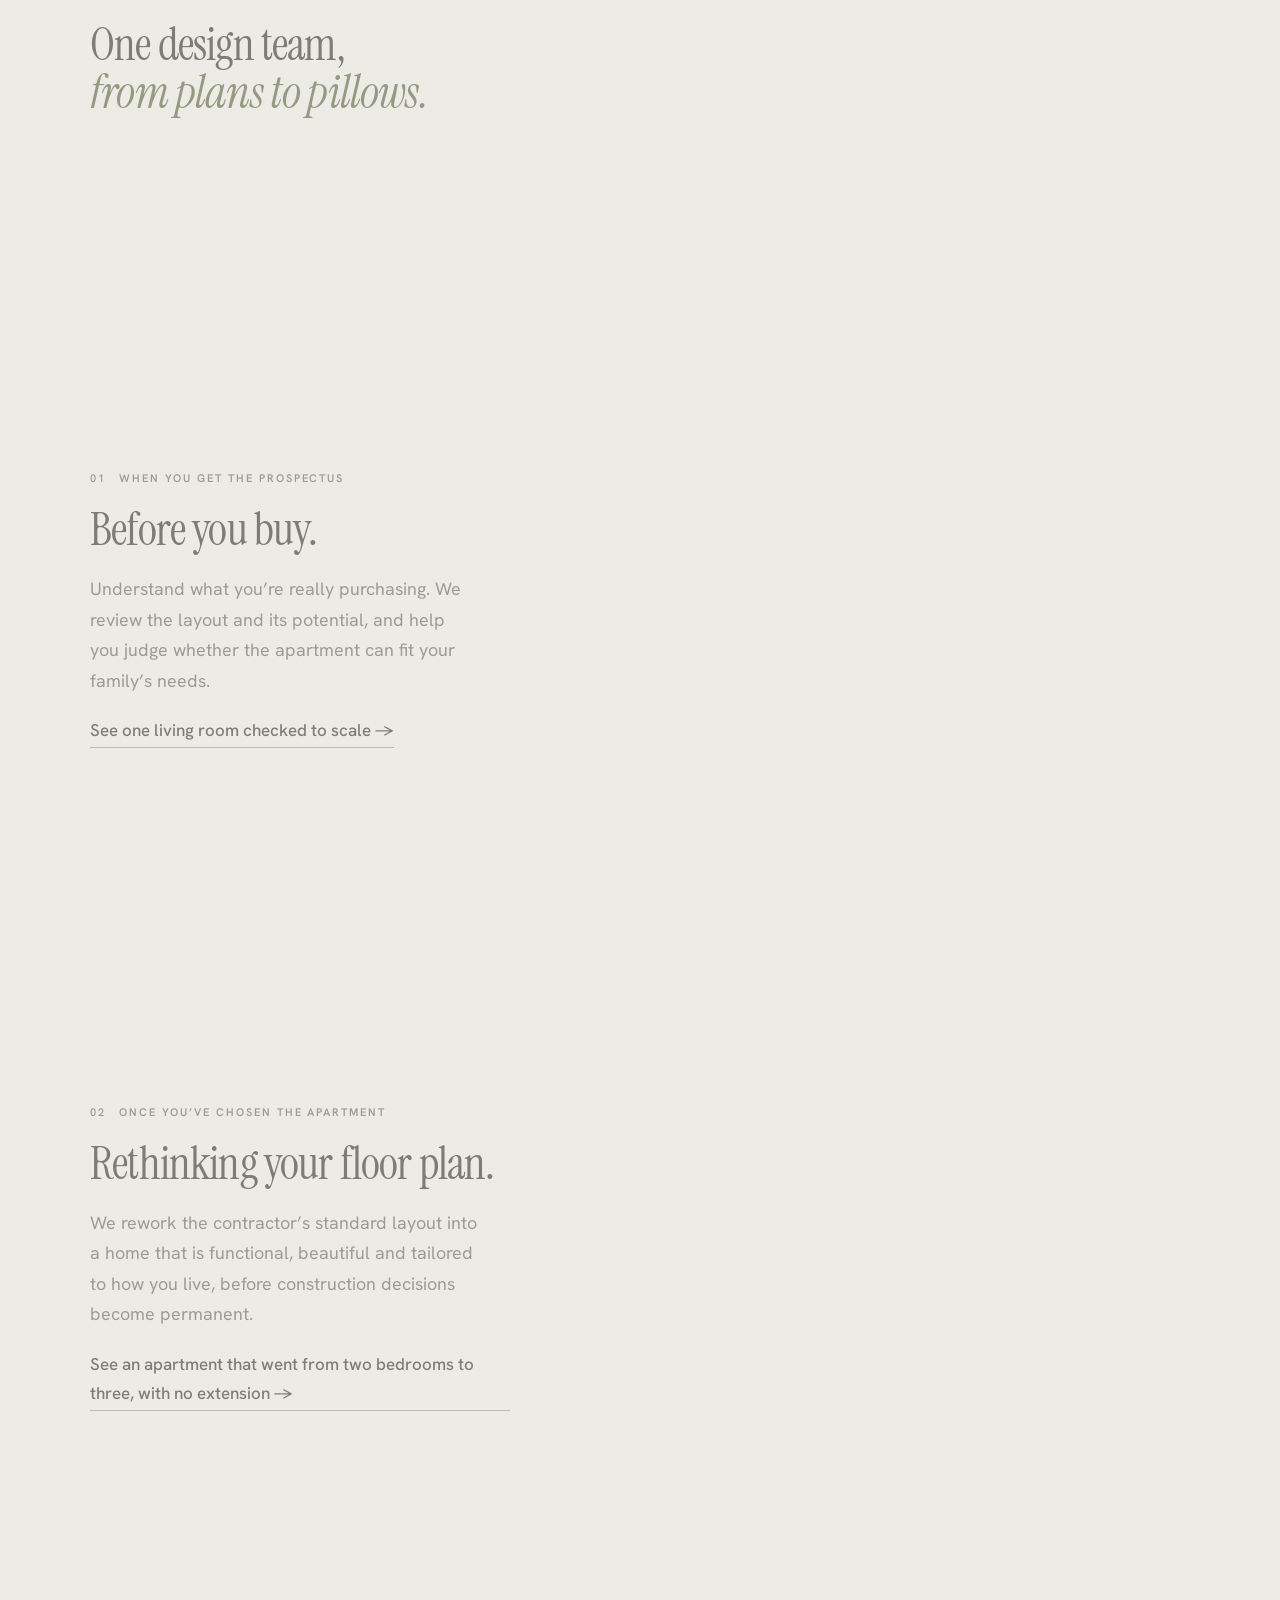
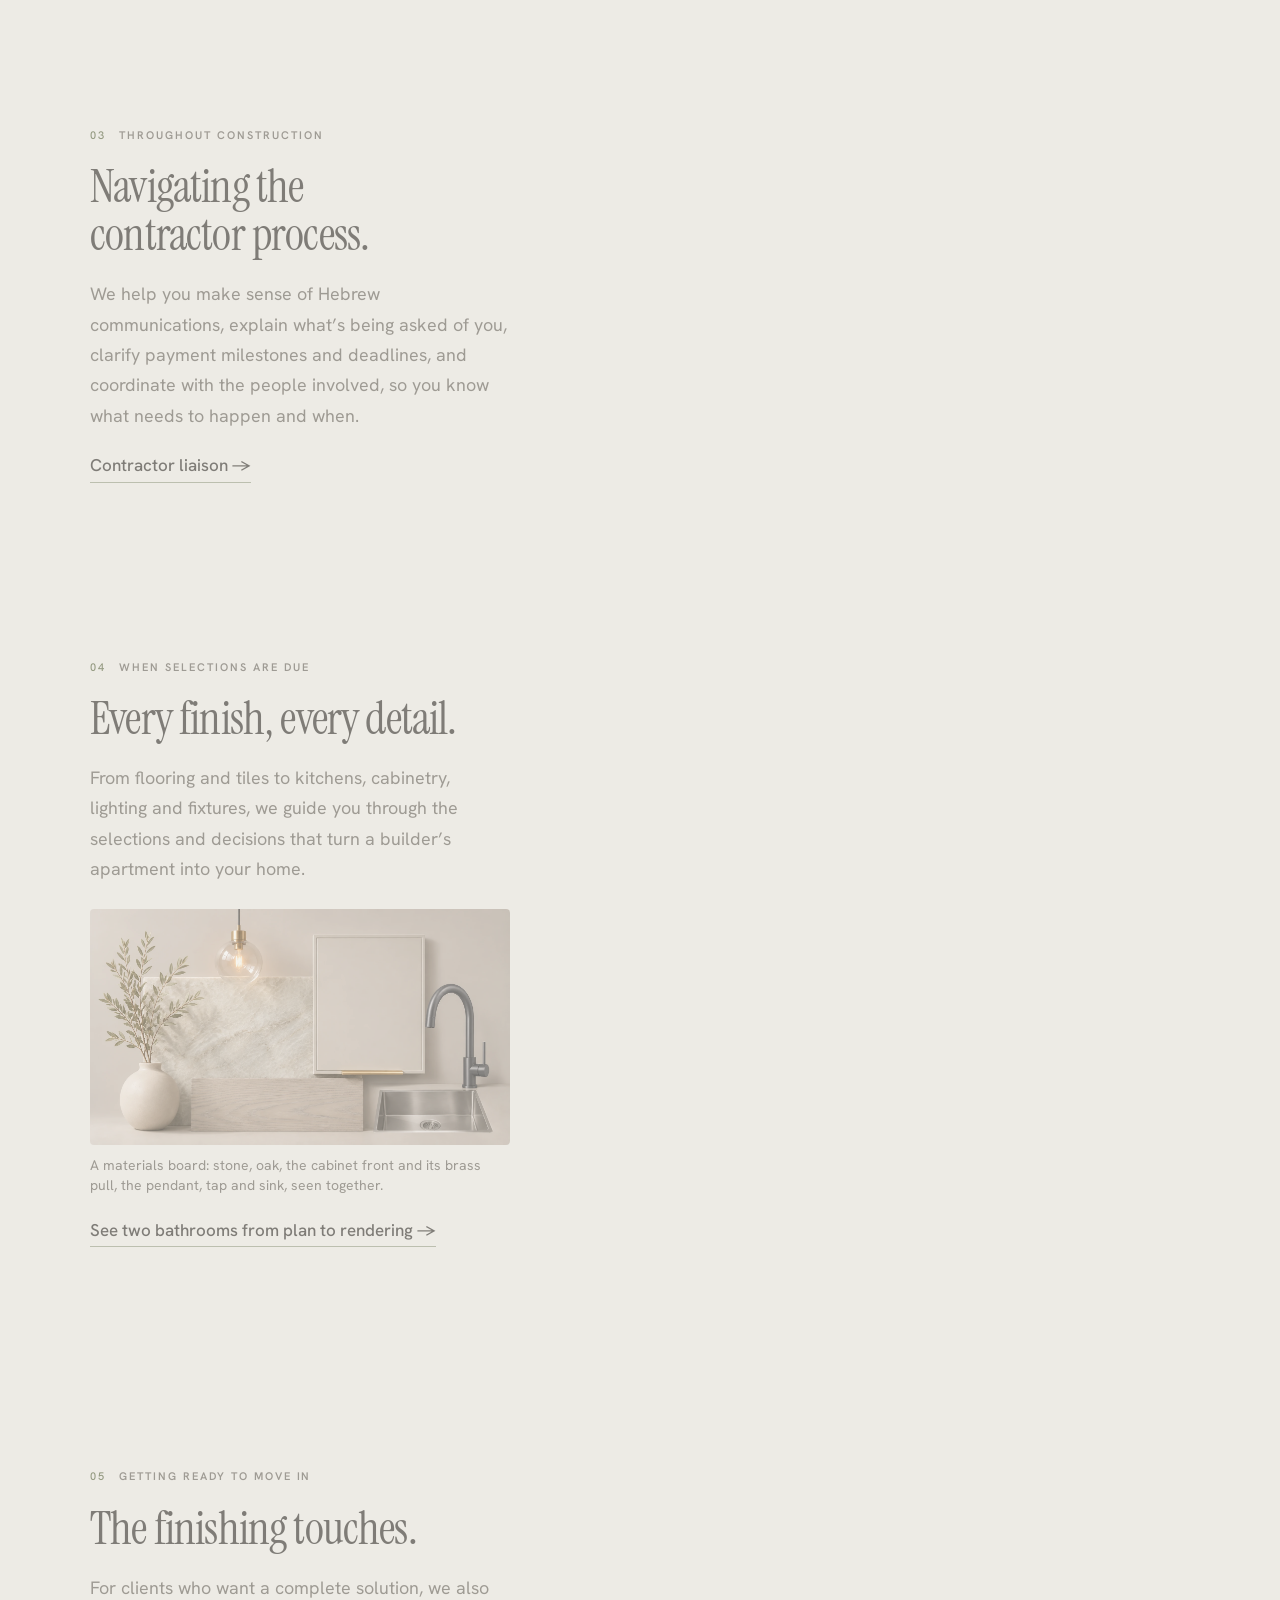
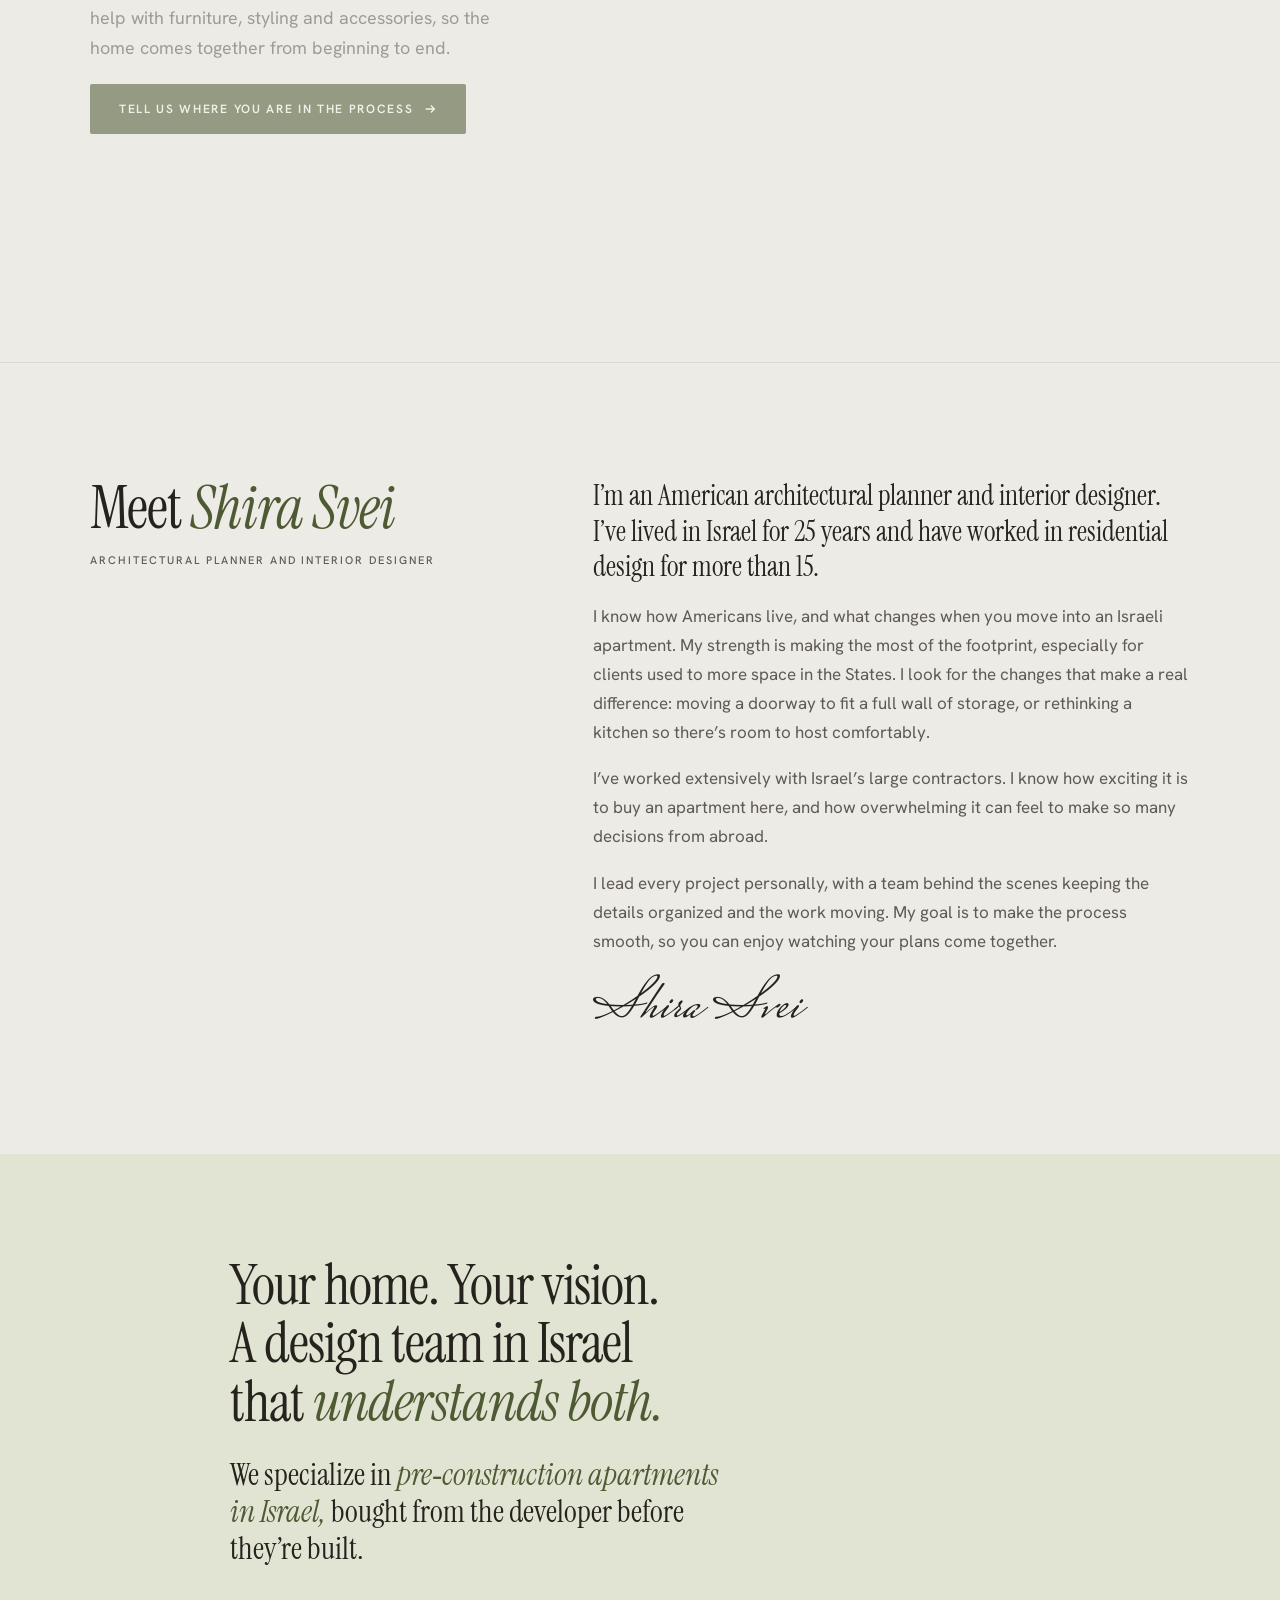
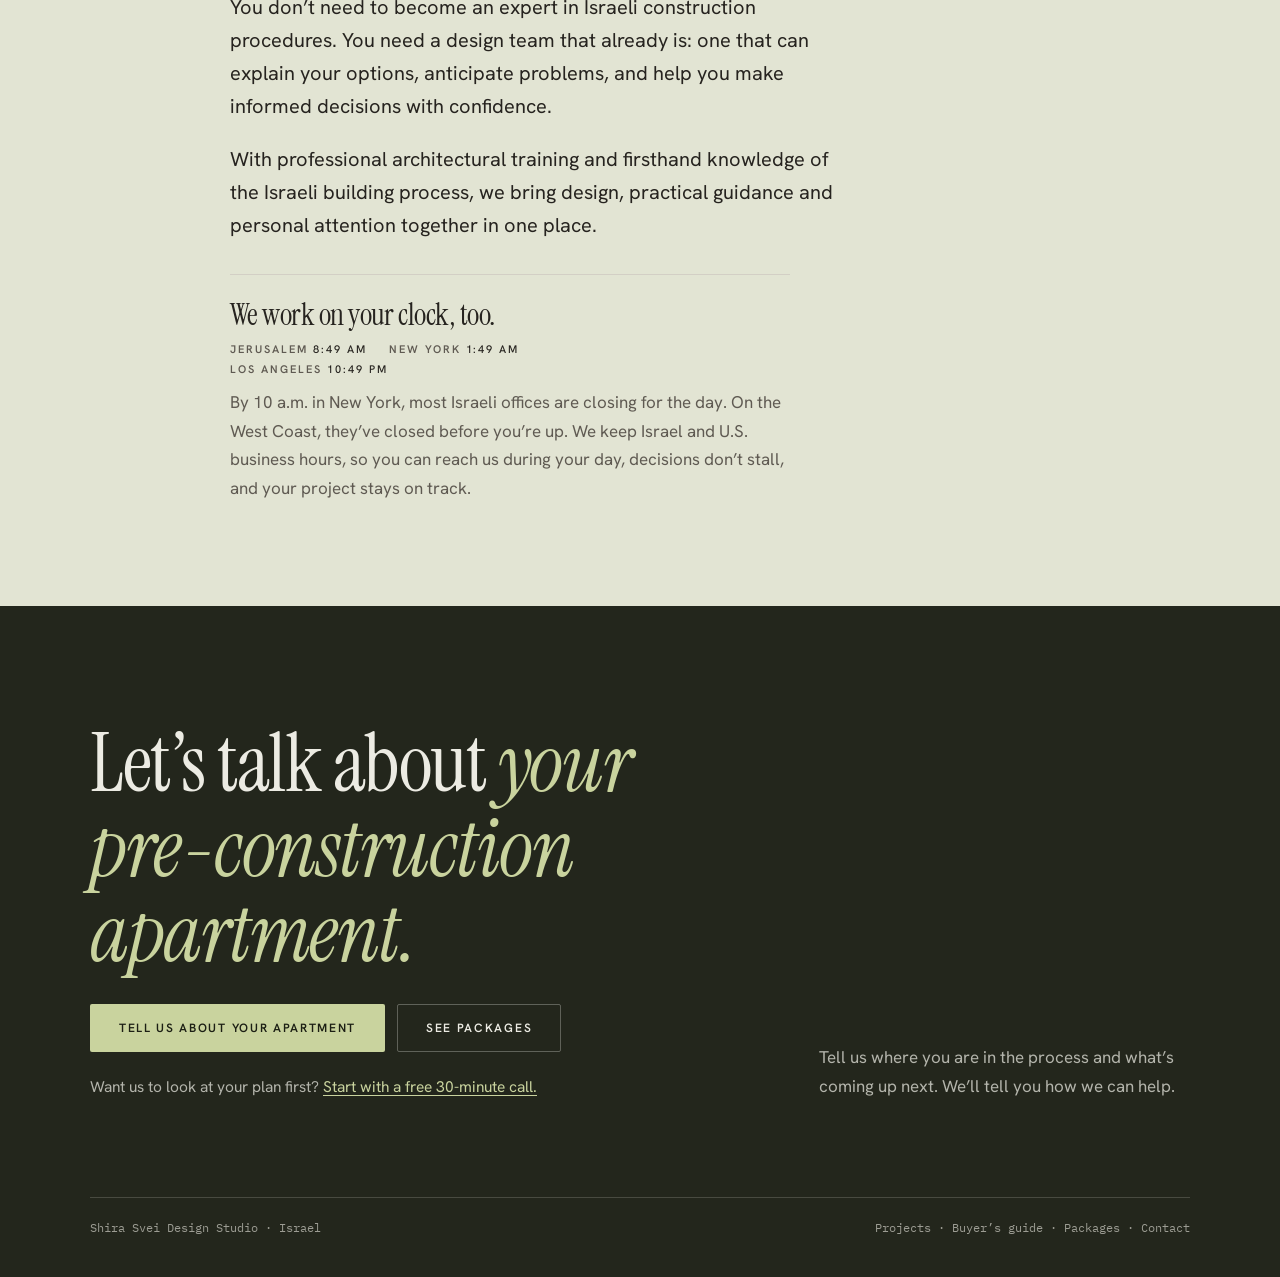
==== commit 9ee6db3f: "Hours note: new ending and live city times Co-Authored-By: Claude Opus 5.5 <noreply@anthropic.com>" ====
--- a/index.html
+++ b/index.html
@@ -137,8 +137,28 @@
     <p class="lede">With professional architectural training and firsthand knowledge of the Israeli building process, we bring design, practical guidance and personal attention together in one place.</p>
     <div class="with-hours">
       <h3>We work on your clock, too.</h3>
-      <p>By 10 a.m. in New York, most Israeli offices are closing for the day. On the West Coast, they’ve closed before you’re up. Questions wait until tomorrow, and deadlines get tight. We keep Israel and U.S. business hours, so you can reach us during your day, not only ours.</p>
-    </div>
+      <p class="with-clock label" hidden><span data-tz="Asia/Jerusalem">Jerusalem</span> <span data-tz="America/New_York">New York</span> <span data-tz="America/Los_Angeles">Los Angeles</span></p>
+      <p>By 10 a.m. in New York, most Israeli offices are closing for the day. On the West Coast, they’ve closed before you’re up. We keep Israel and U.S. business hours, so you can reach us during your day, decisions don’t stall, and your project stays on track.</p>
+    </div>
+    <script>
+      /* the current time in each city (owner, Nov 24). Hidden until filled; the Hebrew site leaves it out (CSS). */
+      (function () {
+        var box = document.querySelector('.with-clock');
+        if (!box || !window.Intl) return;
+        var spans = box.querySelectorAll('[data-tz]');
+        function tick() {
+          var now = new Date();
+          for (var i = 0; i < spans.length; i++) {
+            var s = spans[i], city = s.getAttribute('data-city') || s.textContent;
+            s.setAttribute('data-city', city);
+            var t = new Intl.DateTimeFormat('en-US', { hour: 'numeric', minute: '2-digit', timeZone: s.getAttribute('data-tz') }).format(now);
+            s.innerHTML = city + ' <b>' + t.toLowerCase() + '</b>';
+          }
+          box.hidden = false;
+        }
+        try { tick(); setInterval(tick, 30000); } catch (e) {}
+      })();
+    </script>
   </div>
 </section>
 
--- a/styles.css
+++ b/styles.css
@@ -1376,3 +1376,6 @@
 .with-hours h3{font-size:clamp(24px,2.4vw,30px);color:var(--ink)}
 .with-hours p{color:var(--muted);margin:0}
 .otext .ohours{margin-top:6px;color:var(--ink)}
+.with-clock{display:flex;flex-wrap:wrap;gap:4px 22px;color:var(--olive);margin:0}
+.with-clock b{font-weight:500;color:var(--ink)}
+html[lang="he"] .with-clock{display:none}
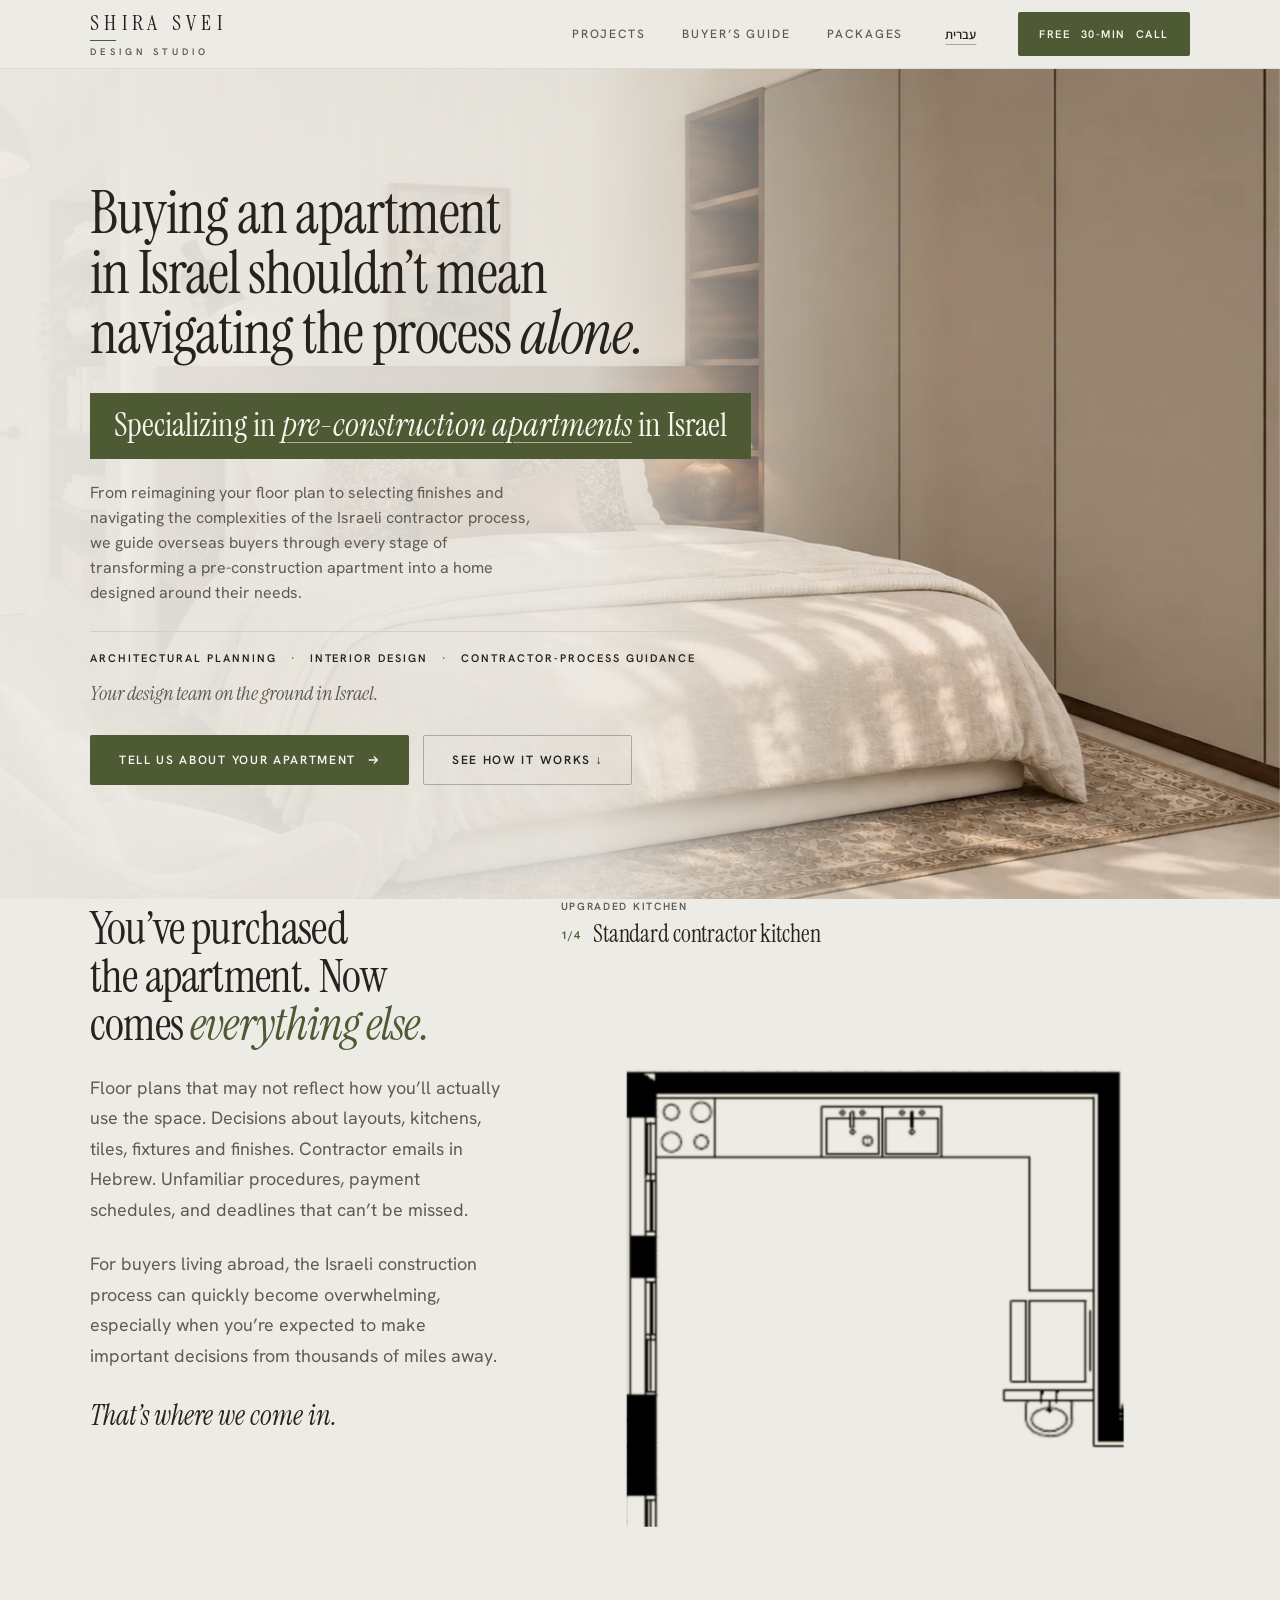
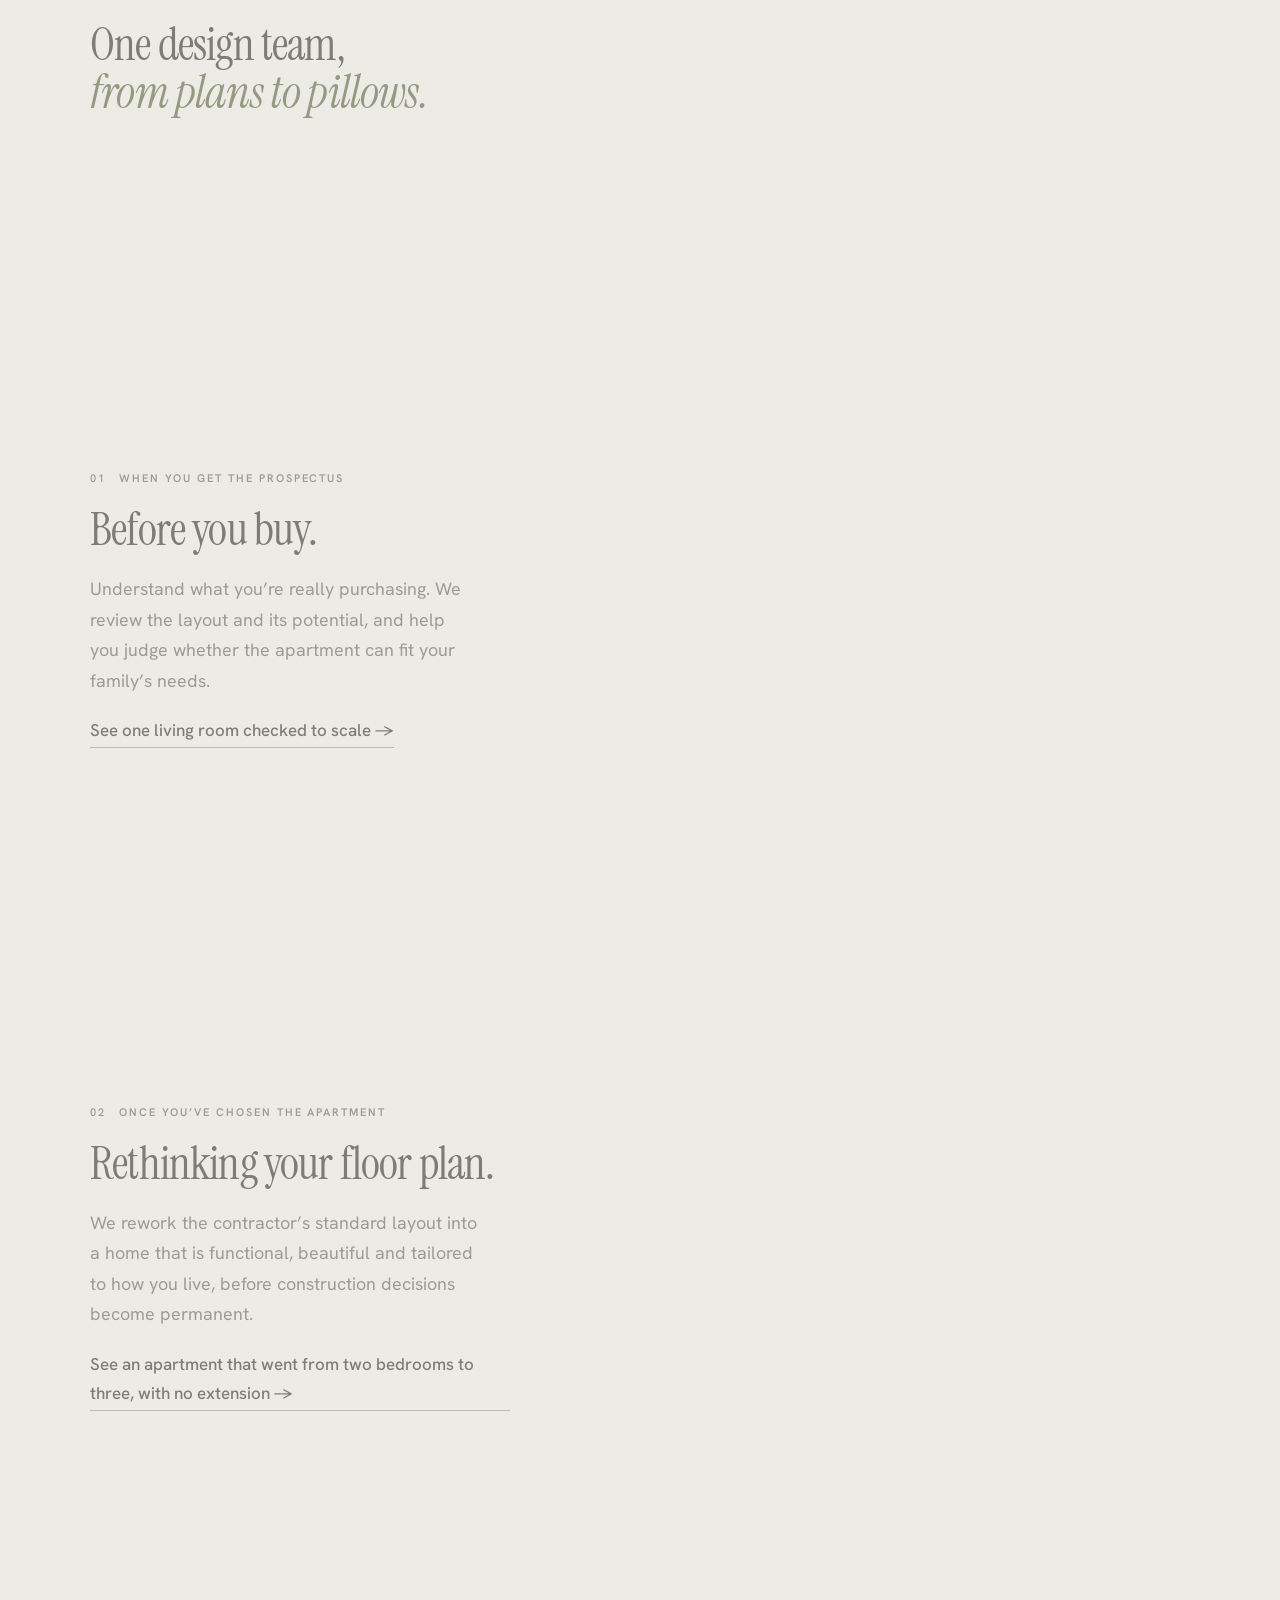
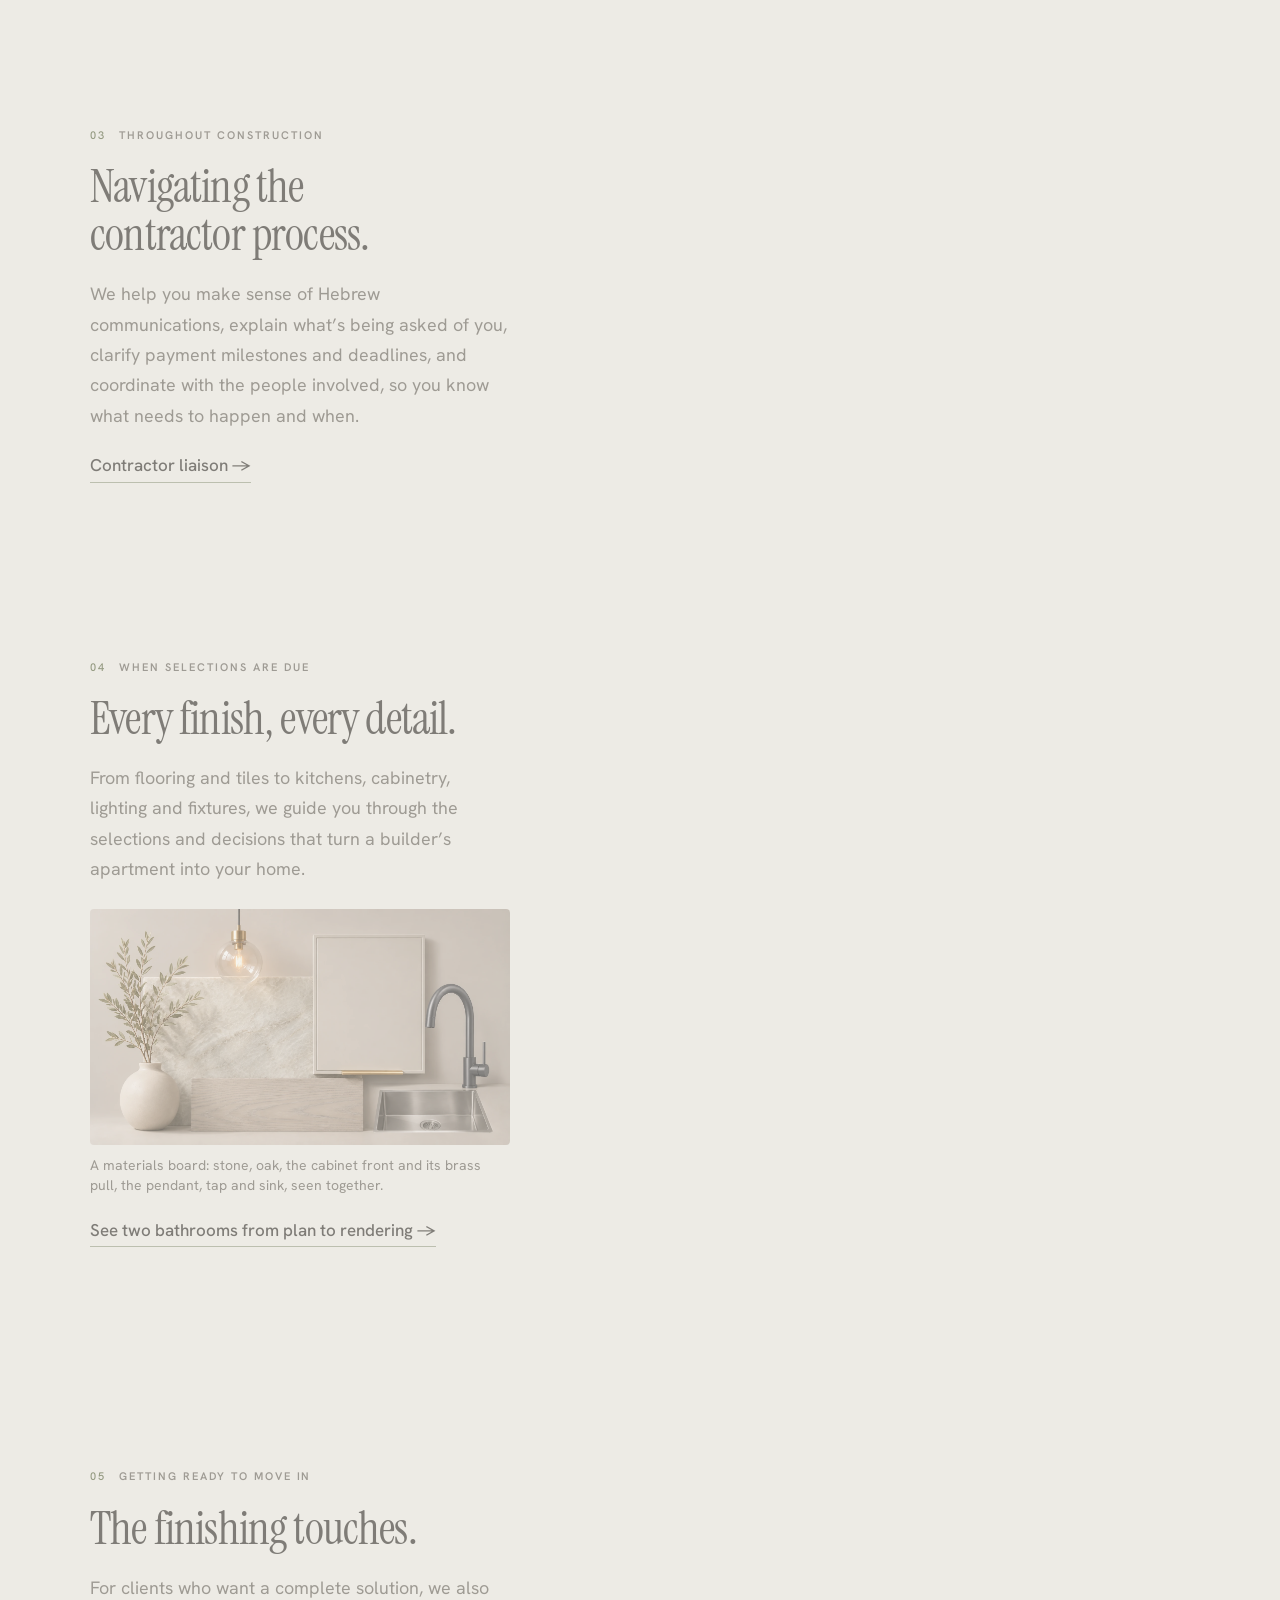
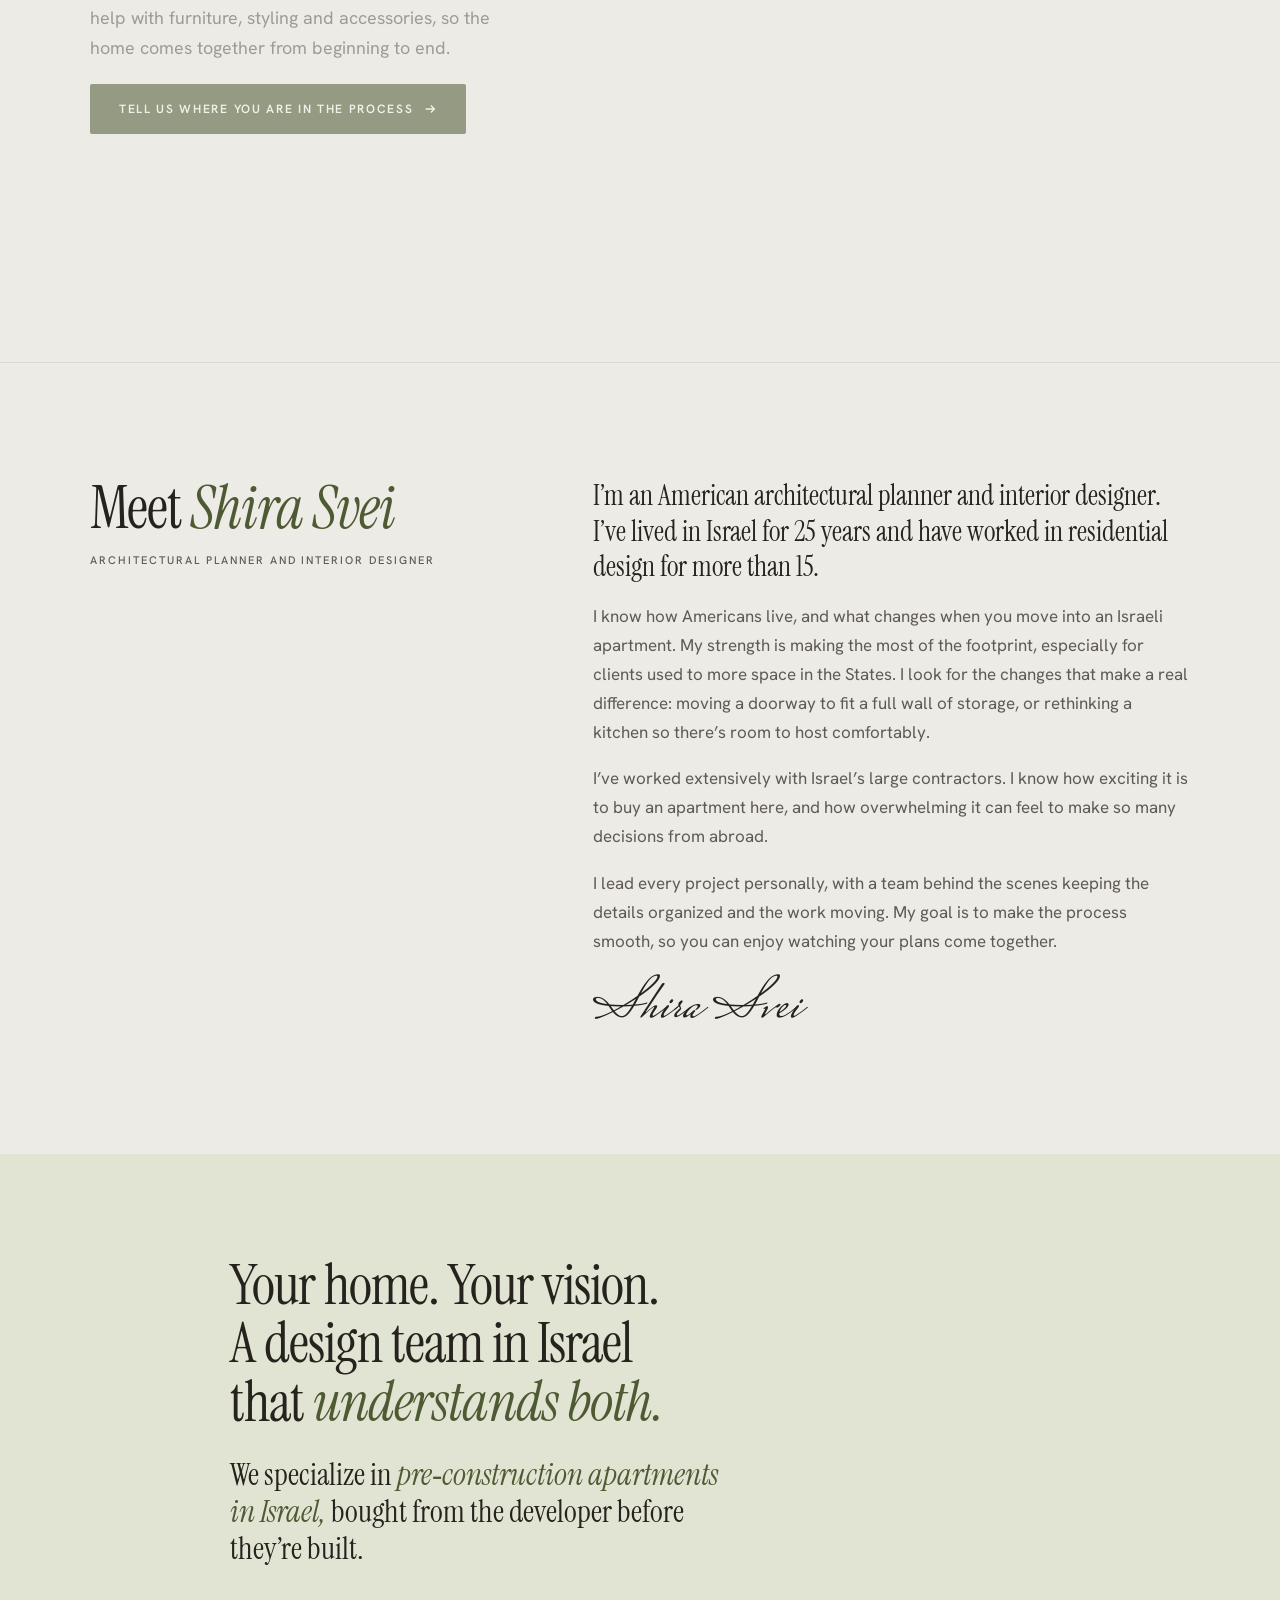
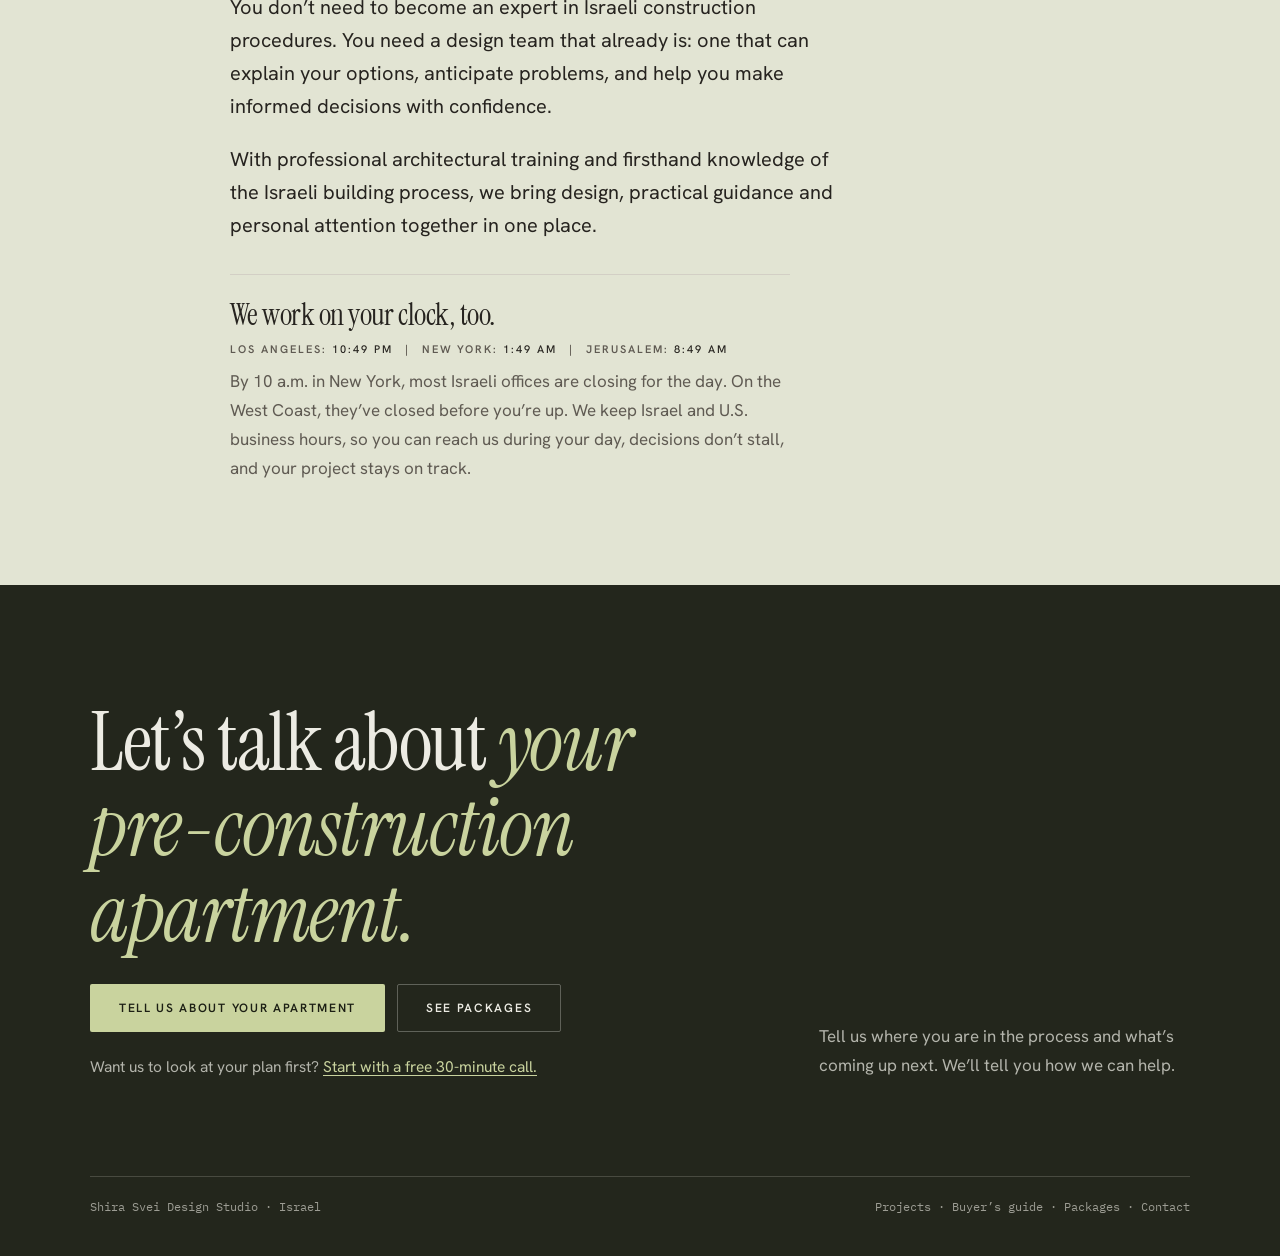
==== commit 9af7672c: "Clock: Los Angeles | New York | Jerusalem on one line Co-Authored-By: Claude Opus 5.5 <noreply@anthr" ====
--- a/index.html
+++ b/index.html
@@ -137,7 +137,7 @@
     <p class="lede">With professional architectural training and firsthand knowledge of the Israeli building process, we bring design, practical guidance and personal attention together in one place.</p>
     <div class="with-hours">
       <h3>We work on your clock, too.</h3>
-      <p class="with-clock label" hidden><span data-tz="Asia/Jerusalem">Jerusalem</span> <span data-tz="America/New_York">New York</span> <span data-tz="America/Los_Angeles">Los Angeles</span></p>
+      <p class="with-clock label" hidden><span data-tz="America/Los_Angeles">Los Angeles</span><i aria-hidden="true">|</i><span data-tz="America/New_York">New York</span><i aria-hidden="true">|</i><span data-tz="Asia/Jerusalem">Jerusalem</span></p>
       <p>By 10 a.m. in New York, most Israeli offices are closing for the day. On the West Coast, they’ve closed before you’re up. We keep Israel and U.S. business hours, so you can reach us during your day, decisions don’t stall, and your project stays on track.</p>
     </div>
     <script>
@@ -152,7 +152,7 @@
             var s = spans[i], city = s.getAttribute('data-city') || s.textContent;
             s.setAttribute('data-city', city);
             var t = new Intl.DateTimeFormat('en-US', { hour: 'numeric', minute: '2-digit', timeZone: s.getAttribute('data-tz') }).format(now);
-            s.innerHTML = city + ' <b>' + t.toLowerCase() + '</b>';
+            s.innerHTML = city + ': <b>' + t.toLowerCase() + '</b>';
           }
           box.hidden = false;
         }
--- a/styles.css
+++ b/styles.css
@@ -1376,6 +1376,9 @@
 .with-hours h3{font-size:clamp(24px,2.4vw,30px);color:var(--ink)}
 .with-hours p{color:var(--muted);margin:0}
 .otext .ohours{margin-top:6px;color:var(--ink)}
-.with-clock{display:flex;flex-wrap:wrap;gap:4px 22px;color:var(--olive);margin:0}
+.with-clock{display:flex;flex-wrap:nowrap;align-items:baseline;gap:12px;white-space:nowrap;color:var(--olive);margin:0;max-width:none}
+.with-clock i{font-style:normal;color:var(--muted)}
+.with-hours{min-width:0}
+@media (max-width:560px){.with-clock{font-size:min(12px,2.5vw);letter-spacing:.02em;gap:min(12px,1.6vw)}}
 .with-clock b{font-weight:500;color:var(--ink)}
 html[lang="he"] .with-clock{display:none}
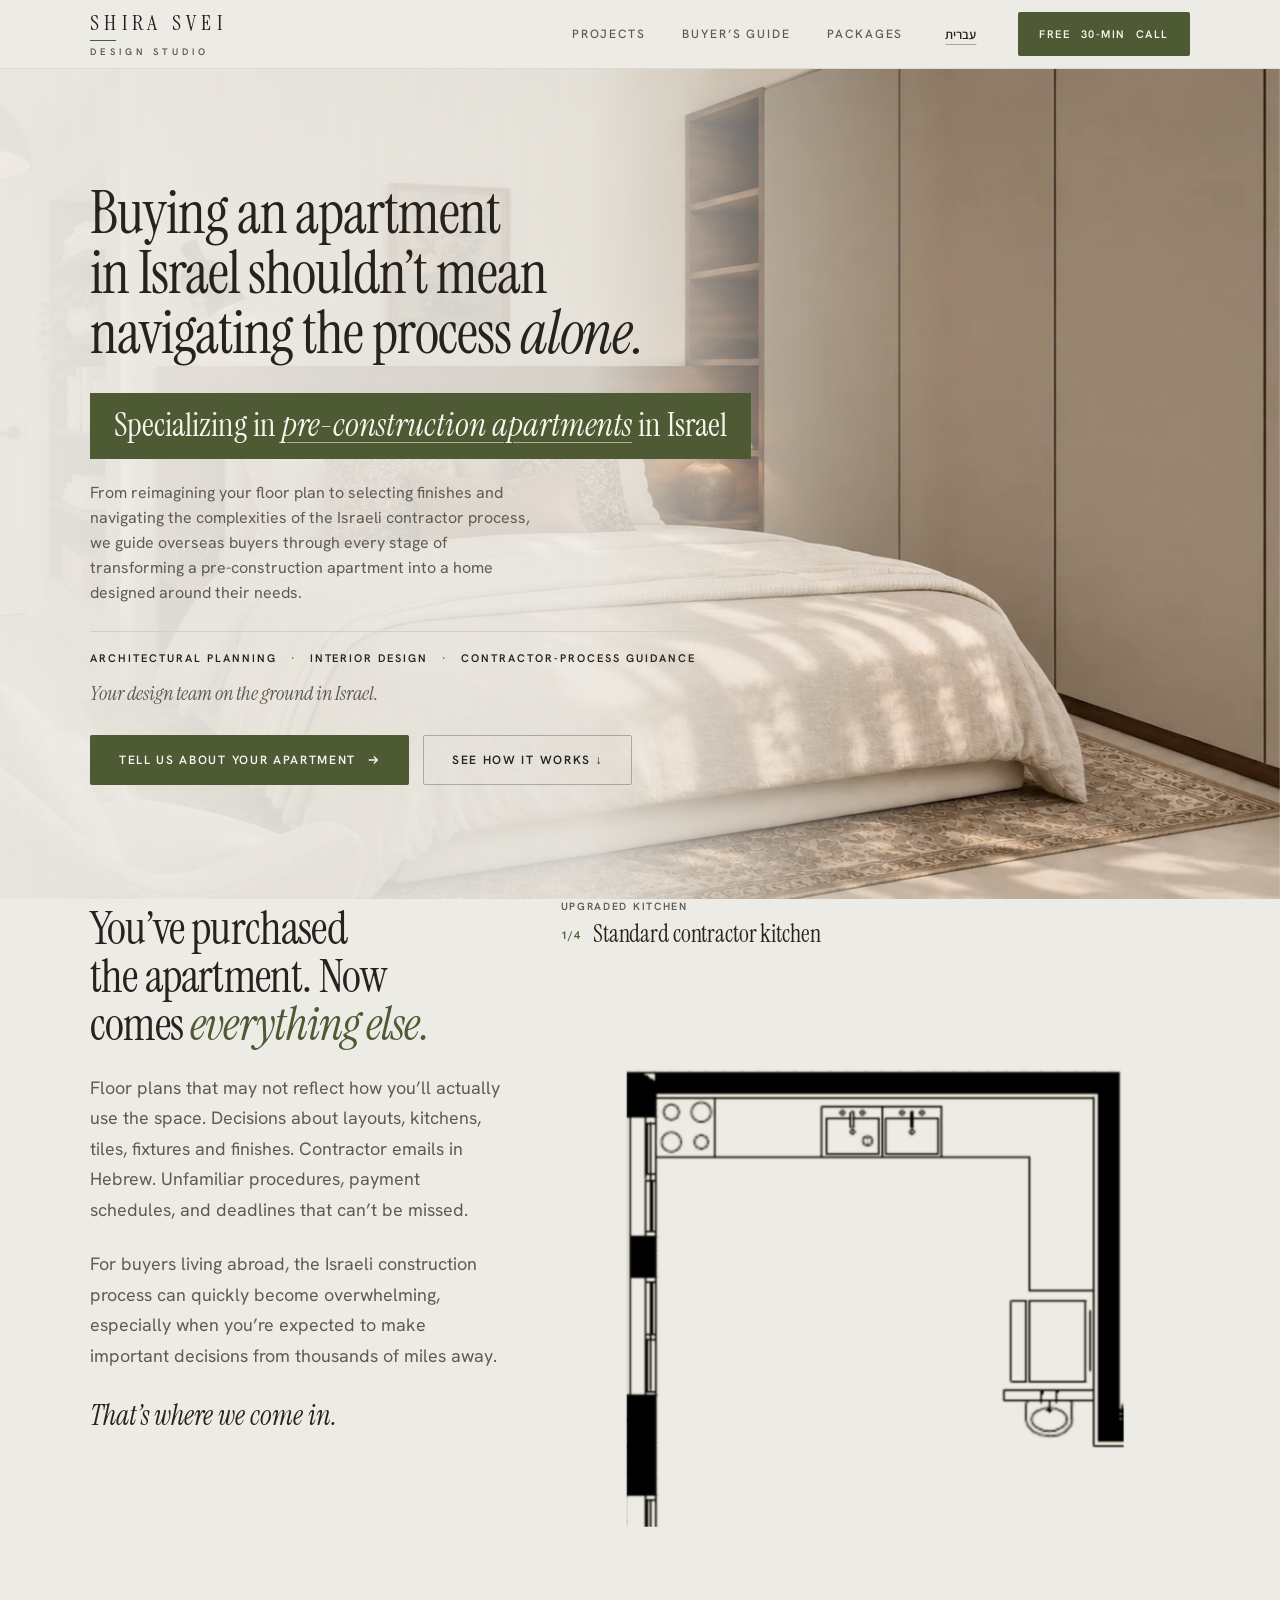
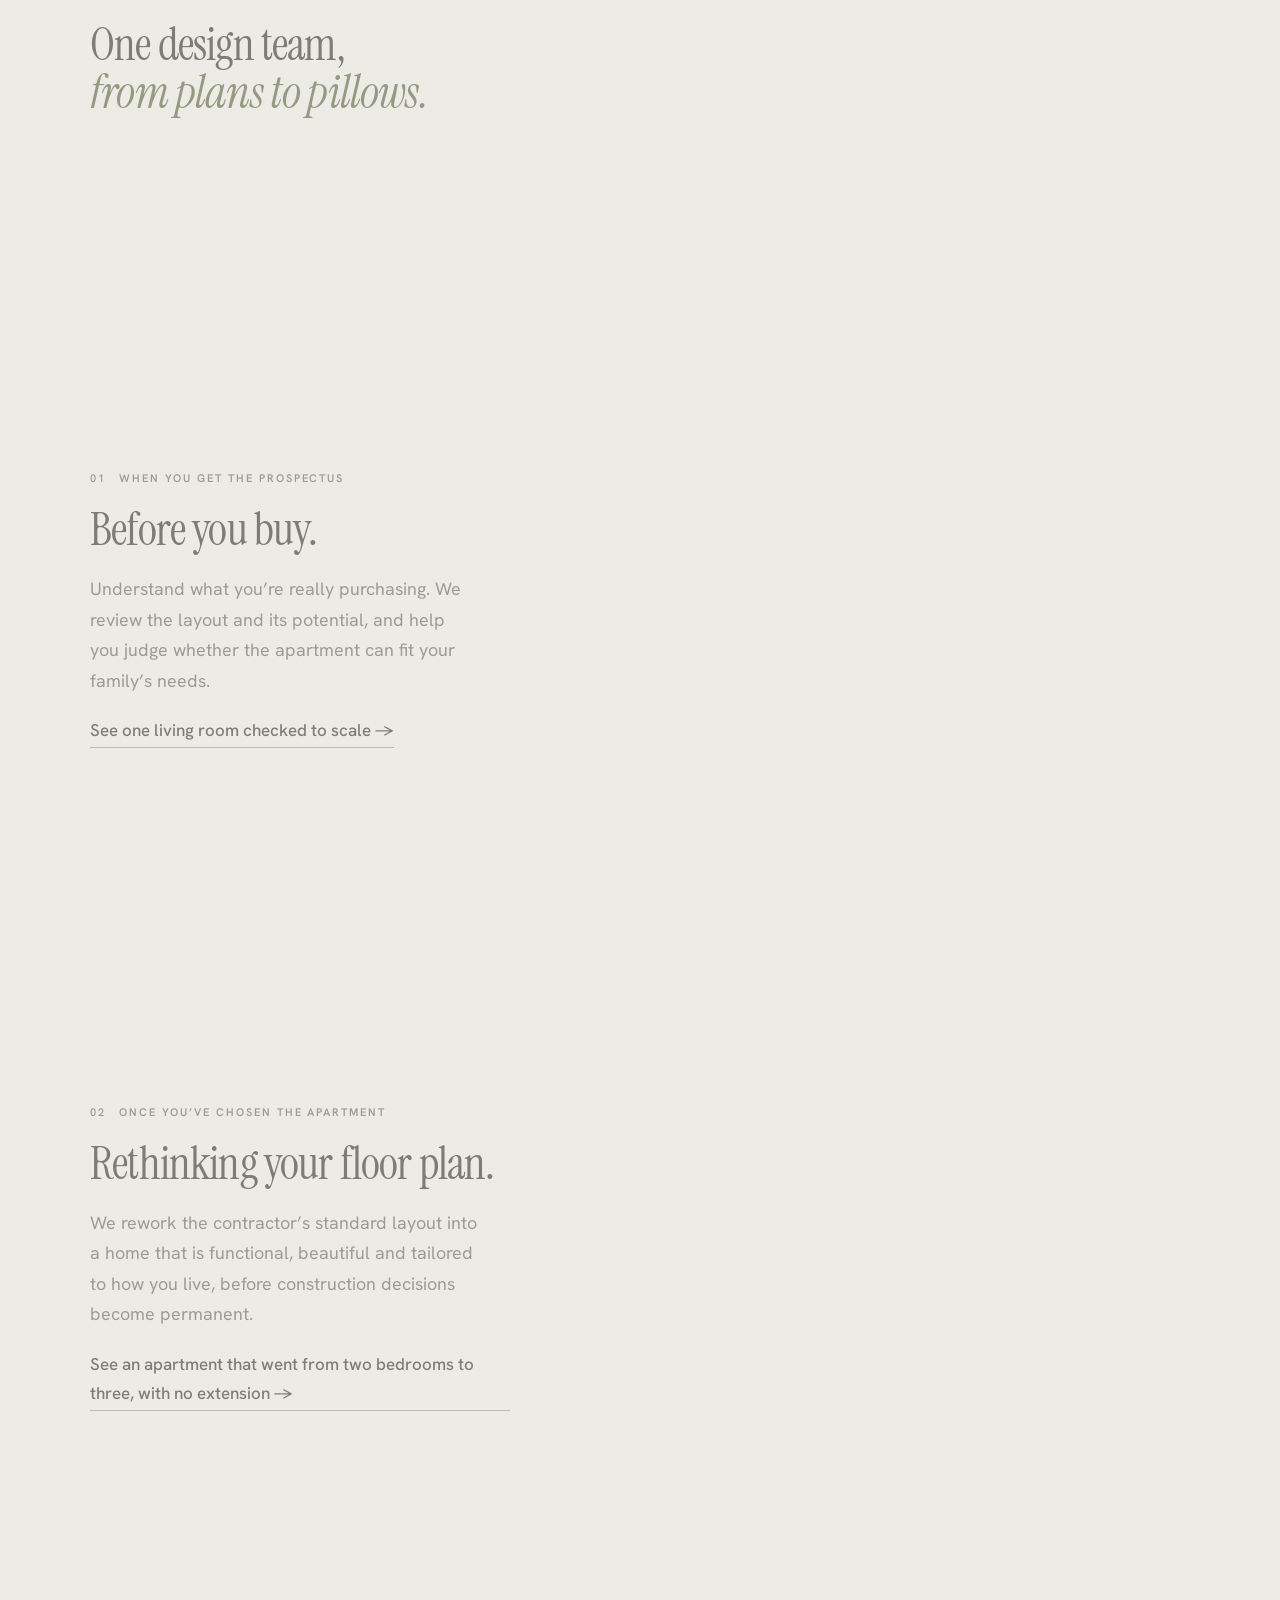
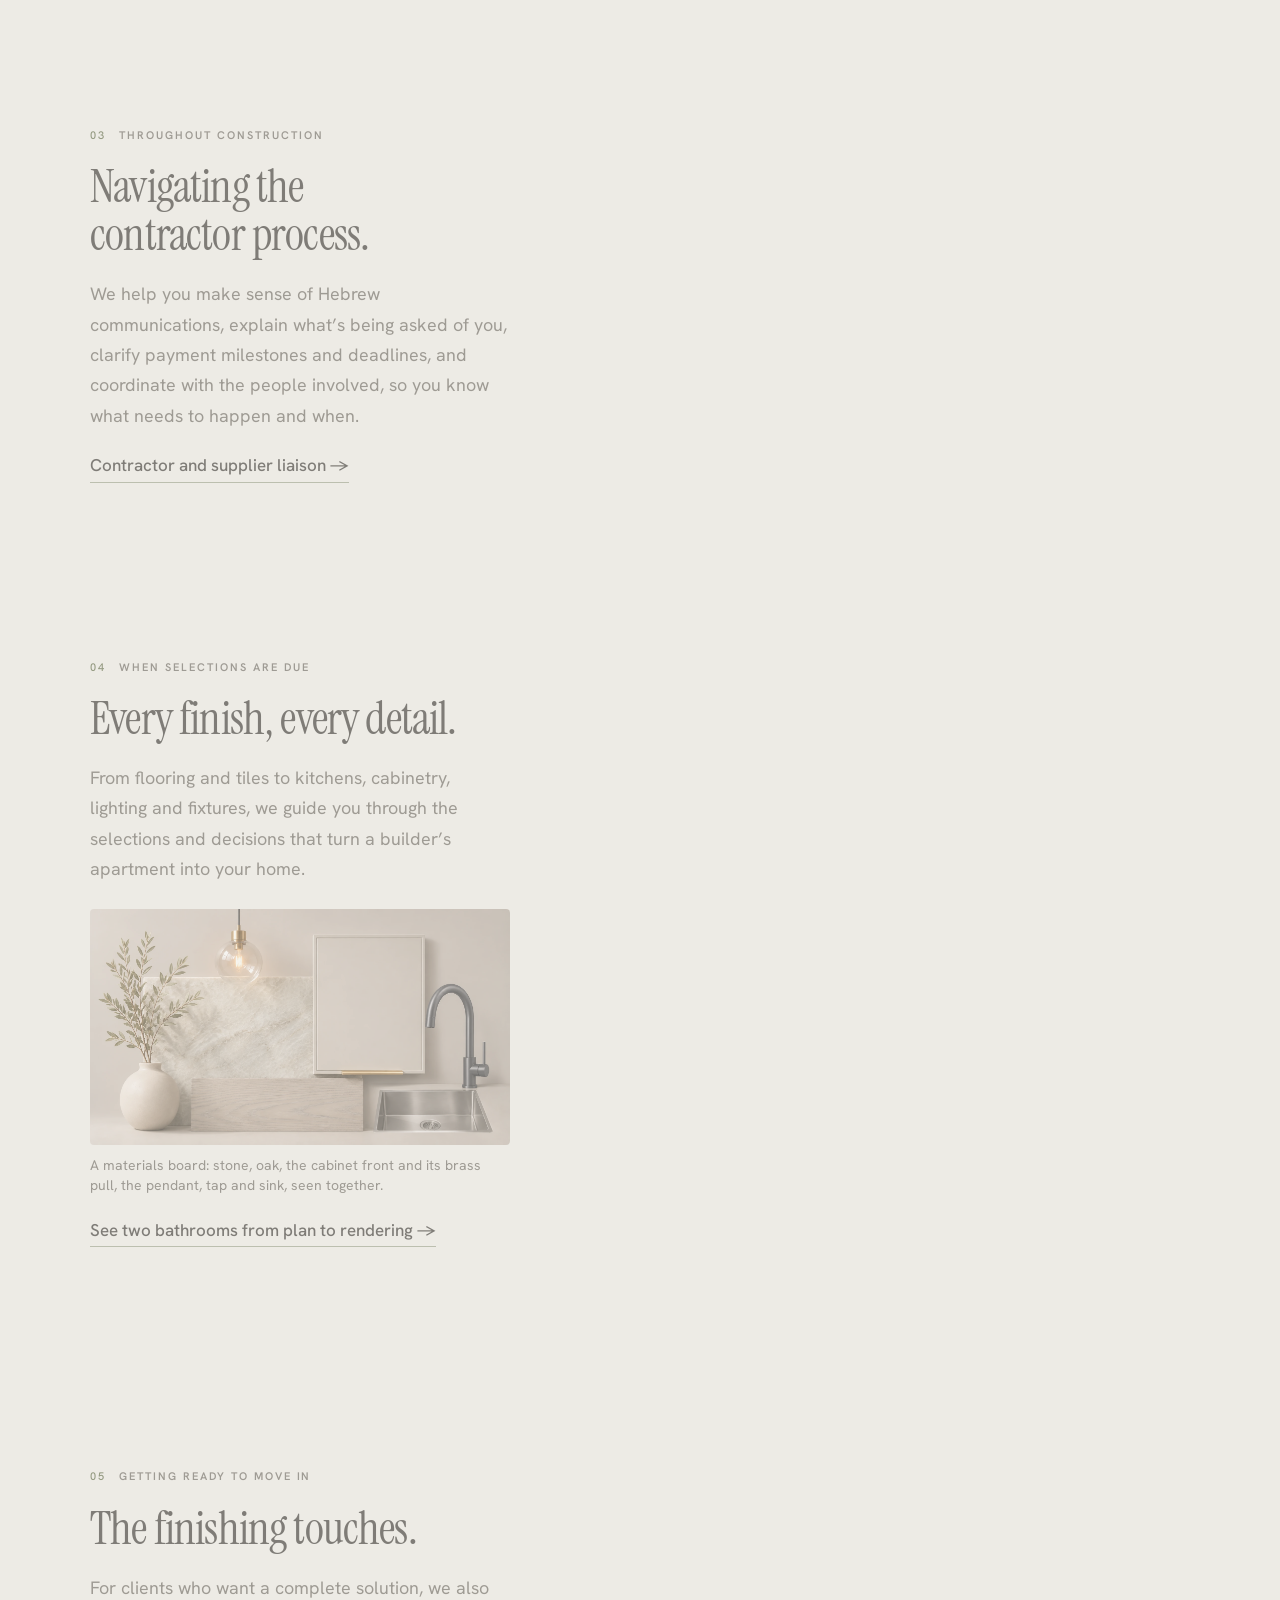
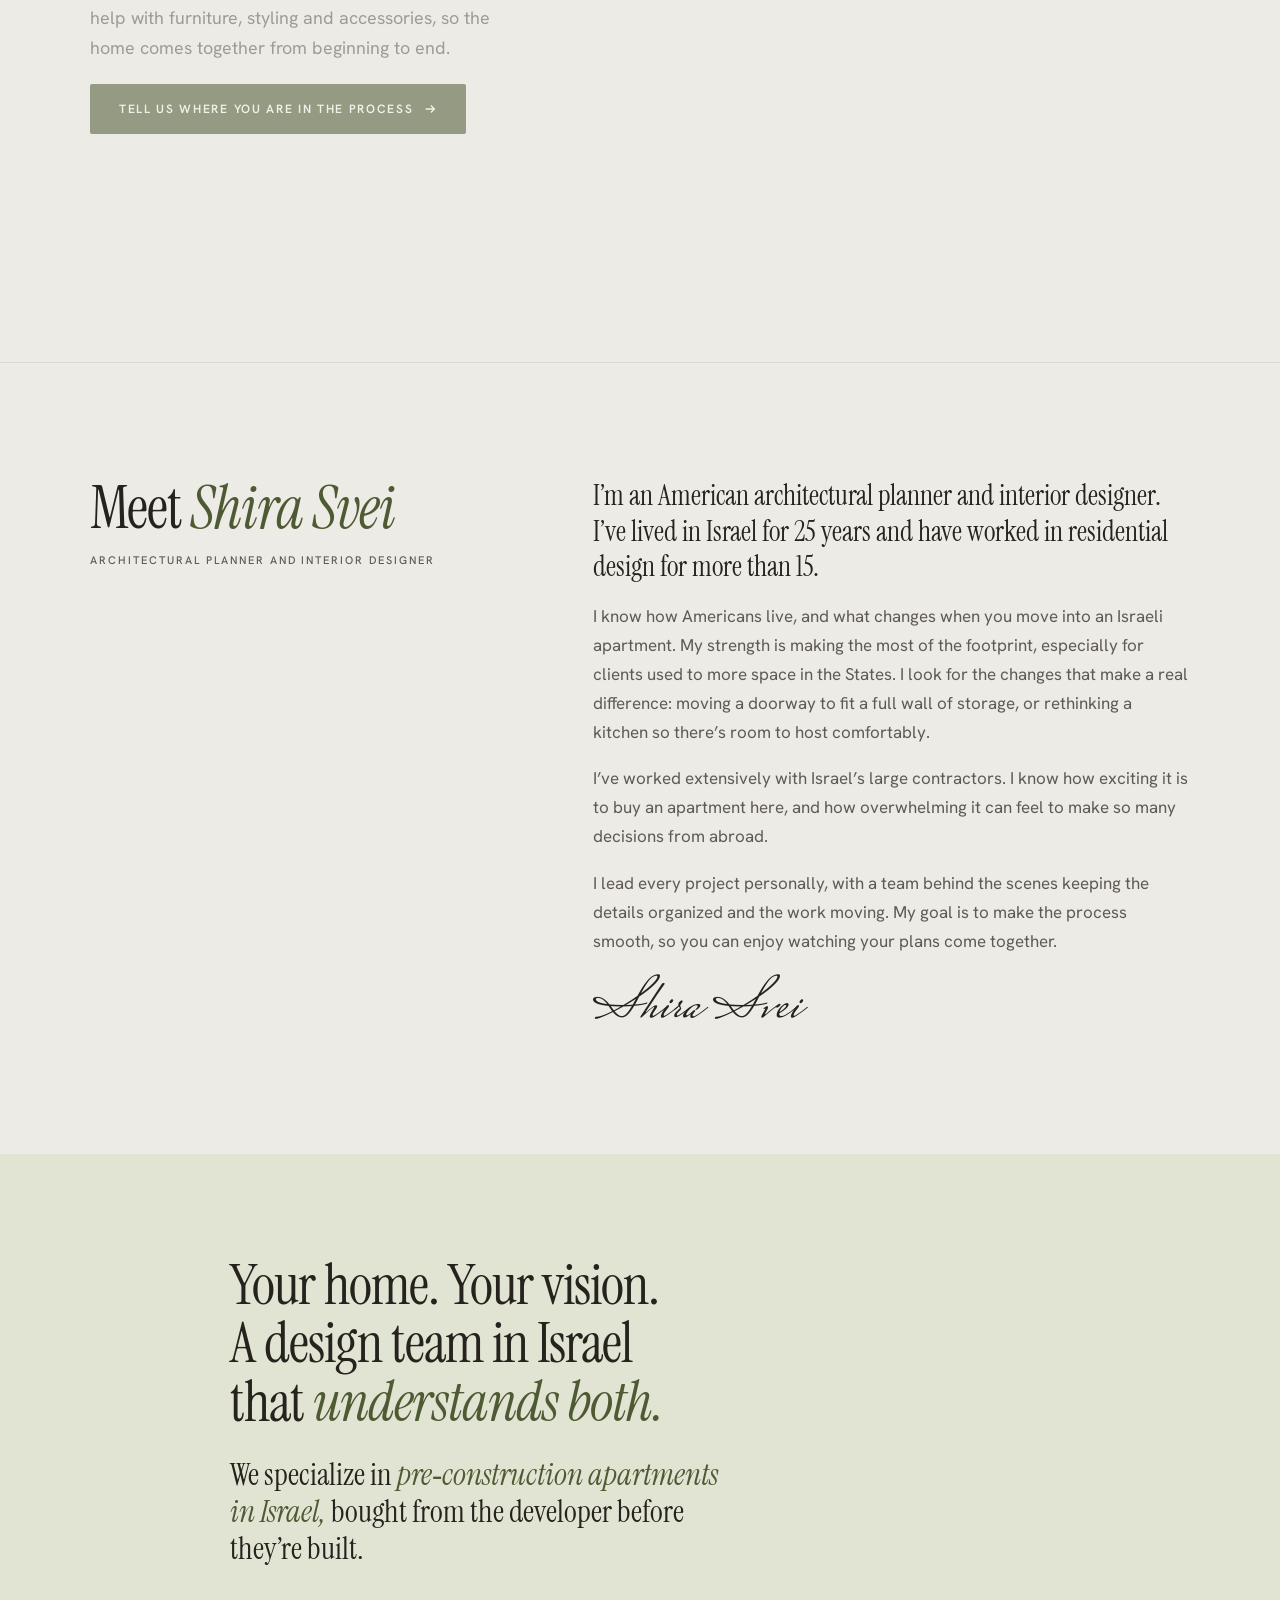
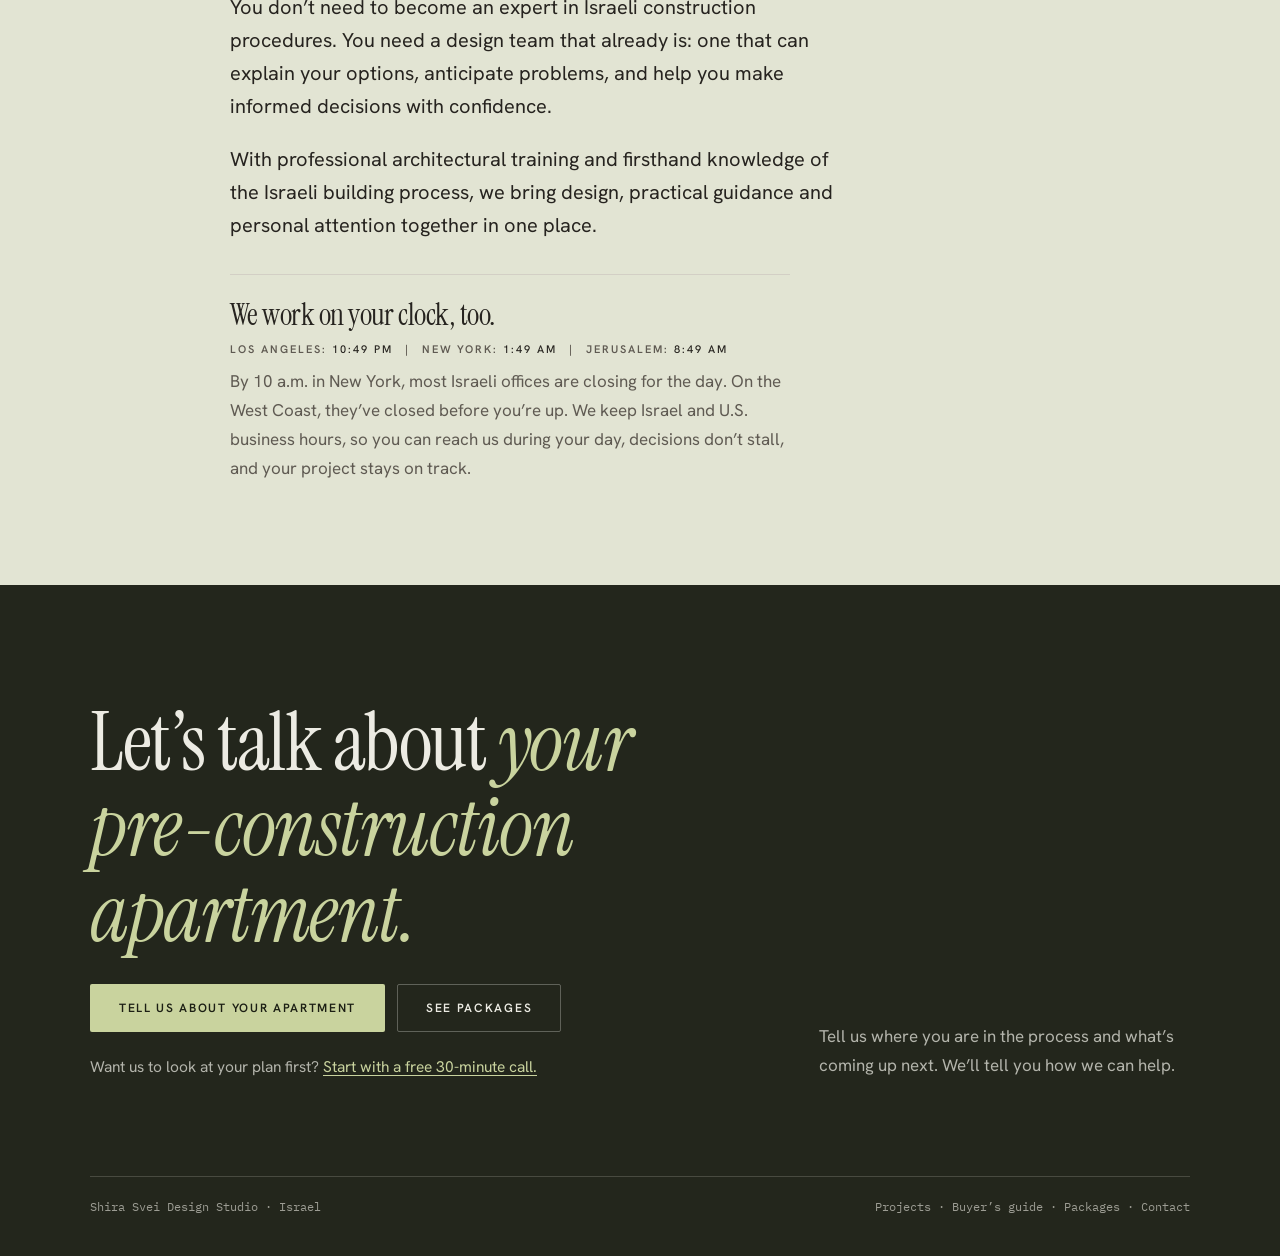
==== commit 642c391b: "Liaison: 20-message inbox flood, Skip button; rename to Contractor and supplier liaison Co-Authored-" ====
--- a/index.html
+++ b/index.html
@@ -82,7 +82,7 @@
         <span class="label"><b>03</b> Throughout construction</span>
         <h2>Navigating the contractor process.</h2>
         <p>We help you make sense of Hebrew communications, explain what’s being asked of you, clarify payment milestones and deadlines, and coordinate with the people involved, so you know what needs to happen and when.</p>
-        <a class="textlink" href="packages.html#liaison">Contractor liaison →</a>
+        <a class="textlink" href="packages.html#liaison">Contractor and supplier liaison →</a>
       </div>
       <div class="story-step" id="stage-4">
         <span class="label"><b>04</b> When selections are due</span>
--- a/styles.css
+++ b/styles.css
@@ -1382,3 +1382,69 @@
 @media (max-width:560px){.with-clock{font-size:min(12px,2.5vw);letter-spacing:.02em;gap:min(12px,1.6vw)}}
 .with-clock b{font-weight:500;color:var(--ink)}
 html[lang="he"] .with-clock{display:none}
+
+/* Contractor liaison: "See what this looks like" inbox animation (liaison-inbox.js, owner Nov 24) */
+.lx-open{font:inherit;font-size:14.5px;background:none;border:0;border-bottom:1px solid var(--olive);color:var(--ink);padding:0 0 2px;margin:2px 0 0 38px;cursor:pointer;justify-self:start;min-height:32px}
+.lx-open:hover{color:var(--olive)}
+.lx-open:focus-visible{outline:2px solid var(--olive);outline-offset:4px}
+html[dir="rtl"] .lx-open{margin:2px 38px 0 0}
+dialog.lx-dlg{border:0;padding:0;background:transparent;width:min(720px,calc(100vw - 24px));max-width:none;max-height:calc(100dvh - 24px);overflow:visible}
+dialog.lx-dlg::backdrop{background:rgba(15,16,13,.72)}
+.lx{background:var(--sheet);color:var(--ink);border-radius:6px;padding:clamp(20px,4vw,36px);max-height:calc(100dvh - 24px);overflow:auto;overscroll-behavior:contain;display:grid;gap:14px}
+.lx-x{position:absolute;top:8px;right:8px;width:44px;height:44px;border-radius:50%;border:0;background:var(--stone);color:var(--ink);font:400 24px/1 var(--body);cursor:pointer;z-index:2}
+html[dir="rtl"] .lx-x{right:auto;left:8px}
+.lx-x:focus-visible{outline:2px solid var(--olive);outline-offset:2px}
+.lx-kicker{margin:0;color:var(--olive)}
+.lx-cap{margin:0;font:400 clamp(22px,3.2vw,30px)/1.15 var(--display);max-width:26ch;min-height:2.3em}
+.lx-box{border:1px solid var(--rule);border-radius:4px;background:var(--paper);color:#1F1D1A}
+.lx-bar{display:flex;justify-content:space-between;align-items:center;gap:12px;padding:10px 16px;border-bottom:1px solid #E4E0D7;font:500 11px/1.3 var(--mono);letter-spacing:.08em;text-transform:uppercase;color:#5F5A52}
+.lx-count b{display:inline-block;min-width:22px;padding:2px 7px;border-radius:999px;background:#4E5A33;color:#F6F5EE;text-align:center;font-weight:500;transition:background .3s}
+.lx-list{list-style:none;margin:0;padding:0}
+.lx-row{display:grid;grid-template-columns:12px 1fr;column-gap:12px;padding:12px 16px;border-bottom:1px solid #EEEBE4;opacity:0;transform:translateY(6px);transition:opacity .45s,transform .45s,background .4s}
+.lx-row:last-child{border-bottom:0}
+.lx-row.in{opacity:1;transform:none}
+.lx-dot{width:9px;height:9px;border-radius:50%;background:#4E5A33;margin-top:7px;transition:background .3s,transform .3s}
+.lx-row.done .lx-dot{background:transparent;width:8px;height:12px;border-radius:0;border:solid #4E5A33;border-width:0 2px 2px 0;transform:rotate(45deg);margin:2px 0 0 2px}
+.lx-msg{display:grid;gap:2px;min-width:0}
+.lx p{max-width:none}
+.lx-msg p{margin:0}
+.lx-head{display:flex;justify-content:space-between;align-items:baseline;gap:12px;direction:ltr}
+.lx-subj{text-align:right}
+.lx-from{font:500 13px/1.3 var(--body);color:#5F5A52}
+.lx-subj{font:600 16px/1.35 var(--body);color:#1F1D1A;font-family:"Assistant","Arial Hebrew",Arial,var(--body)}
+.lx-row.done .lx-subj{font-weight:400}
+.lx-time{font:400 11.5px/1.4 var(--mono);color:#5F5A52}
+.lx-note{grid-column:2;display:grid;grid-template-rows:0fr;transition:grid-template-rows .5s ease}
+.lx-note > div{overflow:hidden;min-height:0}
+.lx-row.done .lx-note{grid-template-rows:1fr}
+.lx-note p{margin:0}
+.lx-note .lx-note-t{font:400 14.5px/1.5 var(--body);color:#1F1D1A;border-inline-start:2px solid #4E5A33;padding-inline-start:12px;margin-top:8px}
+.lx-note .lx-due{font:500 11px/1.3 var(--mono);letter-spacing:.06em;text-transform:uppercase;color:#4E5A33;padding-inline-start:14px;margin-top:6px}
+.lx-end{display:none;gap:12px;padding-top:6px}
+.lx-over .lx-end{display:grid;animation:lxfade .6s ease both}
+.lx-end p{margin:0}
+.lx-end-h{font:400 clamp(24px,3.2vw,32px)/1.1 var(--display)}
+.lx-end-p{color:var(--muted);max-width:56ch}
+.lx-end-btns{display:flex;flex-wrap:wrap;gap:10px;margin-top:4px}
+.lx-end-btns .btn{min-height:44px;cursor:pointer;font-family:var(--body)}
+.lx-end-btns button.btn{background:transparent}
+@keyframes lxfade{from{opacity:0;transform:translateY(6px)}to{opacity:1;transform:none}}
+@media (max-width:560px){
+  .lx{padding:20px 16px}
+  .lx-bar,.lx-row{padding-inline:12px}
+  .lx-head{display:contents}
+  .lx-from{order:1;text-align:right}
+  .lx-subj{order:2}
+  .lx-time{order:3;text-align:right;font-size:11px}
+}
+.lx-skip{position:absolute;top:14px;right:62px;min-height:32px;padding:0 4px;background:none;border:0;border-bottom:1px solid var(--rule);color:var(--muted);font:500 12px/1 var(--body);cursor:pointer;visibility:hidden}
+html[dir="rtl"] .lx-skip{right:auto;left:62px}
+.lx-playing .lx-skip{visibility:visible}
+.lx-skip:hover{color:var(--ink)}
+.lx-skip:focus-visible{outline:2px solid var(--olive);outline-offset:3px}
+.lx-many .lx-count b{background:#8E3B24}
+.lx-list{max-height:min(52vh,470px);overflow:auto;overscroll-behavior:contain;scrollbar-width:thin}
+.lx-kicker{padding-right:170px}
+html[dir="rtl"] .lx-kicker{padding-right:0;padding-left:150px}
+@media (max-width:560px){.lx-list{max-height:48vh}.lx-cap{min-height:2.4em}}
+.lx-list{position:relative}
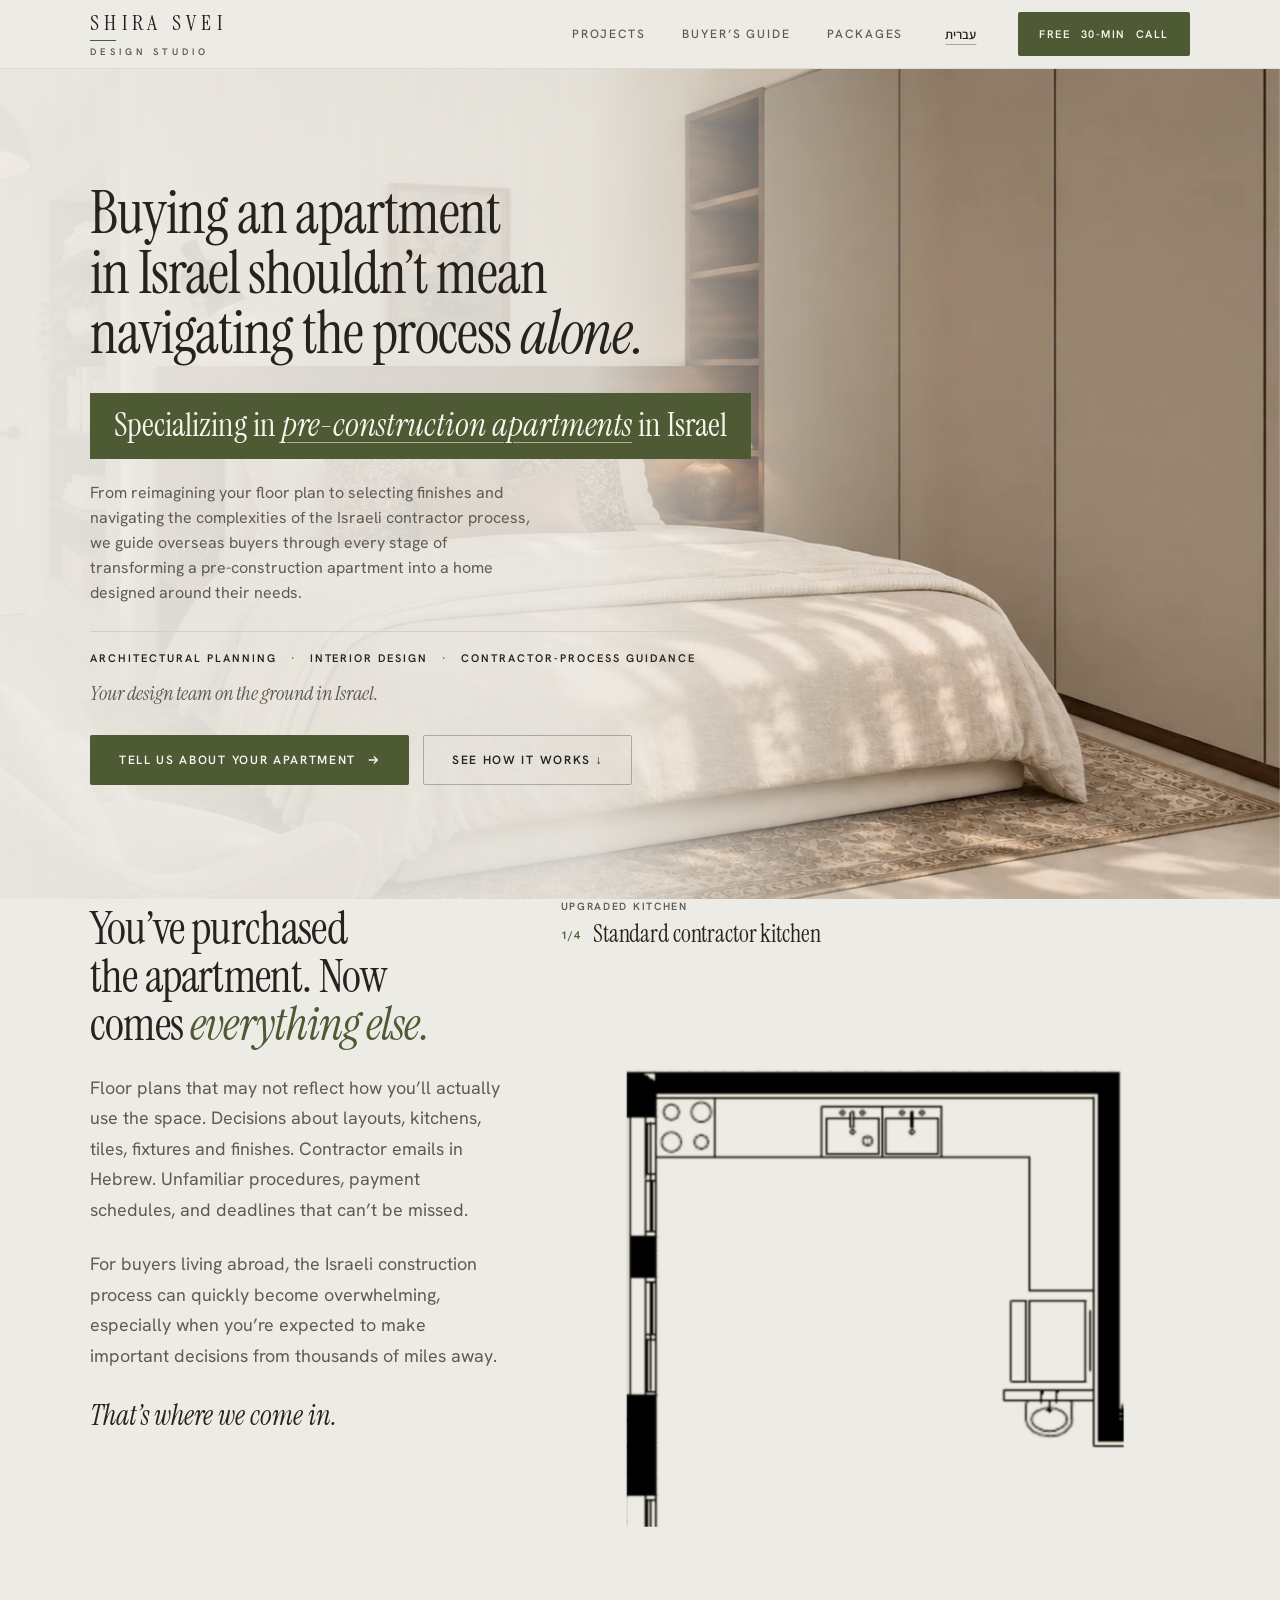
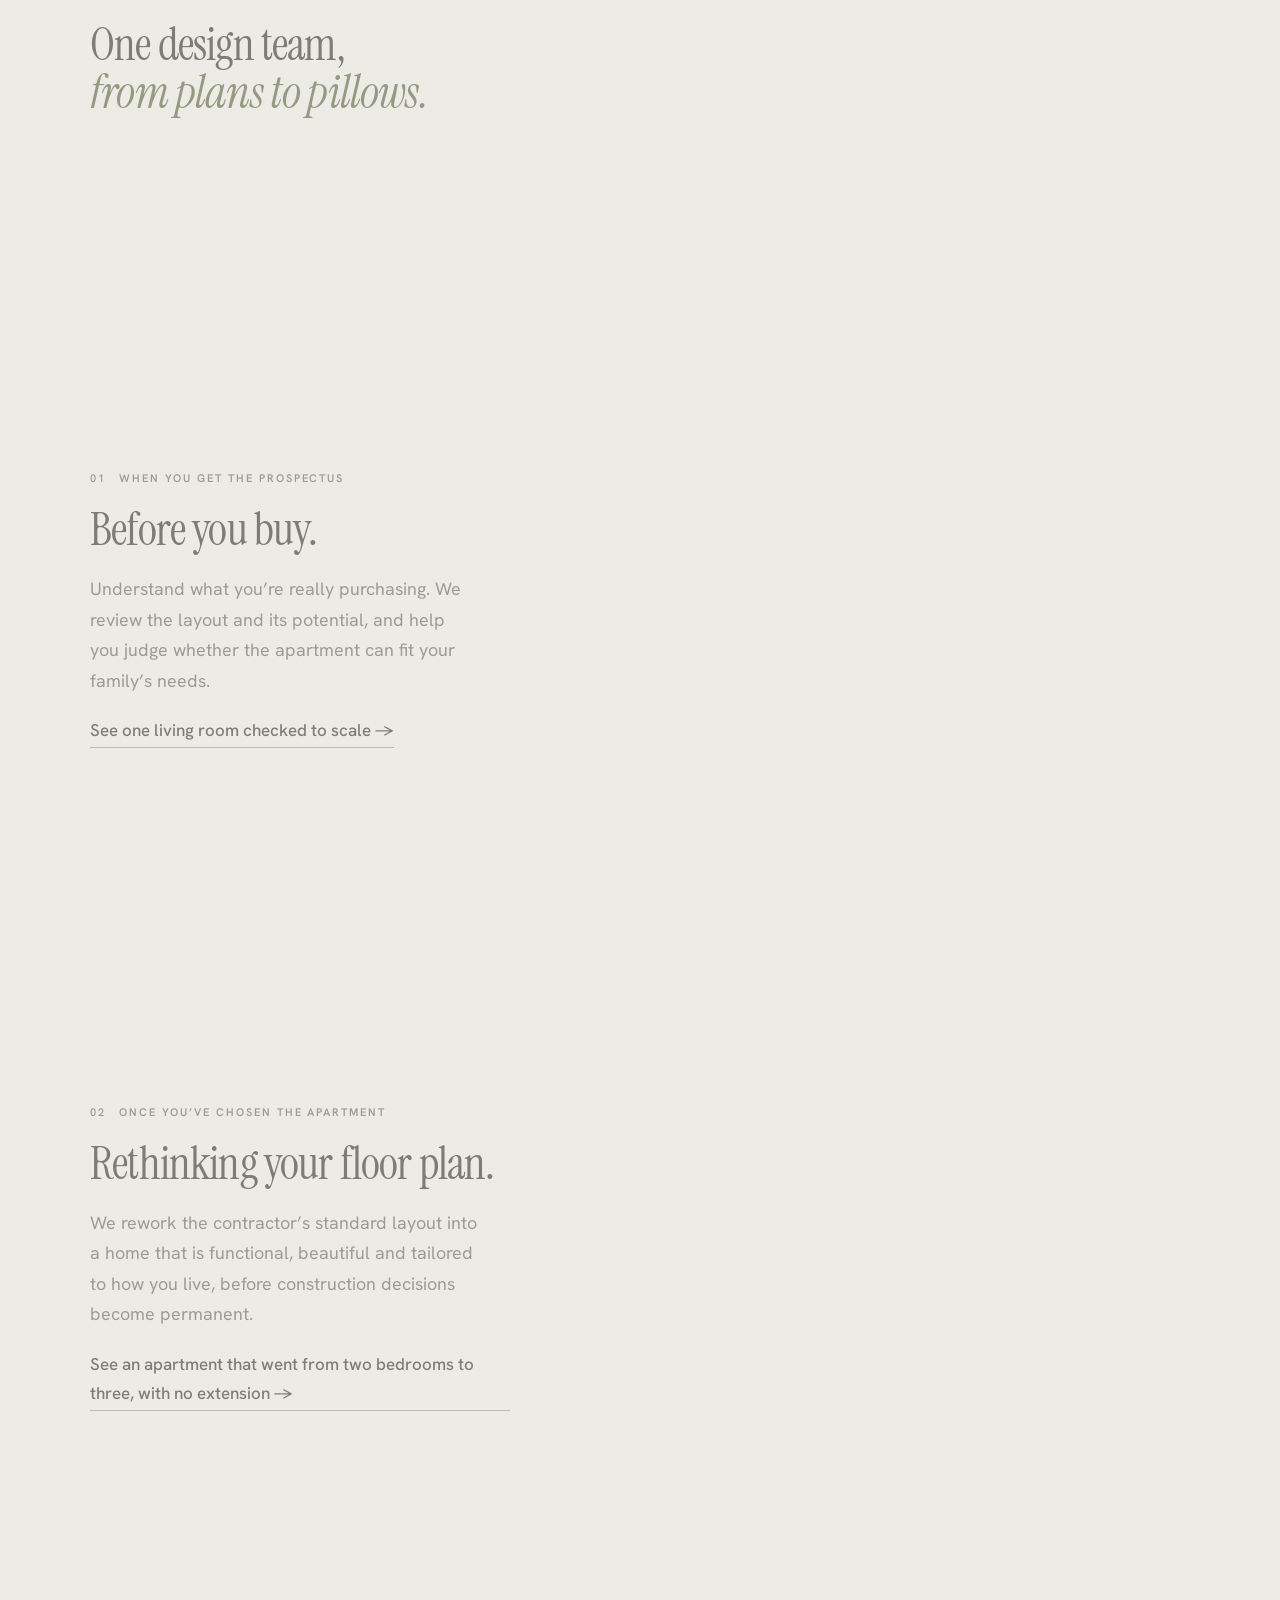
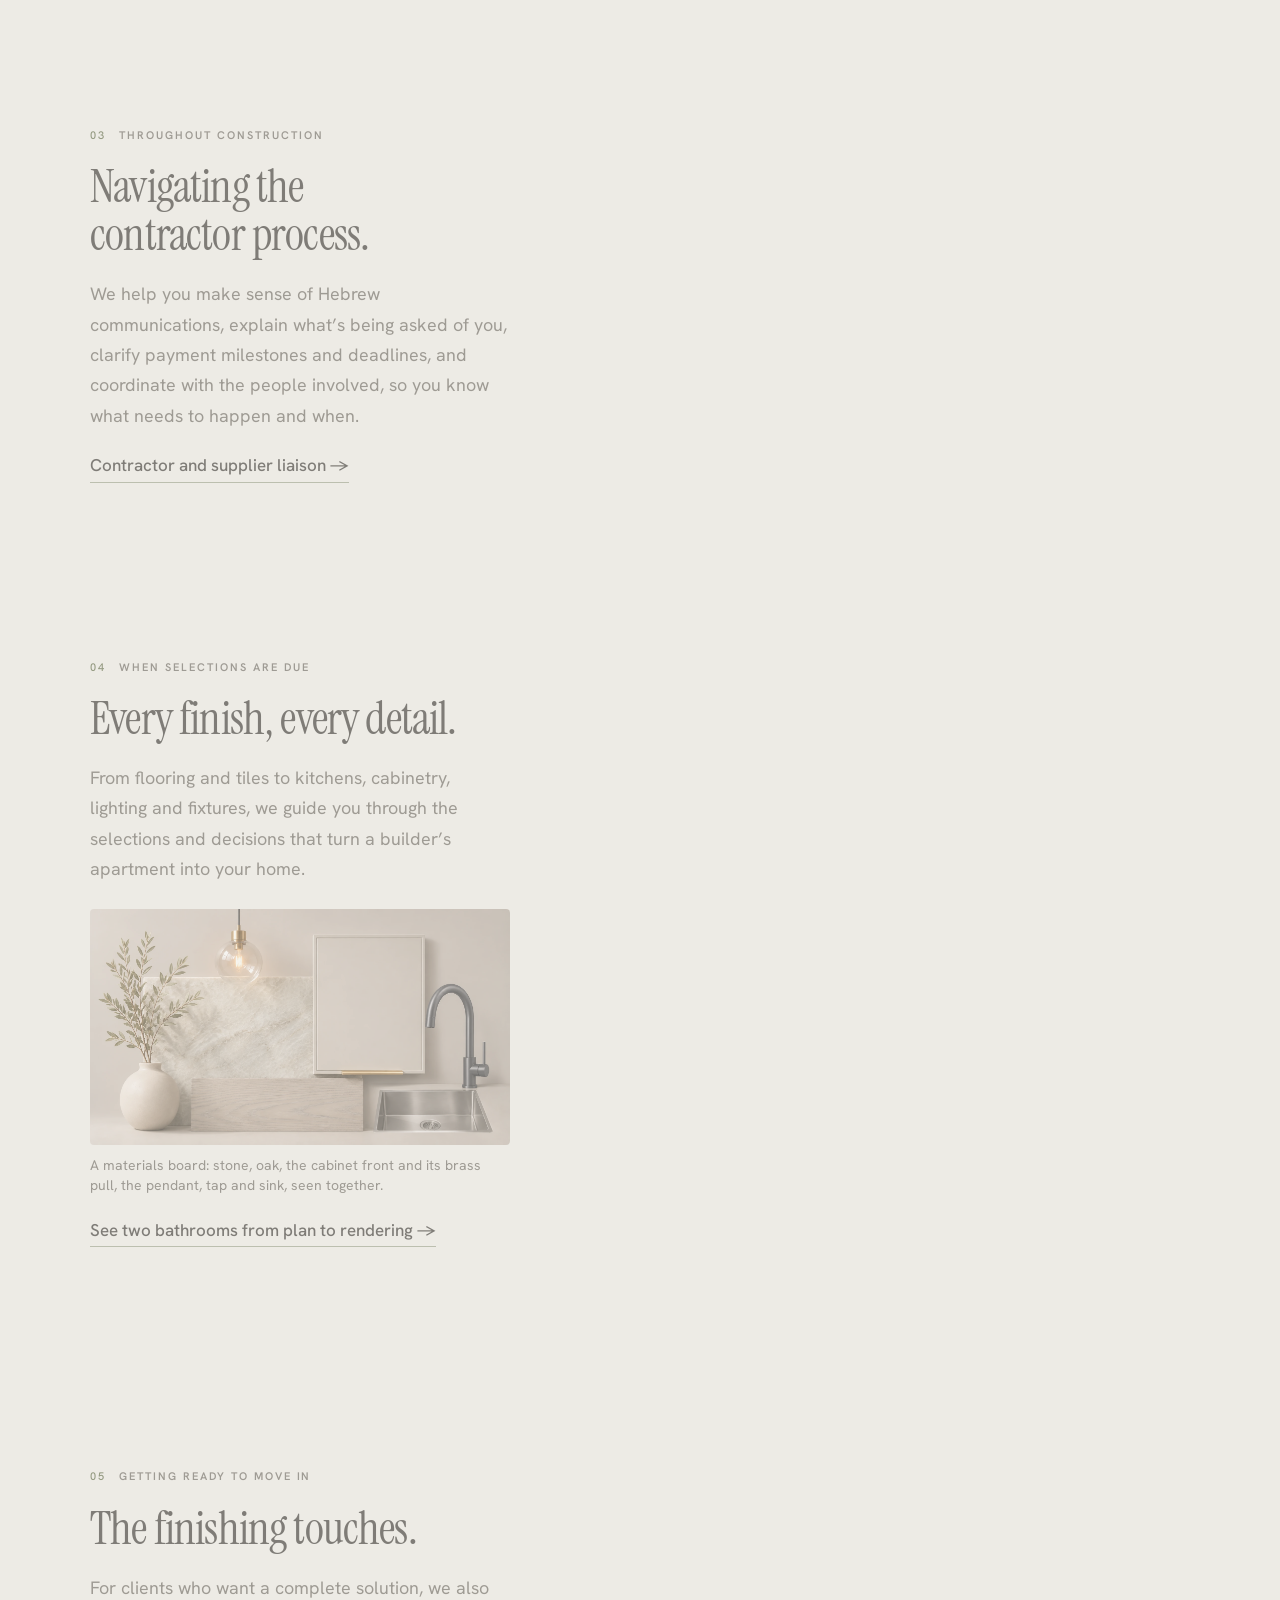
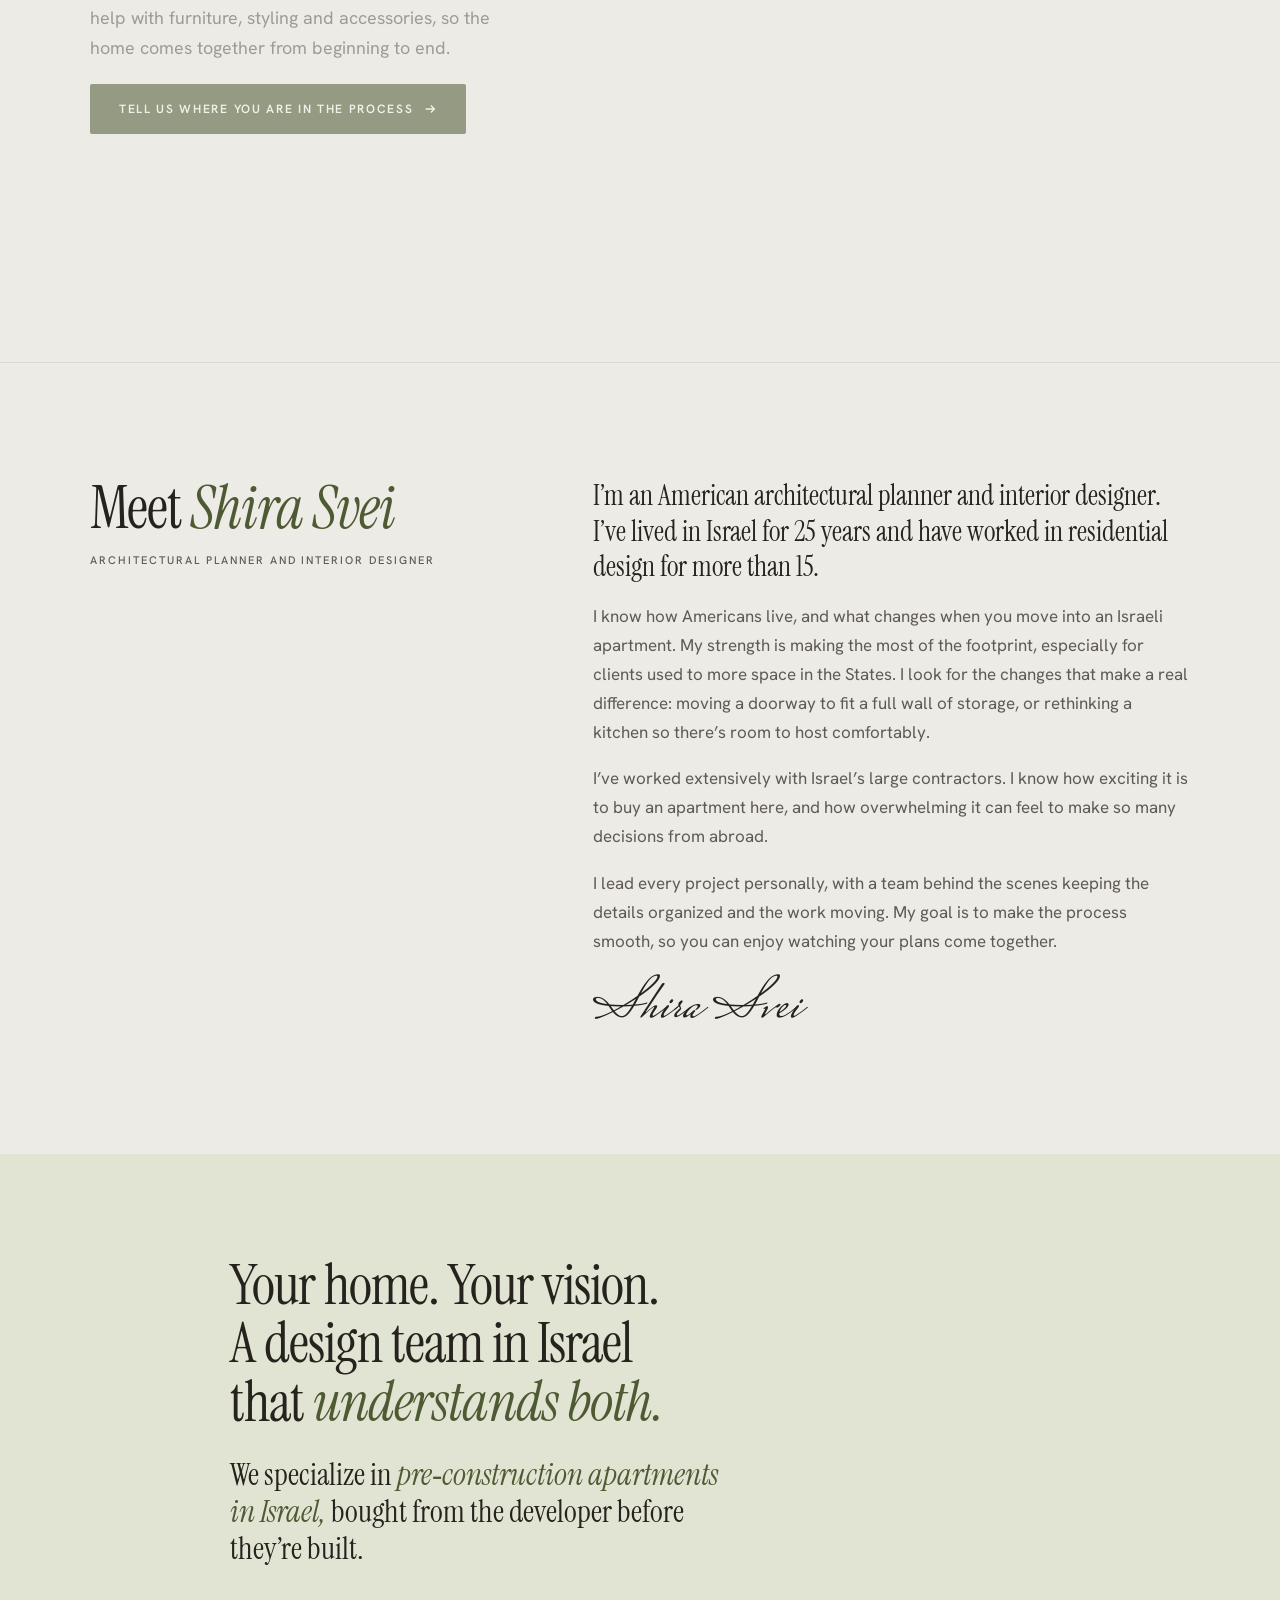
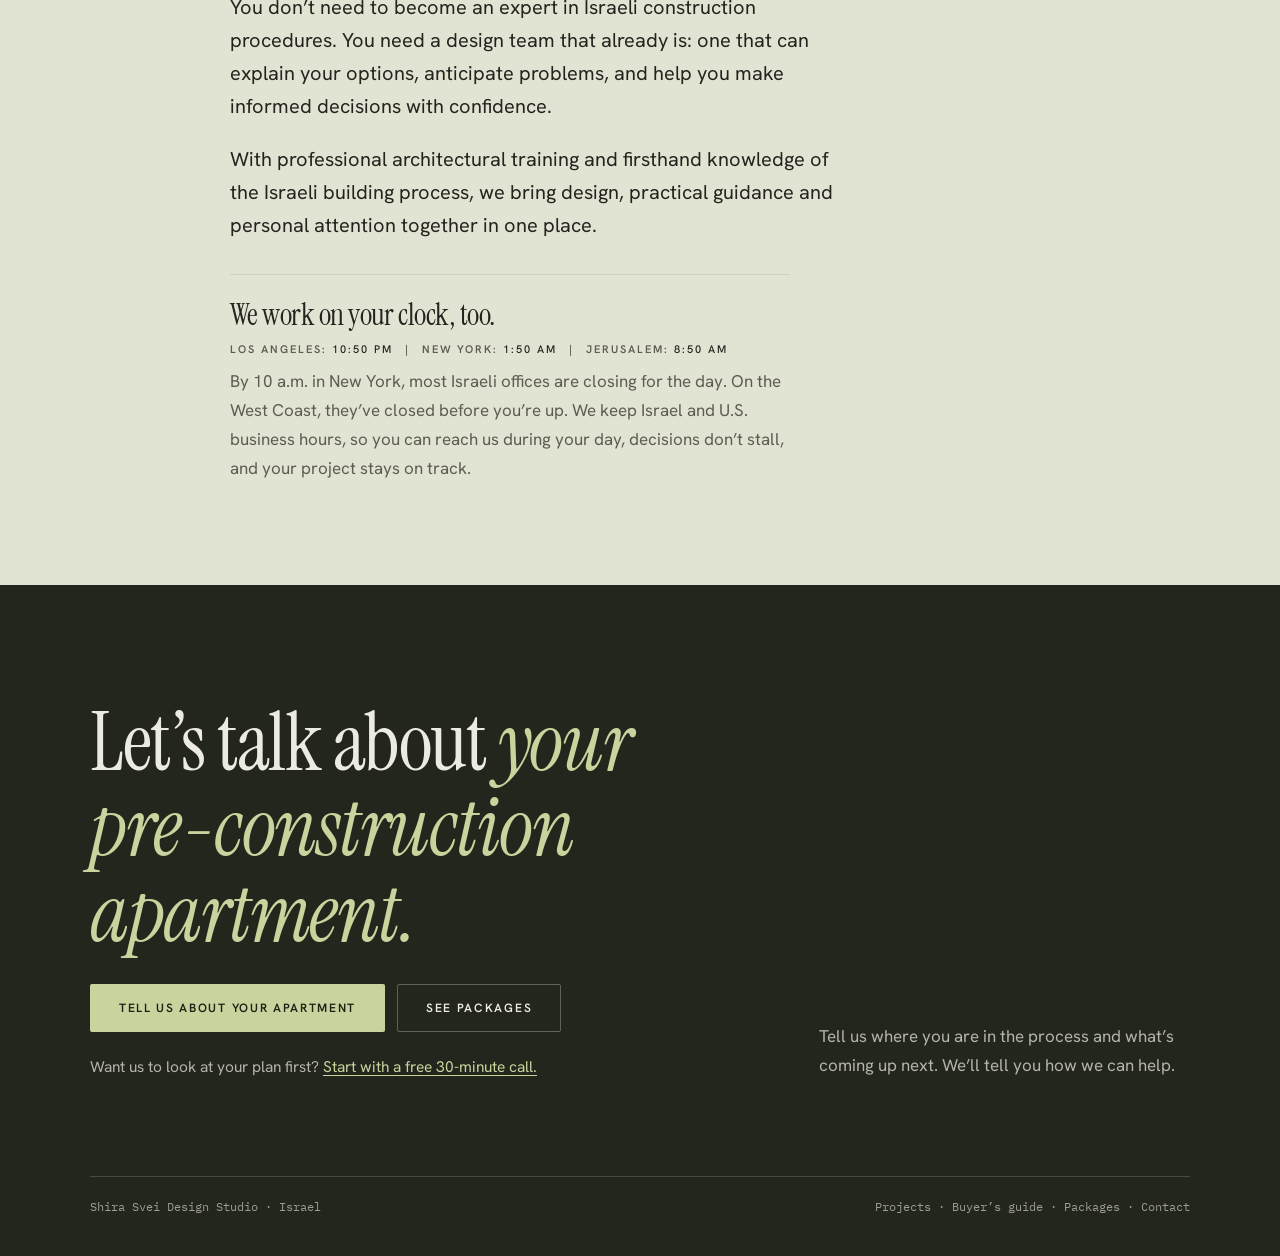
==== commit 01ebbf8a: "Booking link: switch to the new appointment page on shira@shirasvei.com Co-Authored-By: Claude Opus " ====
--- a/index.html
+++ b/index.html
@@ -21,7 +21,7 @@
       <a class="hide-sm" href="projects.html">Projects</a>
       <a class="hide-sm" href="guide.html">Buyer’s guide</a>
       <a class="hide-sm" href="packages.html">Packages</a>
-      <a class="btn btn-primary" href="https://calendar.app.google/4QgwyBekD6NayyUT6" target="_blank" rel="noopener">Free <span class="xs-hide">30-min </span>call</a>
+      <a class="btn btn-primary" href="https://calendar.app.google/oiMrJbxqETnfsCGP8" target="_blank" rel="noopener">Free <span class="xs-hide">30-min </span>call</a>
       <button class="menu-btn" type="button" aria-expanded="false" aria-controls="site-menu"><span class="menu-icon" aria-hidden="true"></span><span class="menu-word">Menu</span></button>
       <div class="menu-panel" id="site-menu" hidden>
         <a href="#model">How we help</a>
@@ -171,7 +171,7 @@
             <a class="btn btn-primary" href="contact.html">Tell us about your apartment</a>
             <a class="btn btn-ghost" href="packages.html">See packages</a>
           </div>
-          <p class="close-intro">Want us to look at your plan first? <a href="https://calendar.app.google/4QgwyBekD6NayyUT6" target="_blank" rel="noopener">Start with a free 30-minute call.</a></p>
+          <p class="close-intro">Want us to look at your plan first? <a href="https://calendar.app.google/oiMrJbxqETnfsCGP8" target="_blank" rel="noopener">Start with a free 30-minute call.</a></p>
         </div>
         <p>Tell us where you are in the process and what’s coming up next. We’ll tell you how we can help.</p>
       </div>
--- a/styles.css
+++ b/styles.css
@@ -344,17 +344,32 @@
 .credit{margin-top:16px;font:400 12px/1.4 var(--mono);color:var(--muted)}
 
 /* bathrooms */
-.bath{display:grid;grid-template-columns:.9fr 1.1fr;gap:clamp(24px,4vw,56px);align-items:start;scroll-margin-top:90px}
-@media (max-width:860px){.bath{grid-template-columns:1fr}}
-.inputs{display:grid;grid-template-columns:1fr 1fr;gap:12px}
-.inputs figure{margin:0;display:grid;gap:8px;align-content:start}
-.inputs figure.plan{grid-row:span 2}
-.inputs img{width:100%;border-radius:3px;background:var(--paper);border:1px solid var(--rule);object-fit:contain;cursor:zoom-in}
-.inputs figure:not(.plan) img{aspect-ratio:4/3;object-fit:cover}
-.render{margin:0;display:grid;gap:10px}
-.render img{width:100%;border-radius:3px;cursor:zoom-in}
-.render figcaption,.inputs figcaption{font:400 12px/1.4 var(--mono);color:var(--muted)}
-.eq{font:500 12px/1 var(--mono);letter-spacing:.08em;text-transform:uppercase;color:var(--olive)}
+/* Bathrooms (owner, Nov 25): an equation, everything large. Your plan + your materials = the rendering.
+   The plan is not a button (owner). Materials: the owner's styled board photo, or a mosaic cut from the rendering,
+   with colour dots under it. */
+.bath{display:grid;gap:clamp(22px,3vw,36px);scroll-margin-top:90px}
+.bath-head{display:grid;gap:10px}
+.bath-head h2{font-size:clamp(32px,3.6vw,48px);line-height:1.02}
+.bath-text{margin:0;color:var(--muted);max-width:56ch}
+.bs-k{font:500 11.5px/1.2 var(--mono);letter-spacing:.1em;text-transform:uppercase;color:var(--olive)}
+.bath-sum{display:grid;grid-template-columns:minmax(0,.78fr) auto minmax(0,1.6fr);gap:clamp(14px,2.2vw,30px);align-items:center}
+.bs-op{font:400 clamp(44px,5vw,64px)/1 var(--display);color:var(--olive);text-align:center}
+.bs-plan,.bs-mat{margin:0;display:grid;gap:12px;align-content:start}
+.bs-plan img{display:block;width:100%;height:auto;background:#fff;border:1px solid var(--rule);border-radius:3px;padding:clamp(8px,1.4vw,18px)}
+.bs-board{display:block;width:100%;height:auto;border-radius:3px;box-shadow:0 30px 60px -40px rgba(40,34,26,.55)}
+.bb-chips{list-style:none;margin:4px 0 0;padding:0;display:flex;flex-wrap:wrap;gap:12px 22px}
+.bb-chips li{display:grid;justify-items:center;gap:6px;width:64px}
+.bb-chips i{display:block;width:40px;height:40px;border-radius:50%;box-shadow:0 0 0 1px rgba(46,43,39,.14) inset}
+.bb-chips span{font:600 9.5px/1.3 var(--body);letter-spacing:.1em;text-transform:uppercase;color:var(--muted);text-align:center}
+.bath-out{display:grid;justify-items:center;gap:clamp(10px,1.6vw,20px)}
+.bath-render{margin:0;display:grid;gap:10px;justify-items:center}
+.bath-render img{display:block;width:auto;max-width:min(100%,980px);height:auto;max-height:86vh;border-radius:4px;cursor:zoom-in;box-shadow:0 34px 60px -34px rgba(31,29,26,.45)}
+@media (max-width:860px){
+  .bath-sum{grid-template-columns:1fr}
+  .bs-plan img{max-width:440px;margin:0 auto}
+  .bath-render img{max-height:none;width:100%}
+}
+
 
 /* work grid */
 .work{display:grid;grid-template-columns:repeat(2,1fr);gap:clamp(20px,3vw,32px) 16px}
@@ -1448,3 +1463,42 @@
 html[dir="rtl"] .lx-kicker{padding-right:0;padding-left:150px}
 @media (max-width:560px){.lx-list{max-height:48vh}.lx-cap{min-height:2.4em}}
 .lx-list{position:relative}
+/* "See an example" links under the packages (owner, Nov 24) */
+a.lx-open{display:inline-flex;align-items:center;text-decoration:none}
+.oex-consult{margin:6px 0 0;justify-self:start}
+html[dir="rtl"] .oex-consult{margin:6px 0 0}
+
+/* Neve Amim kitchen, stage by stage (project-kitchen.html, kitchen3d.js k3d-stepper; owner, Nov 24) */
+.kx{display:grid;gap:16px}
+.kx .k3d-stage{aspect-ratio:auto;display:grid;gap:10px;background:transparent;border:0;border-radius:0;overflow:visible}
+.kx .k3d-tag{position:static;max-width:none;padding:0;background:none;box-shadow:none;border:0}
+.kx .k3d-view{position:relative;aspect-ratio:1452/720;background:#fff;border:1px solid var(--rule);border-radius:3px;overflow:hidden}
+.kx .k3d-view canvas{position:absolute;inset:0;width:100%;height:100%;display:block}
+.kx:not(.k3d-live) .k3d-photo{opacity:1}
+.kx-bar{display:flex;flex-wrap:wrap;gap:12px;justify-content:space-between;align-items:center}
+.kx-steps,.kx-nav{display:flex;flex-wrap:wrap;gap:6px}
+.kx-bar button{font:500 14px/1 var(--body);color:var(--ink);background:transparent;border:1px solid var(--rule);border-radius:999px;padding:0 16px;min-height:44px;cursor:pointer}
+.kx-bar button span{font:500 11px/1 var(--mono);color:var(--muted);margin-right:4px}
+.kx-bar button:hover{border-color:var(--olive)}
+.kx-bar button:focus-visible{outline:2px solid var(--olive);outline-offset:2px}
+.kx-steps button[aria-pressed="true"]{background:var(--olive);border-color:var(--olive);color:var(--on-olive)}
+.kx-steps button[aria-pressed="true"] span{color:inherit;opacity:.8}
+.kx-next{background:var(--ink)!important;color:var(--stone)!important;border-color:var(--ink)!important}
+.kx-bar button:disabled{opacity:.35;cursor:default}
+.kx-descs p{margin:0;max-width:62ch;font-size:17px;line-height:1.6;color:var(--ink)}
+.kx-more{margin-top:28px}
+.k3d-static.kx .kx-bar,.k3d-static.kx .kx-descs p{display:none}
+.k3d-static.kx .kx-descs p[data-kx-step="4"]{display:block}
+@media (max-width:719px){
+  .kx .k3d-view{aspect-ratio:4/3.4}
+  .kx-bar{display:grid}
+  .kx-steps{display:grid;grid-template-columns:1fr 1fr}
+  .kx-nav{justify-content:space-between}
+  .kx-nav .kx-next{flex:1}
+}
+html[dir="rtl"] .kx-prev{transform:scaleX(-1)}
+.kx-mat{position:absolute;inset:0;width:100%;height:100%;object-fit:cover;object-position:50% 45%;background:var(--sheet);opacity:0;transition:opacity .6s ease;z-index:2;pointer-events:none}
+.kx-mat.on{opacity:1}
+@media (prefers-reduced-motion:reduce){.kx-mat{transition:none}}
+@media (max-width:719px){.kx-steps{display:flex;flex-wrap:wrap;gap:6px}.kx-bar button{padding:0 13px}}
+@media (max-width:480px){.bb-chips{gap:10px 10px}.bb-chips li{width:58px}.bb-chips i{width:36px;height:36px}}
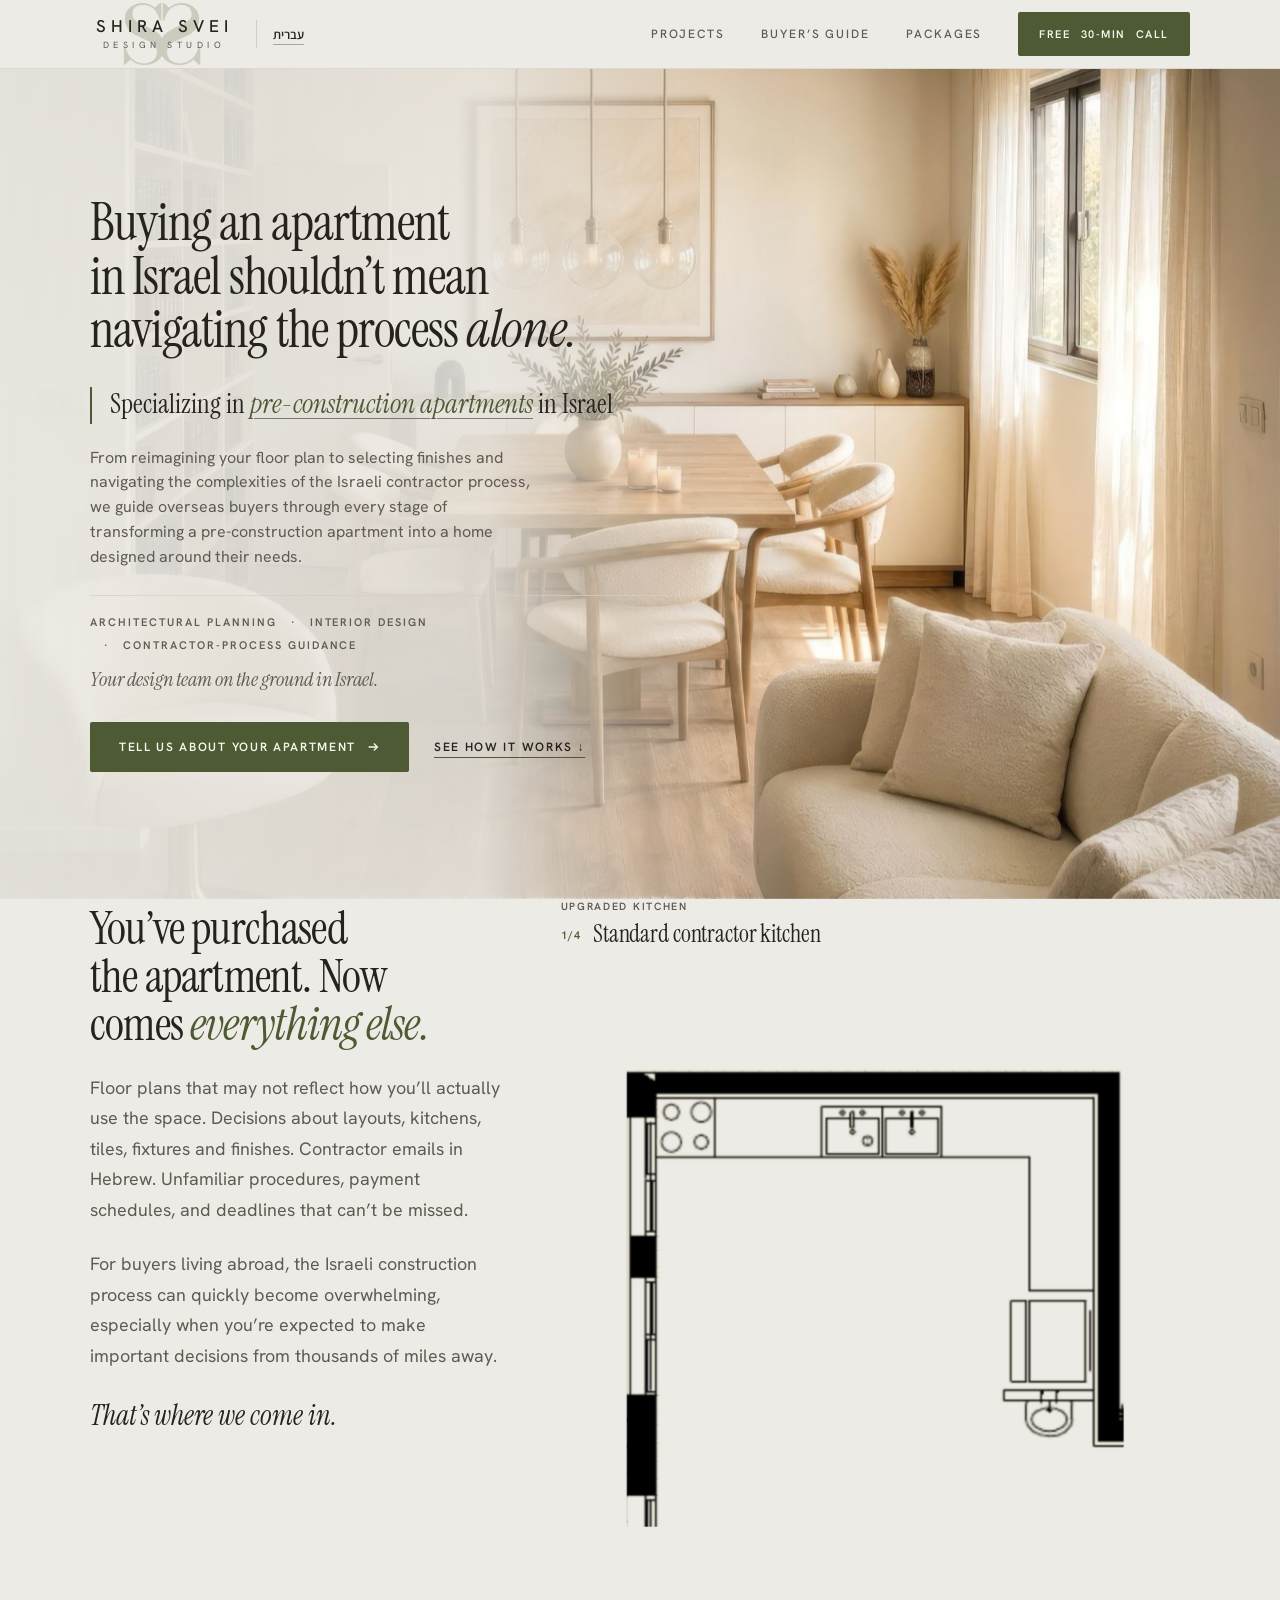
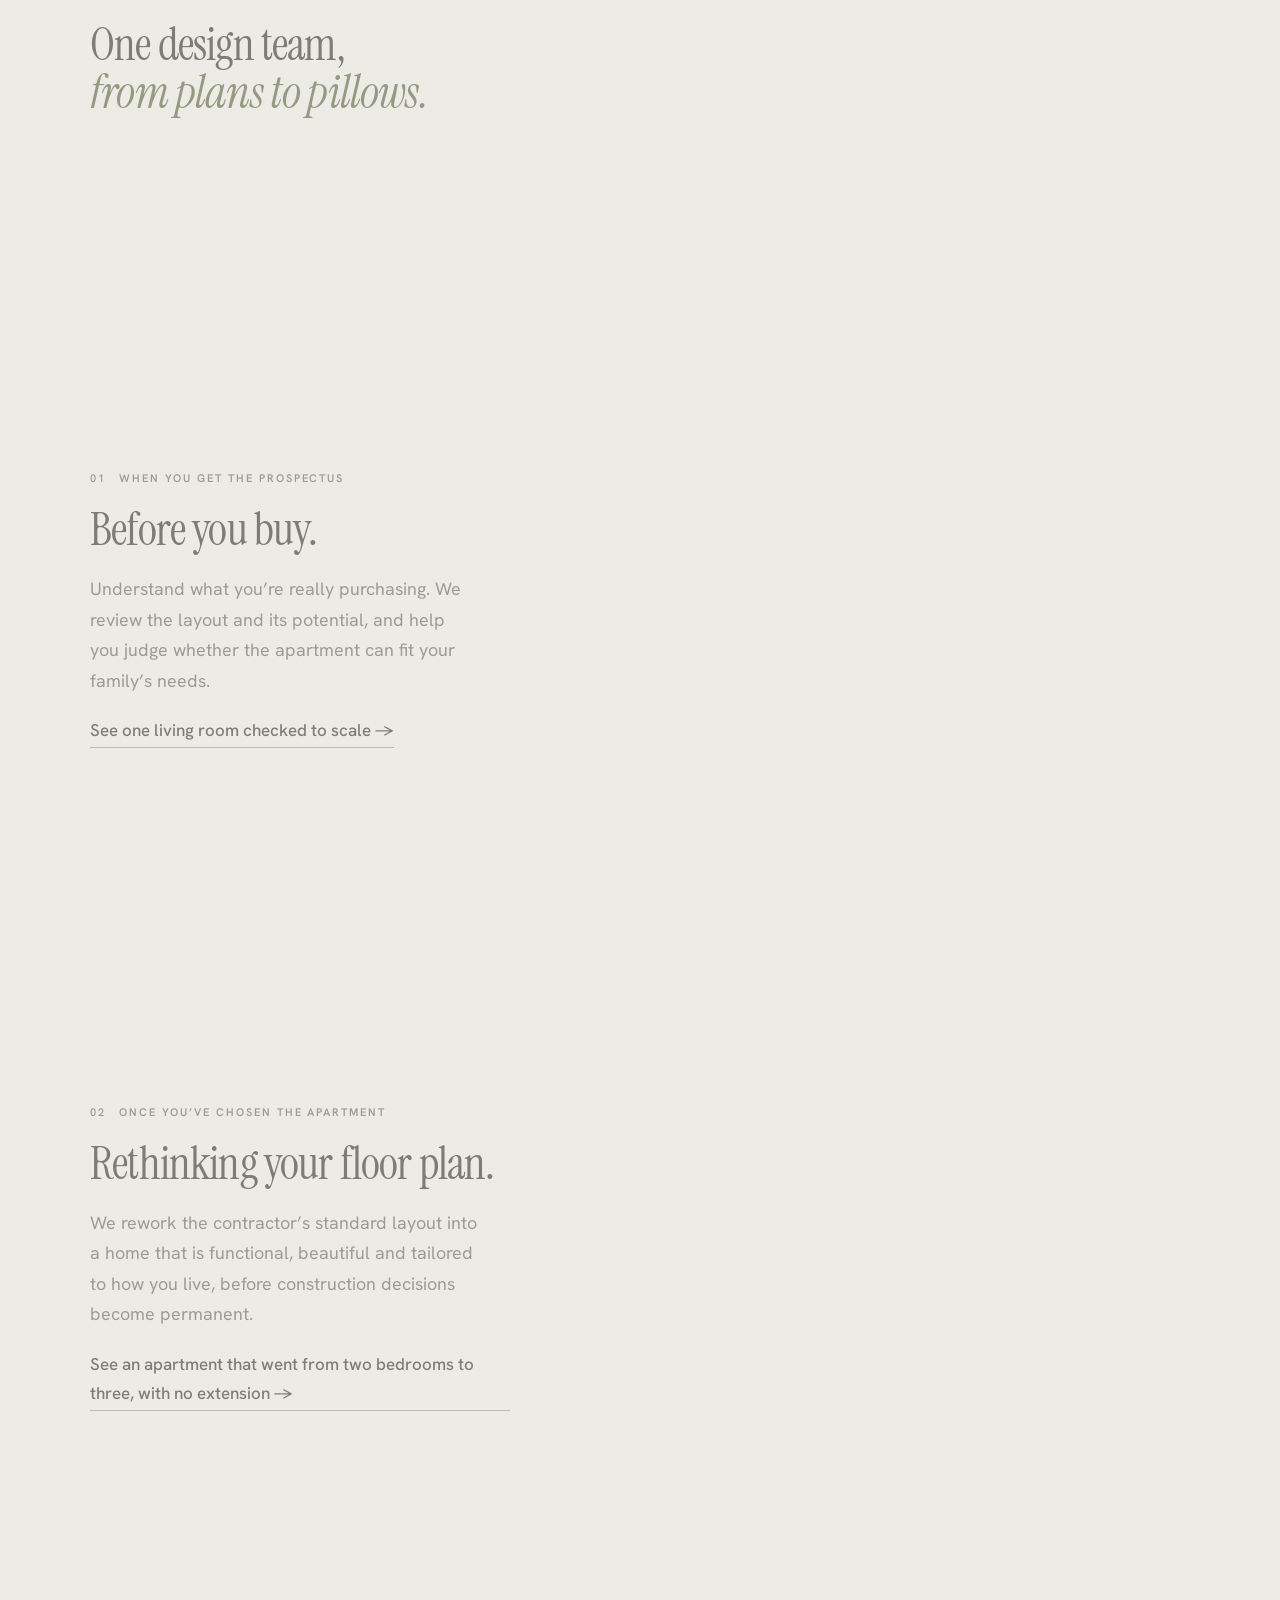
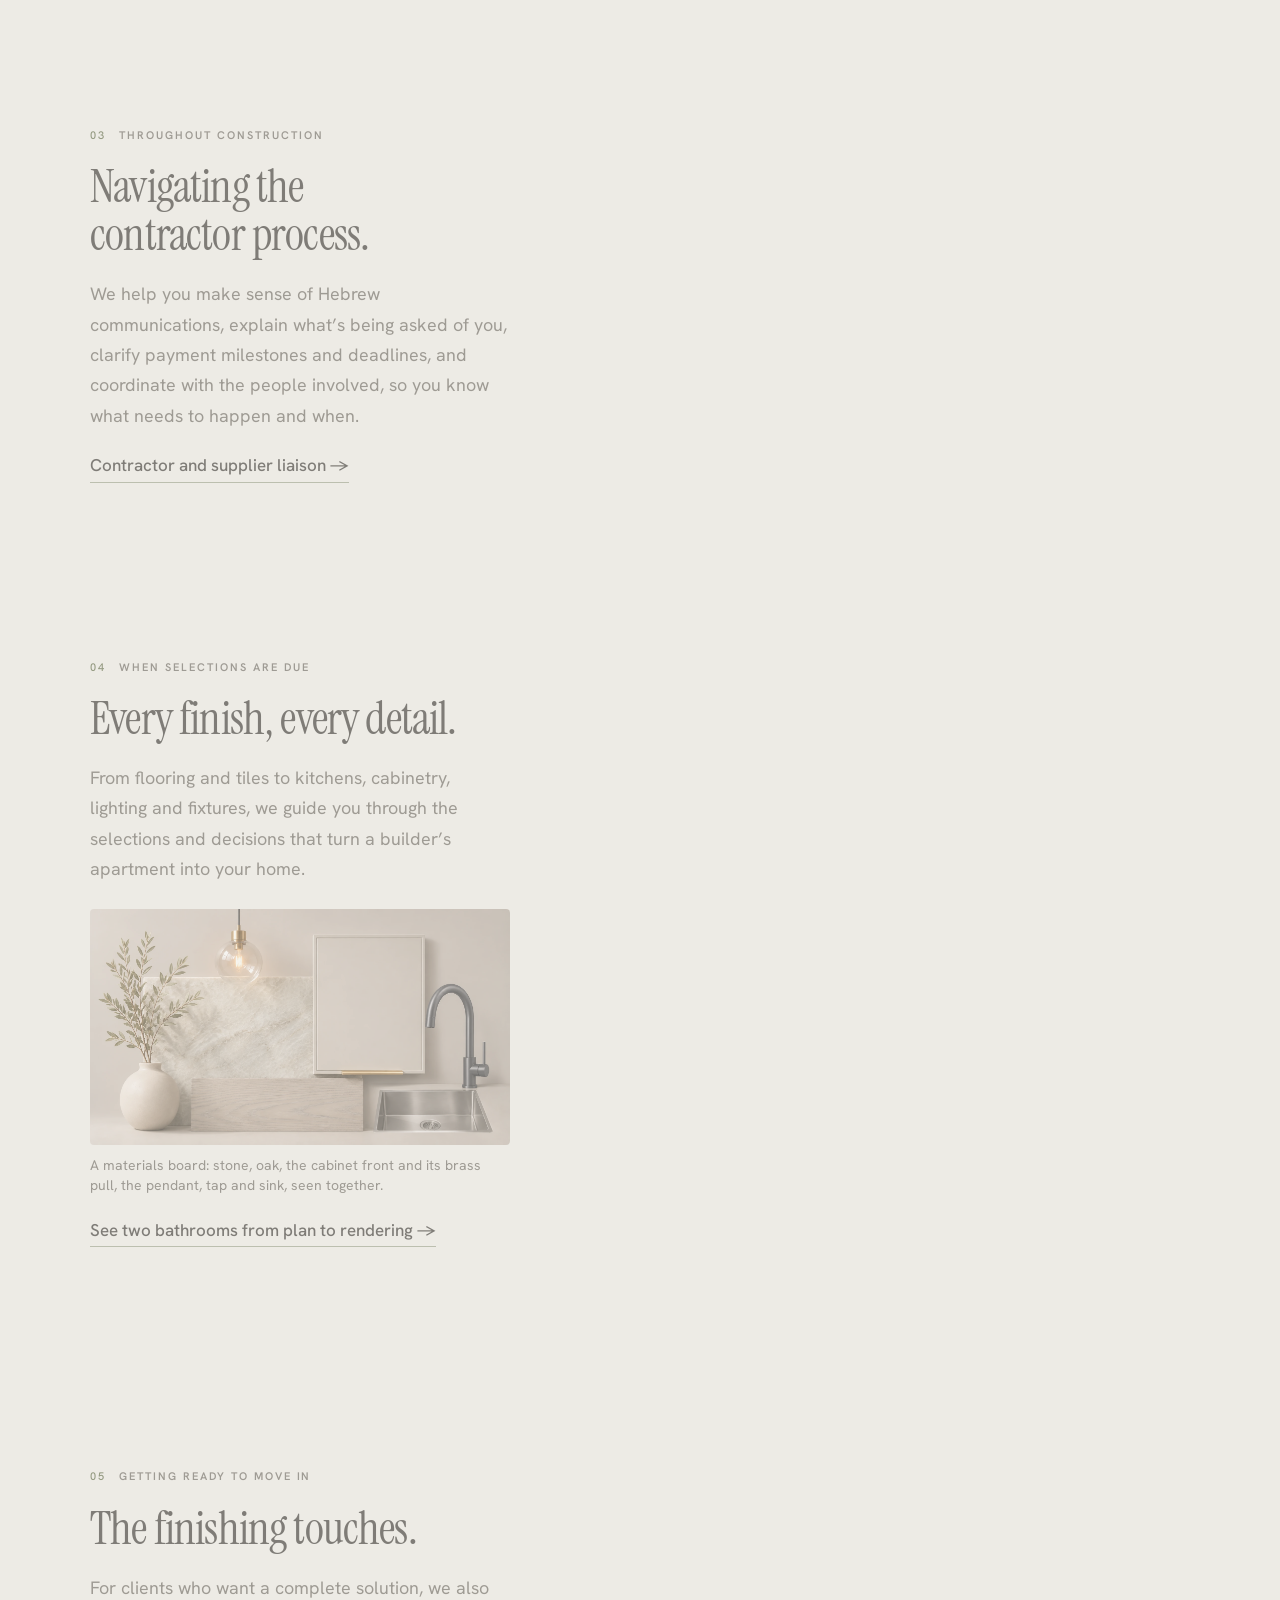
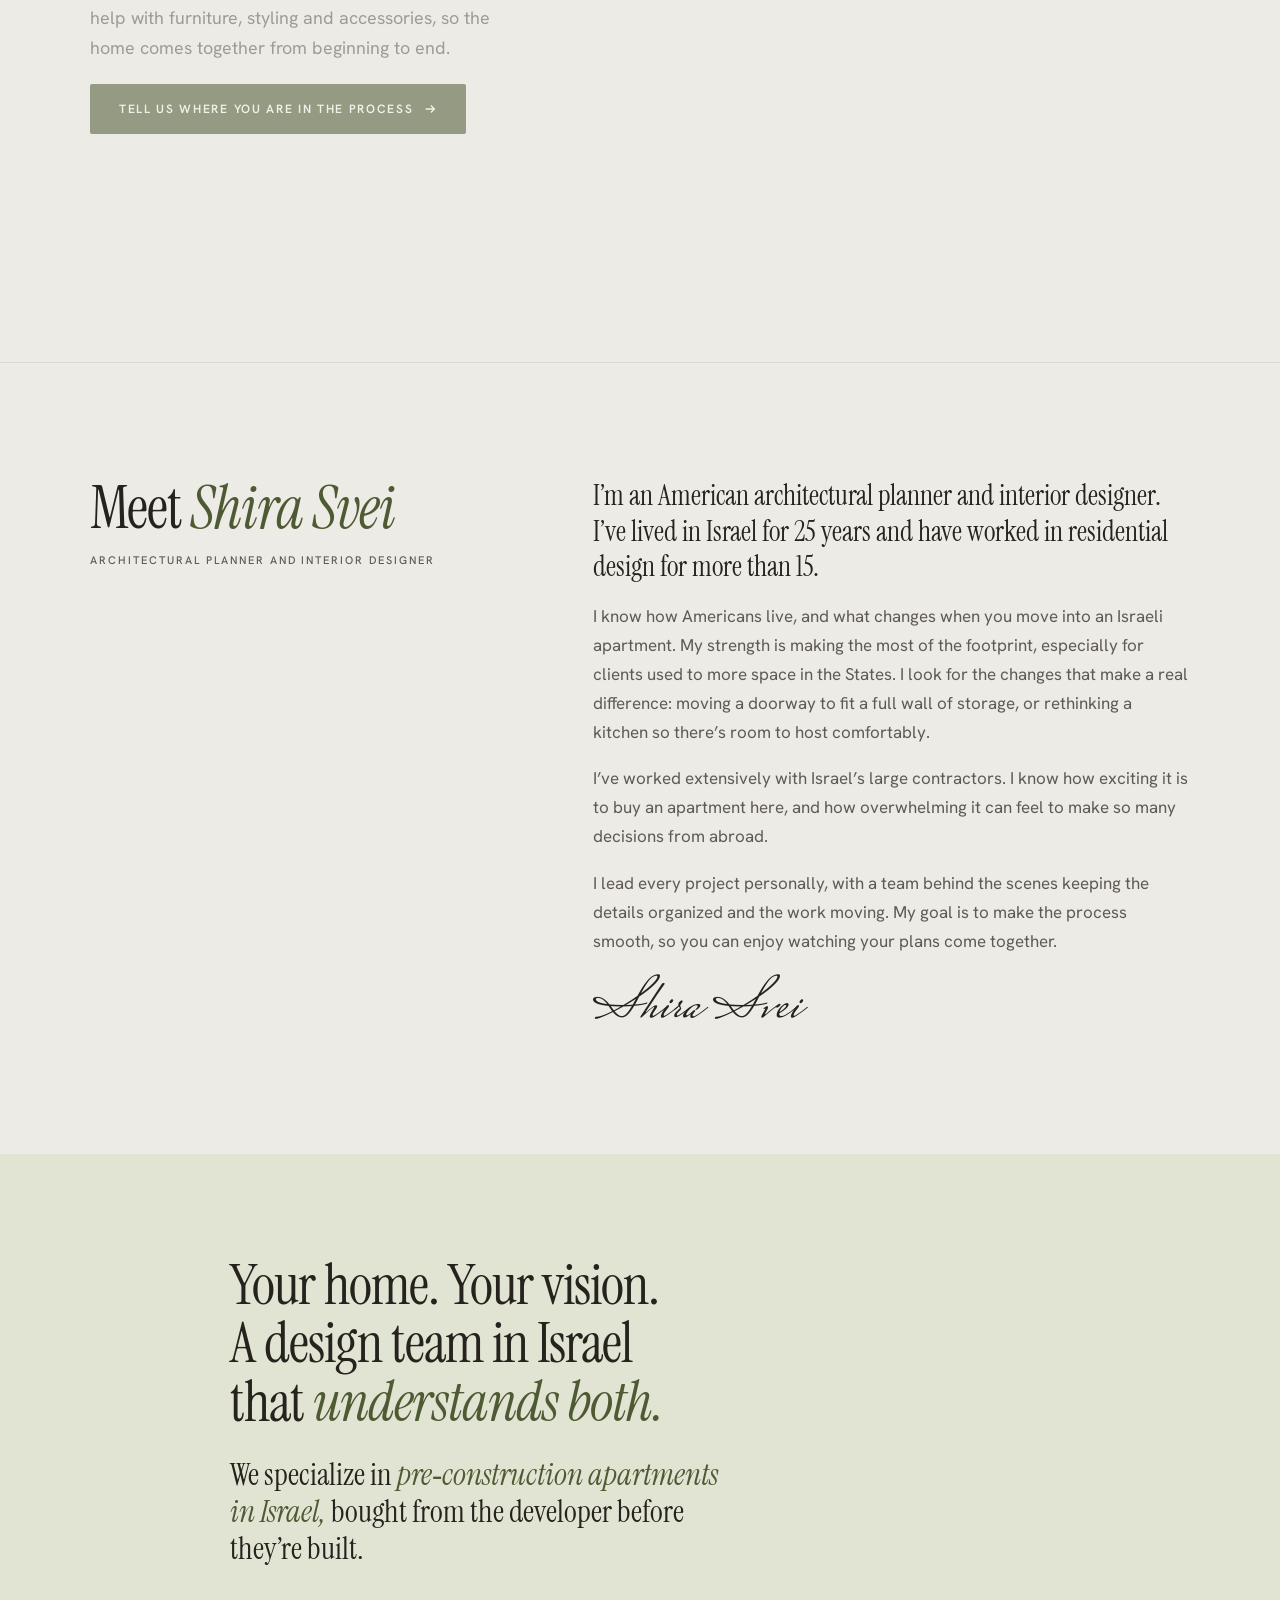
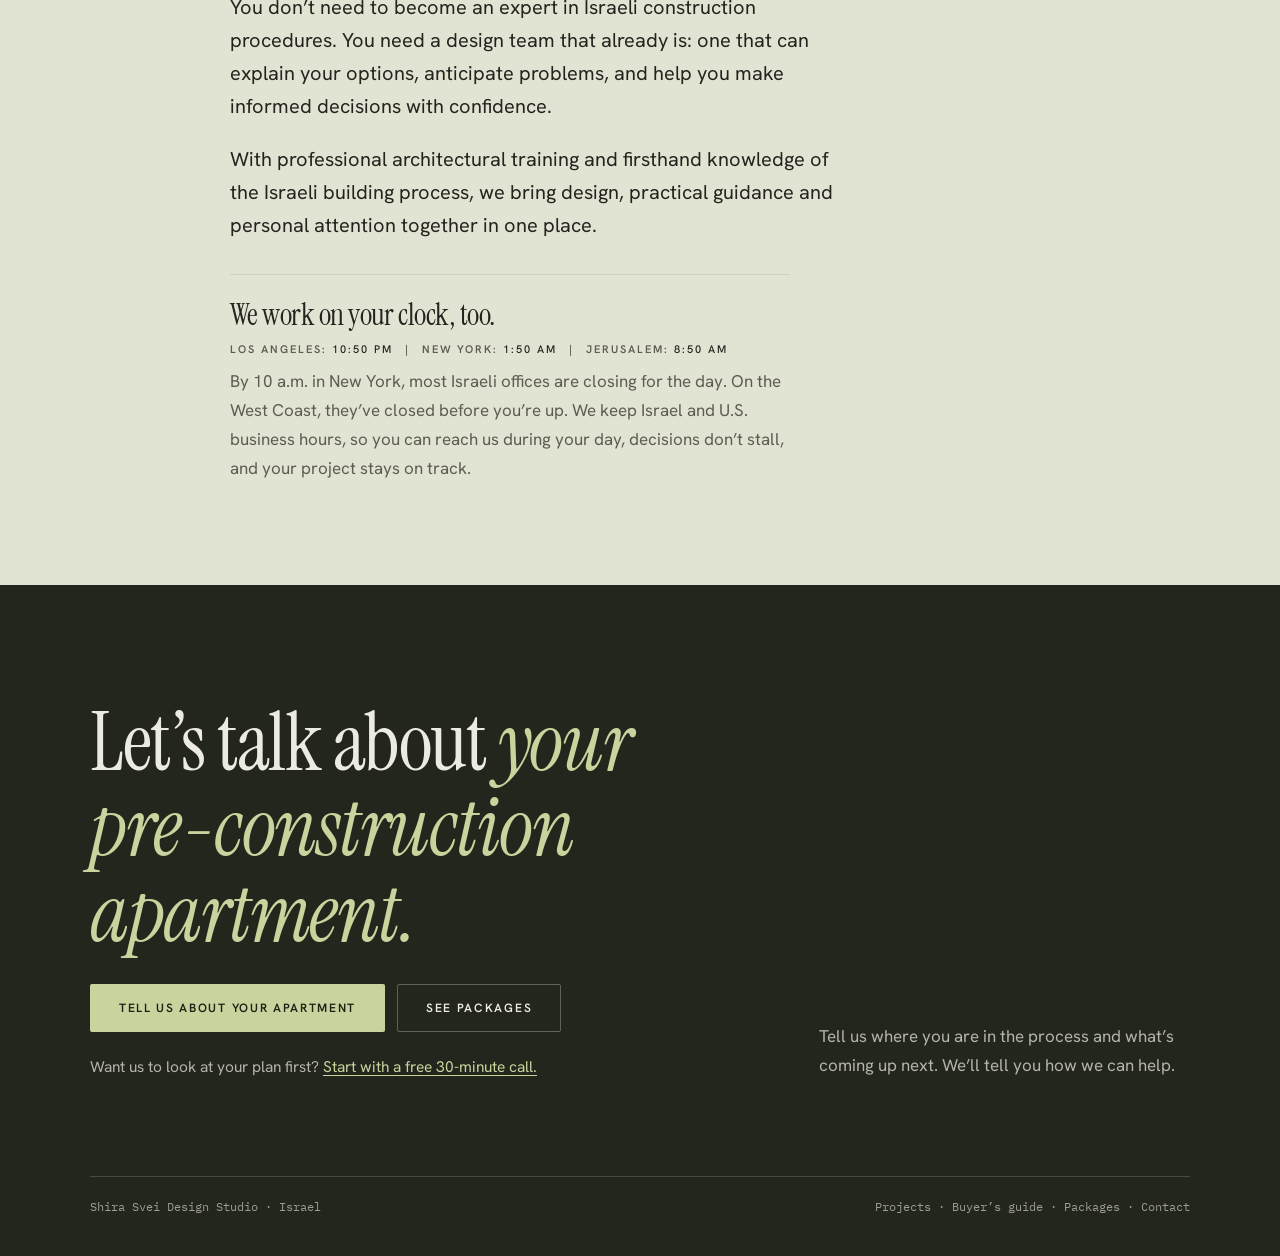
==== commit 06fdbe91: "New S watermark logo in the header, Hebrew button beside it; home opens on the dining room with a li" ====
--- a/index.html
+++ b/index.html
@@ -15,7 +15,7 @@
 <header class="top">
   <div class="wrap">
     <a class="brand" href="#top" aria-label="Shira Svei Design Studio, back to top">
-      <span class="brand-word">Shira Svei</span><span class="brand-rule" aria-hidden="true"></span><span class="brand-sub">Design Studio</span>
+      <svg class="brand-mark" viewBox="0 0 1917 1549" aria-hidden="true" focusable="false"><defs><path id="ssg" d="M629 -29Q511 -29 422.5 8.5Q334 46 272 110L138 -20H103V427H142Q165 345 203.5 270.5Q242 196 299.0 137.5Q356 79 434.0 45.0Q512 11 613 11Q713 11 785.5 46.0Q858 81 897.0 145.5Q936 210 936 299Q936 383 892.5 440.0Q849 497 777.5 539.0Q706 581 620.5 617.0Q535 653 449.5 694.0Q364 735 292.5 792.0Q221 849 177.5 931.0Q134 1013 134 1132Q134 1252 194.0 1339.0Q254 1426 352.5 1473.0Q451 1520 567 1520Q660 1520 739.5 1490.5Q819 1461 879 1402L1011 1520H1044V1085H1005Q973 1211 914.0 1299.0Q855 1387 772.0 1432.0Q689 1477 583 1477Q455 1477 387.0 1414.0Q319 1351 319 1248Q319 1173 362.0 1120.5Q405 1068 475.5 1028.0Q546 988 631.0 951.5Q716 915 800.5 871.5Q885 828 955.5 768.5Q1026 709 1069.0 624.0Q1112 539 1112 418Q1112 282 1050.0 181.5Q988 81 879.0 26.0Q770 -29 629 -29Z" transform="translate(-103 1520) scale(1 -1)"/></defs><use href="#ssg"/><use href="#ssg" transform="translate(1917 0) scale(-1 1)"/></svg><span class="brand-text"><span class="brand-word">Shira Svei</span><span class="brand-sub">Design Studio</span></span>
     </a>
     <nav class="links" aria-label="Main">
       <a class="hide-sm" href="projects.html">Projects</a>
@@ -38,7 +38,7 @@
 
 <main id="top">
 <section class="feature" aria-labelledby="hero-h">
-  <div class="feature-pic"><img src="img/primary-bedroom-walnut.webp" width="1754" height="897" fetchpriority="high" alt="A bedroom we designed: walnut built-ins, a recessed bookshelf and layered linen bedding."></div>
+  <div class="feature-pic"><img src="img/al-dining.jpg" width="1600" height="1200" fetchpriority="high" alt="A dining room we designed: a wooden table with cream chairs under glass pendant lights, beside a wall of books."></div>
   <div class="feature-scrim" aria-hidden="true"></div>
   <div class="wrap feature-copy">
     <h1 id="hero-h">Buying an apartment in Israel shouldn’t mean navigating the process <em>alone.</em></h1>
@@ -53,6 +53,12 @@
     </div>
   </div>
 </section>
+
+<!-- Phones (owner, Nov 26, after a visitor found the phone version "a little overwhelming"): a slim bar under the
+     header with the page's four parts; the one you're in is underlined (app.js). Hidden on wider screens. -->
+<nav class="jump" aria-label="On this page">
+  <a href="#model">How we help</a><a href="#about">Meet Shira</a><a href="#with">Why us</a><a href="#talk">Let’s talk</a>
+</nav>
 
 <section class="story k3d k3d-hero k3d-scroll k3d-story" id="model" aria-labelledby="story-h">
   <div class="wrap story-grid">
@@ -162,7 +168,7 @@
   </div>
 </section>
 
-  <section class="close" aria-labelledby="close-h">
+  <section class="close" id="talk" aria-labelledby="close-h">
     <div class="wrap">
       <div class="close-grid">
         <div>
@@ -192,9 +198,14 @@
     function update(){
       queued=false;
       var p=Math.min(1, Math.max(0, scrollY/(sec.offsetHeight*1.25)));
+      if(innerWidth<=900){ // phones (Nov 26): the picture sits above the words, so it drifts inside its own frame and never slides over them
+        pic.style.opacity="";pic.style.transform="";pic.style.overflow="hidden";
+        pic.firstElementChild.style.transform='translateY('+(p*12).toFixed(1)+'%) scale('+(1+p*.08).toFixed(3)+')';
+        copy.style.opacity="";copy.style.transform="";return;
+      }
+      pic.firstElementChild.style.transform="";
       pic.style.opacity=(1-Math.pow(p,1.6)).toFixed(3);
       pic.style.transform='translateY('+(p*30).toFixed(1)+'%) scale('+(1+p*.06).toFixed(3)+')';
-      if(innerWidth<=900){copy.style.opacity="";copy.style.transform="";return;} // phones: the words sit below the picture, so they stay put and fully dark
       copy.style.opacity=(1-Math.max(0,p-.3)*1.4).toFixed(3);
       copy.style.transform='translateY('+(-p*60).toFixed(1)+'px)';
     }
--- a/styles.css
+++ b/styles.css
@@ -1472,7 +1472,7 @@
 .kx{display:grid;gap:16px}
 .kx .k3d-stage{aspect-ratio:auto;display:grid;gap:10px;background:transparent;border:0;border-radius:0;overflow:visible}
 .kx .k3d-tag{position:static;max-width:none;padding:0;background:none;box-shadow:none;border:0}
-.kx .k3d-view{position:relative;aspect-ratio:1452/720;background:#fff;border:1px solid var(--rule);border-radius:3px;overflow:hidden}
+.kx .k3d-view{position:relative;aspect-ratio:1452/720;background:transparent;overflow:hidden}
 .kx .k3d-view canvas{position:absolute;inset:0;width:100%;height:100%;display:block}
 .kx:not(.k3d-live) .k3d-photo{opacity:1}
 .kx-bar{display:flex;flex-wrap:wrap;gap:12px;justify-content:space-between;align-items:center}
@@ -1502,3 +1502,138 @@
 @media (prefers-reduced-motion:reduce){.kx-mat{transition:none}}
 @media (max-width:719px){.kx-steps{display:flex;flex-wrap:wrap;gap:6px}.kx-bar button{padding:0 13px}}
 @media (max-width:480px){.bb-chips{gap:10px 10px}.bb-chips li{width:58px}.bb-chips i{width:36px;height:36px}}
+
+/* ---- shops.html: Israeli shops, each name in a font close to that shop's own logo (owner, Nov 25) */
+.shops{display:grid;gap:clamp(40px,6vw,64px)}
+.shop-group{display:grid;gap:16px}
+.shop-cat{margin:0;padding-bottom:12px;border-bottom:1px solid var(--rule)}
+.shop-list{--s:30px;list-style:none;margin:0;padding:0;display:grid;grid-template-columns:repeat(auto-fill,minmax(250px,1fr));gap:12px}
+.shop{display:flex;flex-direction:column;justify-content:space-between;gap:18px;min-height:132px;padding:22px 22px 18px;background:var(--sheet);border:1px solid var(--rule);border-radius:4px;color:var(--ink);text-decoration:none;transition:border-color .2s,transform .2s}
+.shop:hover{border-color:var(--olive)}
+.shop:focus-visible{outline:2px solid var(--olive);outline-offset:3px}
+.shop-name{font-size:var(--s);line-height:1.1;overflow-wrap:anywhere}
+.shop-dom{font:400 12.5px/1.3 var(--mono);color:var(--muted);letter-spacing:.02em}
+.shop:hover .shop-dom{color:var(--olive)}
+html[dir="rtl"] .shop-name,html[dir="rtl"] .shop-dom{direction:ltr;text-align:right}
+@media (prefers-reduced-motion:no-preference){.shop:hover{transform:translateY(-2px)}}
+@media (max-width:480px){.shop-list{--s:21px;grid-template-columns:1fr 1fr;gap:8px}.shop{min-height:96px;gap:12px;padding:16px 14px 12px}.shop-dom{font-size:11px}}
+.sh-tollmans{font-family:"Playfair Display",serif;font-weight:500}
+.sh-habitat{font-family:Poppins,sans-serif;font-weight:600;letter-spacing:-.02em}
+.sh-kaza{font-family:"Bebas Neue",sans-serif;font-size:calc(var(--s) * 1.27);letter-spacing:.12em}
+.sh-mobilia{font-family:"Cormorant Garamond",serif;font-style:italic;font-weight:500;font-size:calc(var(--s) * 1.13)}
+.sh-boconcept{font-family:"Nunito Sans",sans-serif;font-weight:700;letter-spacing:-.01em}
+.sh-natuzzi{font-family:Cinzel,serif;font-weight:500;letter-spacing:.14em;font-size:calc(var(--s) * .9)}
+.sh-ikea{font-family:"Archivo Black",sans-serif;letter-spacing:.02em}
+.sh-kamchi{font-family:"Josefin Sans",sans-serif;font-weight:600;letter-spacing:.04em}
+.sh-technolite{font-family:"Exo 2",sans-serif;font-weight:600}
+.sh-thomas{font-family:Raleway,sans-serif;font-weight:300;letter-spacing:.3em}
+.sh-machsanei{font-family:Rubik,sans-serif;font-weight:600;font-size:calc(var(--s) * .9)}
+.sh-serfaty{font-family:Marcellus,serif;letter-spacing:.04em}
+.sh-rugsco{font-family:"DM Serif Display",serif}
+.sh-renby{font-family:Quicksand,sans-serif;font-weight:500;letter-spacing:.06em}
+.sh-kitan{font-family:Oswald,sans-serif;font-weight:500;letter-spacing:.16em}
+.sh-linera{font-family:Lora,serif;font-style:italic}
+.sh-golf{font-family:Syne,sans-serif;font-weight:700;letter-spacing:.02em}
+.sh-fox{font-family:"Varela Round",sans-serif}
+.sh-zara{font-family:"Bodoni Moda",serif;font-weight:500;letter-spacing:.08em;font-size:calc(var(--s) * .93)}
+.sh-naaman{font-family:"Secular One",sans-serif}
+.sh-domicile{font-family:"Tenor Sans",sans-serif;letter-spacing:.2em;font-size:calc(var(--s) * .87)}
+.sh-studiolighting{font-family:Heebo,sans-serif;font-weight:300;letter-spacing:.18em;font-size:calc(var(--s) * .8)}
+.sh-tzemer{font-family:"Work Sans",sans-serif;font-weight:500;letter-spacing:.01em}
+
+/* Phones (owner, Nov 26: a visitor found the phone version "a little bit overwhelming … hard to navigate").
+   1. The home kitchen is its own short scene: it sticks while you scroll through its track and plays start to
+      finish (kitchen3d.js fromScene), then the steps follow as plain reading, with nothing sliding under them.
+   2. A slim "On this page" bar under the header (index.html .jump), the current part underlined (app.js).
+   3. A back-to-top button after a couple of screens, on every page (app.js .to-top). */
+.jump{display:none}
+.to-top{display:none}
+@media (max-width:900px){
+  .story-media{position:relative;top:auto;z-index:auto;height:175svh;margin-inline:0;padding-inline:0;background:none}
+  .story-media::after{display:none}
+  .story-media .k3d-stage{position:sticky;top:calc(68px + 45px + 10px);height:calc(100svh - 68px - 45px - 28px);padding-top:4px}
+  .story-step:not(.story-intro){padding-block:36px}
+  .story .story-howto{min-height:auto}
+}
+@media (max-width:760px){
+  .jump{display:flex;position:sticky;top:calc(env(safe-area-inset-top,0px) + 68px);z-index:8;gap:0;padding:0 6px;justify-content:space-between;overflow-x:auto;scrollbar-width:none;background:color-mix(in srgb,var(--stone) 94%,transparent);backdrop-filter:blur(10px);-webkit-backdrop-filter:blur(10px);border-bottom:1px solid color-mix(in srgb,var(--rule) 65%,transparent)}
+  .jump::-webkit-scrollbar{display:none}
+  .jump a{flex:none;display:flex;align-items:center;min-height:44px;padding:0 8px;font:600 10.5px/1 var(--body);letter-spacing:.07em;text-transform:uppercase;color:var(--muted);text-decoration:none;border-bottom:2px solid transparent;margin-bottom:-1px}
+  .jump a[aria-current="true"]{color:var(--ink);border-bottom-color:var(--olive)}
+  .jump a:focus-visible{outline:2px solid var(--olive);outline-offset:-4px}
+  html:has(.jump){scroll-padding-top:120px}
+  .to-top{display:grid;place-items:center;position:fixed;right:16px;bottom:calc(16px + env(safe-area-inset-bottom,0px));z-index:8;width:44px;height:44px;border-radius:50%;border:1px solid var(--rule);background:color-mix(in srgb,var(--sheet) 92%,transparent);color:var(--ink);box-shadow:0 8px 20px -12px rgba(30,34,20,.45);cursor:pointer}
+  .to-top[hidden]{display:none}
+  .to-top svg{width:16px;height:16px}
+  .to-top:focus-visible{outline:2px solid var(--olive);outline-offset:2px}
+}
+@media (min-width:761px) and (max-width:900px){.story-media .k3d-stage{top:calc(68px + 10px);height:calc(100svh - 68px - 28px)}}
+
+/* Nov 26 (owner): the new logo in the header (her S and mirrored S, drawn from Bodoni Moda as a shape, beside
+   SHIRA SVEI / DESIGN STUDIO in Jost), the Hebrew button right beside it, a slimmer call button; and the home
+   landing made lighter in style ("its not the amount of words, its the style"): no solid green bar, less haze
+   over the photo, a quieter second button. Every word stays. */
+.brand{display:flex;align-items:center;gap:12px;justify-items:initial}
+.brand-mark{width:auto;height:30px;flex:none;fill:var(--olive)}
+.brand-text{display:grid;gap:6px}
+.brand-word{font:500 15px/1 Jost,var(--body);letter-spacing:.3em;margin-right:-.3em}
+.brand-sub{font:400 8.5px/1 Jost,var(--body);letter-spacing:.5em;margin-right:-.5em;color:var(--muted)}
+.brand-rule{display:none}
+@media (min-width:721px){.brand-word{font-size:17px}.brand-sub{font-size:9px}}
+
+.top .wrap>.lang-btn{margin-right:auto;margin-left:6px;padding-left:16px;border-left:1px solid var(--rule);border-radius:0;min-height:28px}
+html[dir="rtl"] .top .wrap>.lang-btn{margin-right:6px;margin-left:auto;padding-left:6px;padding-right:16px;border-left:0;border-right:1px solid var(--rule)}
+.top .btn-primary{white-space:nowrap;min-height:40px;padding-block:0;padding-inline:18px}
+@media (max-width:420px){.top .wrap>.lang-btn{padding-left:10px;margin-left:2px}html[dir="rtl"] .top .wrap>.lang-btn{padding-right:10px;margin-right:2px}}
+
+.feature-pic img{object-position:50% 58%}
+.feature-scrim{background:linear-gradient(90deg,color-mix(in srgb,var(--stone) 90%,transparent) 0%,color-mix(in srgb,var(--stone) 72%,transparent) 34%,color-mix(in srgb,var(--stone) 0%,transparent) 58%)}
+.feature-niche{background:none;box-shadow:none;border-radius:0;color:var(--ink);padding:2px 0 4px 18px;border-left:2px solid var(--olive);font-size:clamp(22px,2.1vw,32px)}
+.feature-niche em,.feature-niche .niche-link em{color:var(--olive)}
+.feature-services{color:var(--muted);border-top-color:color-mix(in srgb,var(--rule) 70%,transparent)}
+.feature .hero-actions{align-items:center;gap:22px}
+.feature .hero-actions .btn-ghost{border-color:transparent;background:none;padding-inline:2px;text-decoration:underline;text-decoration-color:var(--olive);text-underline-offset:6px}
+.feature .hero-actions .btn-ghost:hover{color:var(--olive)}
+@media (max-width:900px){
+  .feature-pic img{object-position:50% 40%}
+  .feature-scrim{background:linear-gradient(0deg,color-mix(in srgb,var(--stone) 95%,transparent) 0%,color-mix(in srgb,var(--stone) 88%,transparent) 55%,color-mix(in srgb,var(--stone) 0%,transparent) 85%)}
+}
+/* Desktop (owner, Nov 26: "i like the soft veil"): the photo runs across the whole screen and fades softly into
+   stone behind the words on the left. */
+@media (min-width:901px){
+  .feature-pic{left:0}
+  .feature-pic img{object-position:50% 60%}
+  .feature-scrim{background:linear-gradient(90deg,color-mix(in srgb,var(--stone) 93%,transparent) 0%,color-mix(in srgb,var(--stone) 86%,transparent) 38%,color-mix(in srgb,var(--stone) 0%,transparent) 62%)}
+  .feature-copy>*,.feature-copy>h1,.feature-copy>.feature-niche{max-width:min(600px,46vw)}
+}
+@media (min-width:901px){.feature h1{font-size:clamp(38px,4.1vw,64px)}}
+
+/* Header logo as the watermark (owner, Nov 26): her S's large and faint behind SHIRA SVEI / DESIGN STUDIO. */
+.brand{position:relative;display:grid;place-items:center;gap:0;padding:0 6px}
+.brand-mark{position:absolute;left:50%;top:50%;transform:translate(-50%,-50%);height:62px;width:auto;fill:var(--olive);opacity:.22;pointer-events:none}
+.brand-text{position:relative;display:grid;justify-items:center;gap:6px}
+/* Phones: the header holds the logo, the Hebrew button, the call button and the menu. "Design Studio" steps out
+   of the header, SHIRA SVEI stays on one line, and on the narrowest phones only the S's show. */
+@media (max-width:480px){
+  .brand-text{display:block}
+  .brand-sub{display:none}
+  .brand-word{white-space:nowrap;font-size:13px;letter-spacing:.22em;margin-right:-.22em}
+  .brand-mark{height:56px}
+  header.top .wrap{gap:10px}
+  .top .btn-primary{padding-inline:12px}
+  .top .wrap>.lang-btn{padding-left:8px;margin-left:0}
+  html[dir="rtl"] .top .wrap>.lang-btn{padding-right:8px;margin-right:0}
+  .feature-services{letter-spacing:.05em}
+}
+@media (max-width:370px){.brand-word{font-size:11.5px;letter-spacing:.18em}}
+@media (max-width:900px){.feature-scrim{background:linear-gradient(0deg,var(--stone) 0%,var(--stone) 50%,color-mix(in srgb,var(--stone) 0%,transparent) 64%)}}
+/* Phones: the photo sits on top as a clear picture, the words follow on plain stone (no haze, no gap). */
+@media (max-width:900px){
+  .feature{display:block;min-height:0}
+  .feature-pic{position:relative;inset:auto;height:44svh;min-height:260px}
+  .feature-pic img{object-position:50% 45%}
+  .feature-scrim{display:none}
+  .feature-copy{margin-top:0;padding-top:28px;padding-bottom:48px}
+}
+html[dir="rtl"] .feature-niche{border-left:0;border-right:2px solid var(--olive);padding:2px 18px 4px 0}
+html[dir="rtl"] .brand{direction:ltr}
